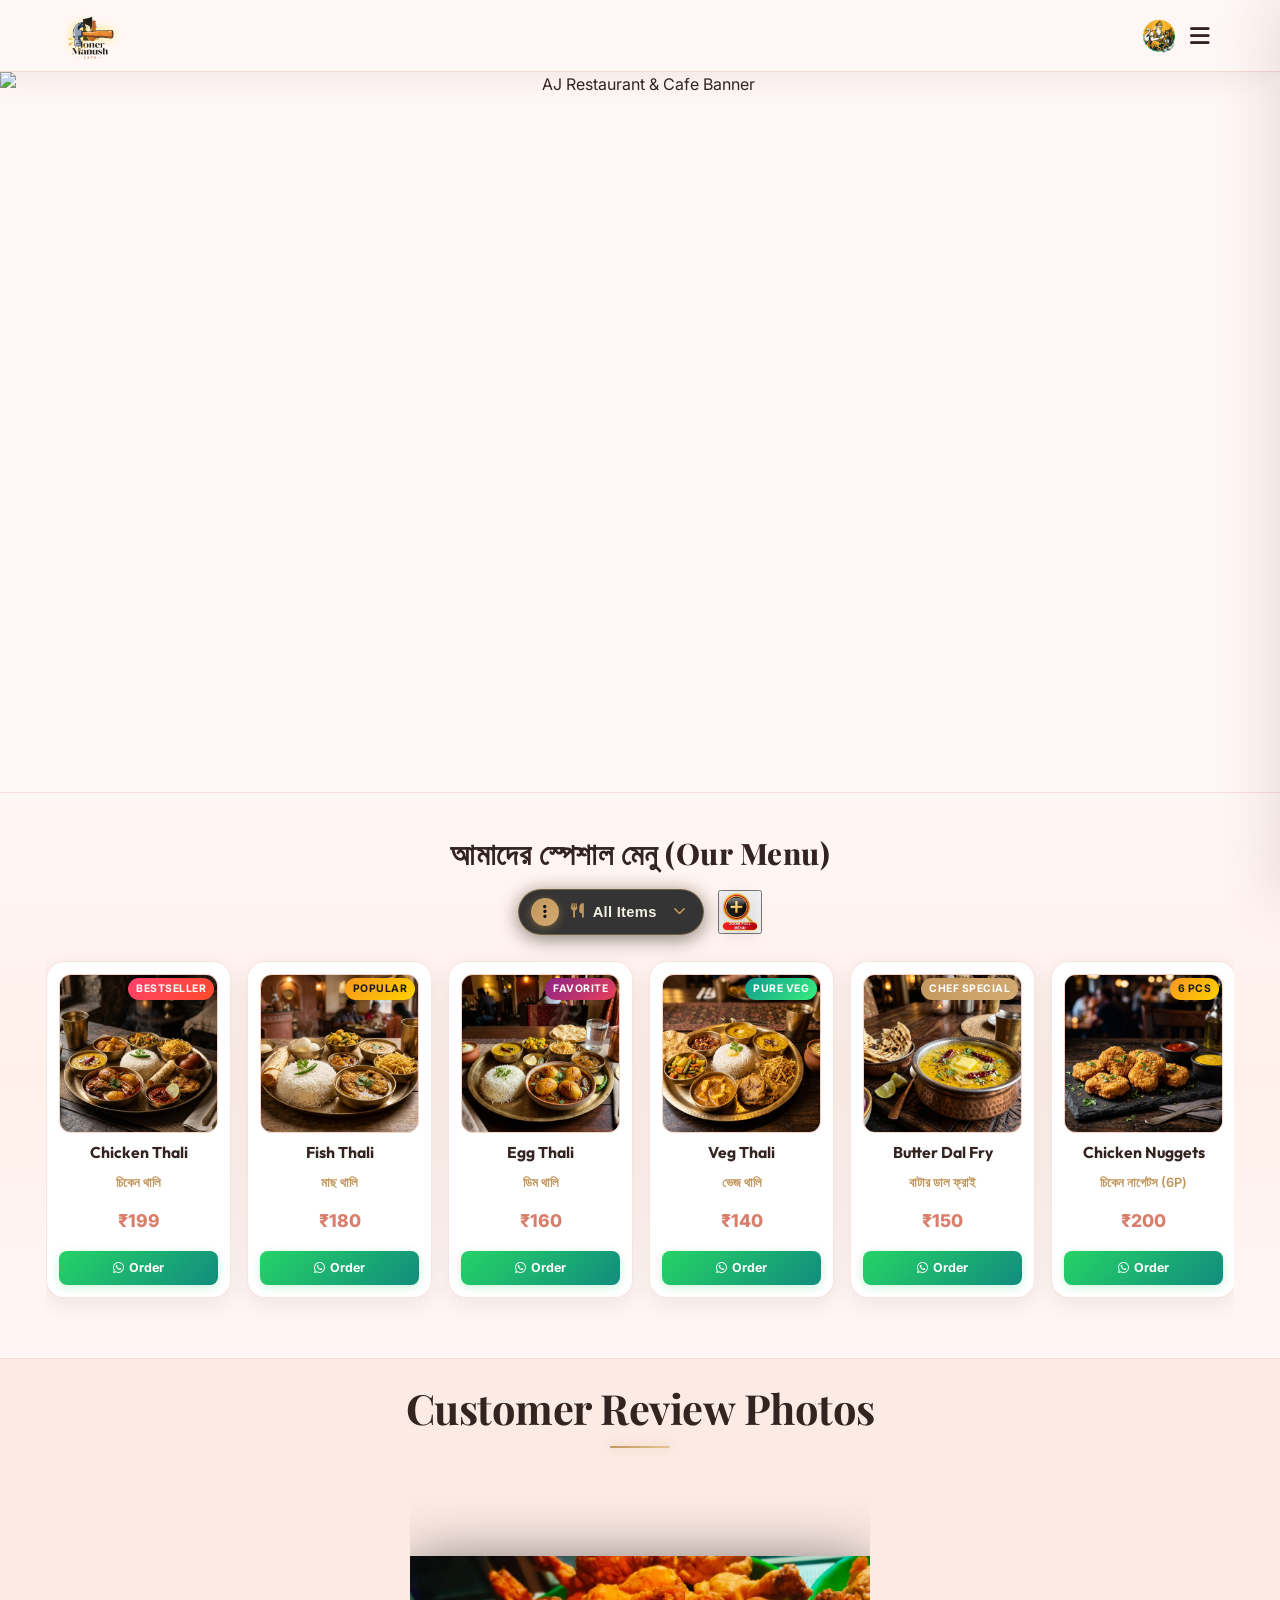
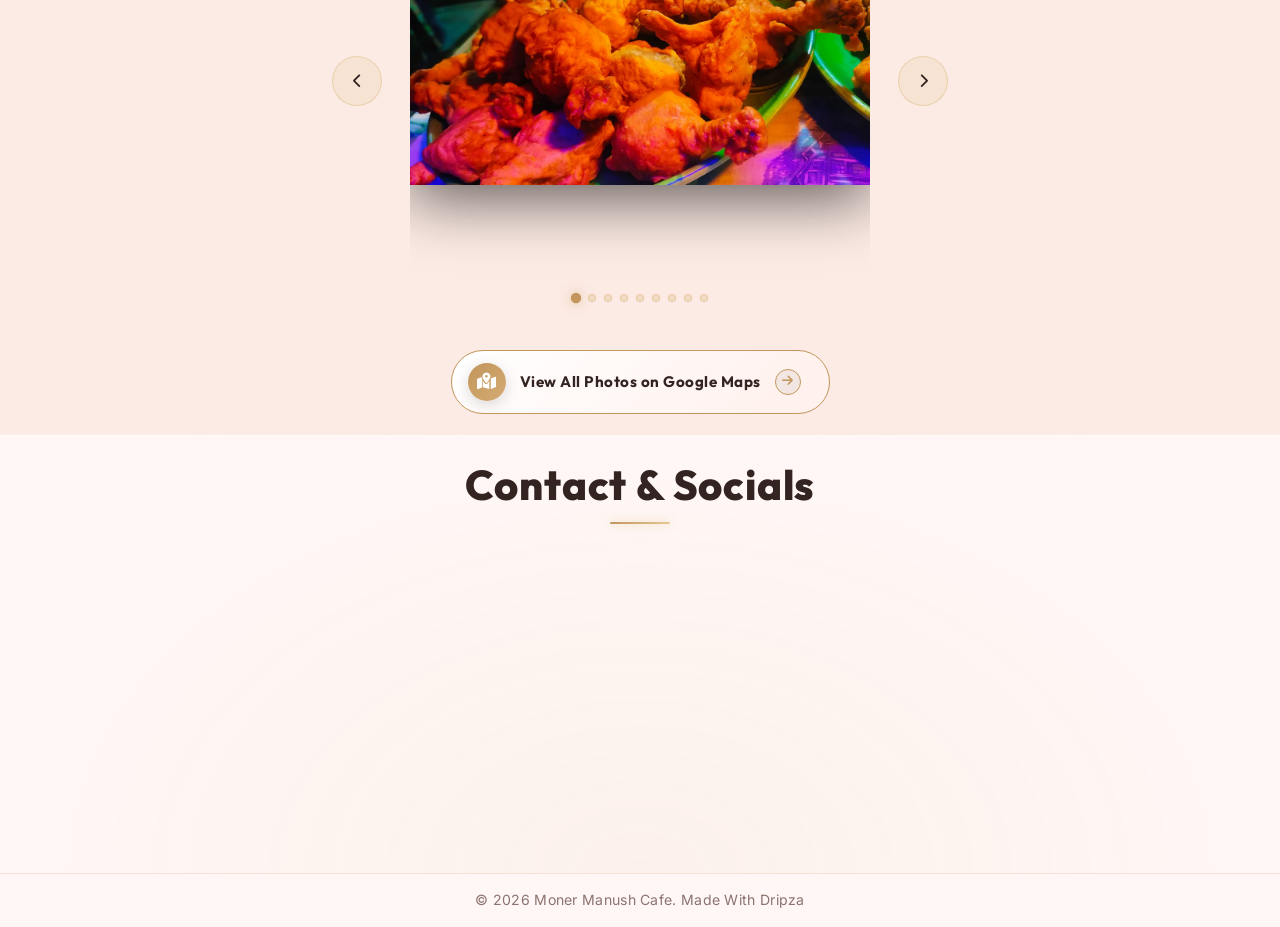
==== index.html @ eef33a15 "Update search input keypad dismiss on enter" ====
﻿<!DOCTYPE html>
<html lang="bn">
<head>
    <meta charset="UTF-8">
    <meta name="viewport" content="width=device-width, initial-scale=1.0">
    <meta name="description" content="Welcome to Moner Manush Cafe - Experience the finest coffee, tea, and culinary delights in Nabadwip, West Bengal. A premium modern dining experience.">
    <title>Moner Manush Cafe</title>
    <link rel="icon" type="image/webp" href="assets/moner_manush_cafe_logo.webp">
    <link href="https://fonts.googleapis.com/css2?family=Playfair+Display:wght@400;600;700;800&family=Outfit:wght@300;400;600;800&family=Inter:wght@300;400;500;600&display=swap" rel="stylesheet">
    <link rel="stylesheet" href="https://cdnjs.cloudflare.com/ajax/libs/font-awesome/6.4.0/css/all.min.css">
    <link rel="stylesheet" href="styles.css?v=1.3">
</head>
<body class="no-scroll">
    <!-- Preloader Screen -->
    <div id="preloader">
        <div class="preloader-content">
            <h1 class="preloader-title">Welcome to <br><span class="highlight">Moner Manush Cafe</span></h1>
            <div class="preloader-loader">
                <div class="loader-bar"></div>
            </div>
        </div>
    </div>
    <!-- Navbar -->
    <nav class="navbar">
        <div class="logo-container">
            <img src="assets/moner_manush_cafe_logo.webp" alt="Moner Manush Cafe Logo" class="logo-brand-img">
            <div class="logo-text-wrapper">
                <span class="animated-football-header" title="Ganesh Chaturthi Special">
                    <img src="assets/ganesh_run_icon.webp" alt="Ganesh Run Icon" style="object-fit: contain; filter: drop-shadow(0 0 5px rgba(255, 215, 0, 0.6));">
                </span>
                <span class="logo-text">Moner Manush Cafe</span>
            </div>
        </div>
        <span class="rath-yatra-header-text">শুভ বিশ্বকর্মা পূজা!</span>
        <ul class="nav-links">
            <li><a href="#home">Home</a></li>
            <li><a href="#menu">Menu</a></li>
            <li><a href="#reviews">Reviews</a></li>
            <li><a href="#contact">Contact</a></li>
        </ul>
        <div class="navbar-actions">
            <!-- Rakhi Purnima Button for Poster -->
            <button class="fifa-btn" id="open-promo-modal-direct-btn" title="Show Ganesh Chaturthi Special Poster">
                <div class="fifa-container">
                    <div class="fifa-magic-ring"></div>
                    <img src="assets/ganesh_icon.webp" alt="Ganesh Special" class="fifa-svg" style="object-fit: contain;">
                </div>
            </button>
            
            <div class="hamburger">
                <i class="fas fa-bars"></i>
            </div>
        </div>
    </nav>

    <!-- Hero Section -->
    <section id="home" class="hero">
        <div class="hero-bg banner-box">
            <img src="assets/aj_restaurant_banner_1.webp" alt="AJ Restaurant & Cafe Banner" class="active">
            <img src="assets/hero_banner_1.webp" alt="Moner Manush Cafe Banner 1">
            <img src="assets/hero_banner_2.webp" alt="Moner Manush Cafe Banner 2">
            <img src="assets/hero_banner_3.webp" alt="Moner Manush Cafe Banner 3">
            <div class="overlay"></div>
        </div>
        <!-- Click/Hover Zones for Banner Control -->
        <div class="hero-nav-zone left-zone" title="Previous Image"></div>
        <div class="hero-nav-zone right-zone" title="Next Image"></div>
    </section>

                <!-- Digital Restaurant Menu Section -->
    <section id="menu" class="main-menu-section">
        <div class="menu-header-wrapper">
            <div class="menu-eyebrow-container">
                <span class="menu-eyebrow">আমাদের স্পেশাল মেনু (Our Menu)</span>
            </div>
        </div>

        <!-- Menu Category Filter Tabs -->
                <!-- Menu Category Filter Dropdown (Three-Dot Filter Menu) -->
        <!-- Menu Filter and Zoom Controls Row -->
        <div class="menu-filter-controls-row">
            <div class="menu-filter-dropdown-wrapper" id="main-menu-filter-dropdown-wrapper">
            <button type="button" class="menu-filter-dots-btn" id="main-menu-filter-dots-btn" aria-expanded="false" aria-haspopup="true" title="Filter Menu">
                <span class="three-dots-icon-box">
                    <i class="fas fa-ellipsis-v"></i>
                </span>
                <span class="current-filter-label" id="main-current-filter-label">
                    <i class="fas fa-utensils"></i>
                    <span>All Items</span>
                </span>
                <i class="fas fa-chevron-down filter-dropdown-arrow"></i>
            </button>

            <!-- Dropdown List of Category Filter Options -->
            <div class="menu-filter-dropdown-menu" id="main-menu-filter-dropdown-menu">
                <div class="menu-filter-dropdown-header">
                    <span><i class="fas fa-filter"></i> Filter Category</span>
                </div>
                <div class="menu-filter-dropdown-list">
                    <button type="button" class="menu-tab-btn active" data-category="all">
                        <span class="tab-btn-content">
                            <i class="fas fa-utensils tab-icon"></i>
                            <span class="tab-title">All Items</span>
                        </span>
                        <i class="fas fa-check active-indicator-icon"></i>
                    </button>
                    <button type="button" class="menu-tab-btn" data-category="thali">
                        <span class="tab-btn-content">
                            <i class="fas fa-bowl-rice tab-icon"></i>
                            <span class="tab-title">Bengali Thali</span>
                        </span>
                        <i class="fas fa-check active-indicator-icon"></i>
                    </button>
                    <button type="button" class="menu-tab-btn" data-category="snacks">
                        <span class="tab-btn-content">
                            <i class="fas fa-burger tab-icon"></i>
                            <span class="tab-title">Breakfast & Snacks</span>
                        </span>
                        <i class="fas fa-check active-indicator-icon"></i>
                    </button>
                    <button type="button" class="menu-tab-btn" data-category="beverages">
                        <span class="tab-btn-content">
                            <i class="fas fa-mug-hot tab-icon"></i>
                            <span class="tab-title">Tea & Coffee</span>
                        </span>
                        <i class="fas fa-check active-indicator-icon"></i>
                    </button>
                    <button type="button" class="menu-tab-btn" data-category="extras">
                        <span class="tab-btn-content">
                            <i class="fas fa-plate-wheat tab-icon"></i>
                            <span class="tab-title">Sides & Extras</span>
                        </span>
                        <i class="fas fa-check active-indicator-icon"></i>
                    </button>
                </div>
            </div>
        </div>

            <!-- Zoom Full Menu Button on Right Side of Filter -->
            <button type="button" class="menu-zoom-img-btn" id="open-full-menu-modal-btn" title="Open Complete Menu Card (সম্পূর্ণ মেনু)">
                    <img src="assets/zoom_full_menu_icon.webp" alt="Zoom Full Menu" class="zoom-full-menu-img">
                </button>
        </div>
        

        <!-- Menu Cards Horizontal Side-Scroll Wrapper -->
        <div class="main-menu-scroll-wrapper">
            <div class="main-menu-scroll-track" id="main-restaurant-menu-scroll">
                
                <!-- 1. Chicken Thali -->
                <div class="food-menu-card" data-category="thali">
                    <div class="food-card-badge bestseller">Bestseller</div>
                    <div class="food-card-img-box">
                        <img src="assets/menu_chicken_thali.webp" alt="Chicken Thali" loading="lazy">
                    </div>
                    <div class="food-card-body">
                        <h3 class="food-title">Chicken Thali</h3>
                        <span class="bengali-title">চিকেন থালি</span>
                        <span class="food-price">₹199</span>
                        <a href="https://wa.me/919563828642?text=Hi%20Moner%20Manush%20Cafe,%20I%20want%20to%20order%20Chicken%20Thali%20(₹199)" target="_blank" class="food-order-btn">
                            <i class="fab fa-whatsapp"></i> Order
                        </a>
                    </div>
                </div>

                <!-- 2. Fish Thali -->
                <div class="food-menu-card" data-category="thali">
                    <div class="food-card-badge popular">Popular</div>
                    <div class="food-card-img-box">
                        <img src="assets/menu_fish_thali.webp" alt="Fish Thali" loading="lazy">
                    </div>
                    <div class="food-card-body">
                        <h3 class="food-title">Fish Thali</h3>
                        <span class="bengali-title">মাছ থালি</span>
                        <span class="food-price">₹180</span>
                        <a href="https://wa.me/919563828642?text=Hi%20Moner%20Manush%20Cafe,%20I%20want%20to%20order%20Fish%20Thali%20(₹180)" target="_blank" class="food-order-btn">
                            <i class="fab fa-whatsapp"></i> Order
                        </a>
                    </div>
                </div>

                <!-- 3. Egg Thali -->
                <div class="food-menu-card" data-category="thali">
                    <div class="food-card-badge special">Favorite</div>
                    <div class="food-card-img-box">
                        <img src="assets/menu_egg_thali.webp" alt="Egg Thali" loading="lazy">
                    </div>
                    <div class="food-card-body">
                        <h3 class="food-title">Egg Thali</h3>
                        <span class="bengali-title">ডিম থালি</span>
                        <span class="food-price">₹160</span>
                        <a href="https://wa.me/919563828642?text=Hi%20Moner%20Manush%20Cafe,%20I%20want%20to%20order%20Egg%20Thali%20(₹160)" target="_blank" class="food-order-btn">
                            <i class="fab fa-whatsapp"></i> Order
                        </a>
                    </div>
                </div>

                <!-- 4. Veg Thali -->
                <div class="food-menu-card" data-category="thali">
                    <div class="food-card-badge pure-veg">Pure Veg</div>
                    <div class="food-card-img-box">
                        <img src="assets/menu_veg_thali.webp" alt="Veg Thali" loading="lazy">
                    </div>
                    <div class="food-card-body">
                        <h3 class="food-title">Veg Thali</h3>
                        <span class="bengali-title">ভেজ থালি</span>
                        <span class="food-price">₹140</span>
                        <a href="https://wa.me/919563828642?text=Hi%20Moner%20Manush%20Cafe,%20I%20want%20to%20order%20Veg%20Thali%20(₹140)" target="_blank" class="food-order-btn">
                            <i class="fab fa-whatsapp"></i> Order
                        </a>
                    </div>
                </div>

                <!-- 5. Butter Dal Fry -->
                <div class="food-menu-card" data-category="extras">
                    <div class="food-card-badge chef">Chef Special</div>
                    <div class="food-card-img-box">
                        <img src="assets/menu_butter_dal_fry.webp" alt="Butter Dal Fry" loading="lazy">
                    </div>
                    <div class="food-card-body">
                        <h3 class="food-title">Butter Dal Fry</h3>
                        <span class="bengali-title">বাটার ডাল ফ্রাই</span>
                        <span class="food-price">₹150</span>
                        <a href="https://wa.me/919563828642?text=Hi%20Moner%20Manush%20Cafe,%20I%20want%20to%20order%20Butter%20Dal%20Fry%20(₹150)" target="_blank" class="food-order-btn">
                            <i class="fab fa-whatsapp"></i> Order
                        </a>
                    </div>
                </div>

                <!-- 6. Chicken Nuggets -->
                <div class="food-menu-card" data-category="snacks">
                    <div class="food-card-badge popular">6 Pcs</div>
                    <div class="food-card-img-box">
                        <img src="assets/menu_chicken_nuggets.webp" alt="Chicken Nuggets" loading="lazy">
                    </div>
                    <div class="food-card-body">
                        <h3 class="food-title">Chicken Nuggets</h3>
                        <span class="bengali-title">চিকেন নাগেটস (6P)</span>
                        <span class="food-price">₹200</span>
                        <a href="https://wa.me/919563828642?text=Hi%20Moner%20Manush%20Cafe,%20I%20want%20to%20order%20Chicken%20Nuggets%20(₹200)" target="_blank" class="food-order-btn">
                            <i class="fab fa-whatsapp"></i> Order
                        </a>
                    </div>
                </div>

                <!-- 7. Aloo Tikki -->
                <div class="food-menu-card" data-category="snacks">
                    <div class="food-card-badge pure-veg">Big Size</div>
                    <div class="food-card-img-box">
                        <img src="assets/menu_aloo_tikki.webp" alt="Aloo Tikki Big Size" loading="lazy">
                    </div>
                    <div class="food-card-body">
                        <h3 class="food-title">Aloo Tikki 6P</h3>
                        <span class="bengali-title">আলু টিক্কি (6P)</span>
                        <span class="food-price">₹180</span>
                        <a href="https://wa.me/919563828642?text=Hi%20Moner%20Manush%20Cafe,%20I%20want%20to%20order%20Aloo%20Tikki%20(₹180)" target="_blank" class="food-order-btn">
                            <i class="fab fa-whatsapp"></i> Order
                        </a>
                    </div>
                </div>

                <!-- 8. Egg Maggie -->
                <div class="food-menu-card" data-category="snacks">
                    <div class="food-card-badge popular">Hot</div>
                    <div class="food-card-img-box">
                        <img src="assets/menu_egg_maggie.webp" alt="Egg Maggie" loading="lazy">
                    </div>
                    <div class="food-card-body">
                        <h3 class="food-title">Egg Maggie</h3>
                        <span class="bengali-title">এগ ম্যাগি</span>
                        <span class="food-price">₹80</span>
                        <a href="https://wa.me/919563828642?text=Hi%20Moner%20Manush%20Cafe,%20I%20want%20to%20order%20Egg%20Maggie%20(₹80)" target="_blank" class="food-order-btn">
                            <i class="fab fa-whatsapp"></i> Order
                        </a>
                    </div>
                </div>

                <!-- 9. Veg Maggie -->
                <div class="food-menu-card" data-category="snacks">
                    <div class="food-card-badge pure-veg">Veg</div>
                    <div class="food-card-img-box">
                        <img src="assets/menu_egg_maggie.webp" alt="Veg Maggie" loading="lazy">
                    </div>
                    <div class="food-card-body">
                        <h3 class="food-title">Veg Maggie</h3>
                        <span class="bengali-title">ভেজ ম্যাগি</span>
                        <span class="food-price">₹60</span>
                        <a href="https://wa.me/919563828642?text=Hi%20Moner%20Manush%20Cafe,%20I%20want%20to%20order%20Veg%20Maggie%20(₹60)" target="_blank" class="food-order-btn">
                            <i class="fab fa-whatsapp"></i> Order
                        </a>
                    </div>
                </div>

                <!-- 10. Bread Omelette -->
                <div class="food-menu-card" data-category="snacks">
                    <div class="food-card-badge special">Breakfast</div>
                    <div class="food-card-img-box">
                        <img src="assets/menu6.webp" alt="Bread Omelette Jam Butter" loading="lazy">
                    </div>
                    <div class="food-card-body">
                        <h3 class="food-title">Bread Omelette</h3>
                        <span class="bengali-title">ব্রেড ওমলেট / জ্যাম</span>
                        <span class="food-price">₹60</span>
                        <a href="https://wa.me/919563828642?text=Hi%20Moner%20Manush%20Cafe,%20I%20want%20to%20order%20Bread%20Omelette%20(₹60)" target="_blank" class="food-order-btn">
                            <i class="fab fa-whatsapp"></i> Order
                        </a>
                    </div>
                </div>

                <!-- 11. Chai & Coffee -->
                <div class="food-menu-card" data-category="beverages">
                    <div class="food-card-badge special">Hot</div>
                    <div class="food-card-img-box">
                        <img src="assets/menu_tea_coffee.webp" alt="Coffee" loading="lazy">
                    </div>
                    <div class="food-card-body">
                        <h3 class="food-title">Milk / Black Coffee</h3>
                        <span class="bengali-title">কফি (Min 2 Cup)</span>
                        <span class="food-price">₹50</span>
                        <a href="https://wa.me/919563828642?text=Hi%20Moner%20Manush%20Cafe,%20I%20want%20to%20order%20Coffee" target="_blank" class="food-order-btn">
                            <i class="fab fa-whatsapp"></i> Order
                        </a>
                    </div>
                </div>

                <!-- 12. Milk / Black Tea -->
                <div class="food-menu-card" data-category="beverages">
                    <div class="food-card-badge bestseller">Chai</div>
                    <div class="food-card-img-box">
                        <img src="assets/menu_tea_coffee.webp" alt="Tea" loading="lazy">
                    </div>
                    <div class="food-card-body">
                        <h3 class="food-title">Black / Milk Tea</h3>
                        <span class="bengali-title">চা (Min 2 Cup)</span>
                        <span class="food-price">₹25</span>
                        <a href="https://wa.me/919563828642?text=Hi%20Moner%20Manush%20Cafe,%20I%20want%20to%20order%20Tea" target="_blank" class="food-order-btn">
                            <i class="fab fa-whatsapp"></i> Order
                        </a>
                    </div>
                </div>

                <!-- 13. Green Tea -->
                <div class="food-menu-card" data-category="beverages">
                    <div class="food-card-badge pure-veg">Healthy</div>
                    <div class="food-card-img-box">
                        <img src="assets/menu_tea_coffee.webp" alt="Green Tea" loading="lazy">
                    </div>
                    <div class="food-card-body">
                        <h3 class="food-title">Green Tea</h3>
                        <span class="bengali-title">গ্রিন টি (Min 2 Cup)</span>
                        <span class="food-price">₹40</span>
                        <a href="https://wa.me/919563828642?text=Hi%20Moner%20Manush%20Cafe,%20I%20want%20to%20order%20Green%20Tea" target="_blank" class="food-order-btn">
                            <i class="fab fa-whatsapp"></i> Order
                        </a>
                    </div>
                </div>

                <!-- 14. Extra Chicken 4P -->
                <div class="food-menu-card" data-category="extras">
                    <div class="food-card-badge popular">4 Pcs</div>
                    <div class="food-card-img-box">
                        <img src="assets/menu_chicken_thali.webp" alt="Extra Chicken" loading="lazy">
                    </div>
                    <div class="food-card-body">
                        <h3 class="food-title">Extra Chicken (4P)</h3>
                        <span class="bengali-title">চিকেন কারি (4P)</span>
                        <span class="food-price">₹180</span>
                        <a href="https://wa.me/919563828642?text=Hi%20Moner%20Manush%20Cafe,%20I%20want%20to%20order%20Extra%20Chicken%204P%20(₹180)" target="_blank" class="food-order-btn">
                            <i class="fab fa-whatsapp"></i> Order
                        </a>
                    </div>
                </div>

                <!-- 15. Extra Mutton 1P -->
                <div class="food-menu-card" data-category="extras">
                    <div class="food-card-badge special">Special</div>
                    <div class="food-card-img-box">
                        <img src="assets/menu3.webp" alt="Extra Mutton" loading="lazy">
                    </div>
                    <div class="food-card-body">
                        <h3 class="food-title">Extra Mutton (1P)</h3>
                        <span class="bengali-title">মটন (স্পেশাল অর্ডার)</span>
                        <span class="food-price">₹80</span>
                        <a href="https://wa.me/919563828642?text=Hi%20Moner%20Manush%20Cafe,%20I%20want%20to%20order%20Extra%20Mutton%20(₹80)" target="_blank" class="food-order-btn">
                            <i class="fab fa-whatsapp"></i> Order
                        </a>
                    </div>
                </div>

                <!-- 16. Extra Fish 1P -->
                <div class="food-menu-card" data-category="extras">
                    <div class="food-card-badge popular">1 Pc</div>
                    <div class="food-card-img-box">
                        <img src="assets/menu_fish_thali.webp" alt="Extra Fish" loading="lazy">
                    </div>
                    <div class="food-card-body">
                        <h3 class="food-title">Extra Fish (1P)</h3>
                        <span class="bengali-title">মাছ ১ পিস</span>
                        <span class="food-price">₹80</span>
                        <a href="https://wa.me/919563828642?text=Hi%20Moner%20Manush%20Cafe,%20I%20want%20to%20order%20Extra%20Fish%20(₹80)" target="_blank" class="food-order-btn">
                            <i class="fab fa-whatsapp"></i> Order
                        </a>
                    </div>
                </div>

                <!-- 17. Green Salad -->
                <div class="food-menu-card" data-category="extras">
                    <div class="food-card-badge pure-veg">Fresh</div>
                    <div class="food-card-img-box">
                        <img src="assets/menu_veg_thali.webp" alt="Green Salad" loading="lazy">
                    </div>
                    <div class="food-card-body">
                        <h3 class="food-title">Green Salad</h3>
                        <span class="bengali-title">গ্রিন স্যালাড</span>
                        <span class="food-price">₹100</span>
                        <a href="https://wa.me/919563828642?text=Hi%20Moner%20Manush%20Cafe,%20I%20want%20to%20order%20Green%20Salad%20(₹100)" target="_blank" class="food-order-btn">
                            <i class="fab fa-whatsapp"></i> Order
                        </a>
                    </div>
                </div>

                <!-- 18. Extra Egg (2P) -->
                <div class="food-menu-card" data-category="extras">
                    <div class="food-card-badge special">2 Pcs</div>
                    <div class="food-card-img-box">
                        <img src="assets/menu_egg_thali.webp" alt="Extra Egg 2P" loading="lazy">
                    </div>
                    <div class="food-card-body">
                        <h3 class="food-title">Extra Egg (2P)</h3>
                        <span class="bengali-title">ডিম (২ পিস)</span>
                        <span class="food-price">₹50</span>
                        <a href="https://wa.me/919563828642?text=Hi%20Moner%20Manush%20Cafe,%20I%20want%20to%20order%20Extra%20Egg%202P%20(₹50)" target="_blank" class="food-order-btn">
                            <i class="fab fa-whatsapp"></i> Order
                        </a>
                    </div>
                </div>

                <!-- 19. Extra Rice -->
                <div class="food-menu-card" data-category="extras">
                    <div class="food-card-badge popular">1 Plate</div>
                    <div class="food-card-img-box">
                        <img src="assets/menu_veg_thali.webp" alt="Extra Rice" loading="lazy">
                    </div>
                    <div class="food-card-body">
                        <h3 class="food-title">Extra Rice</h3>
                        <span class="bengali-title">এক্সট্রা ভাত</span>
                        <span class="food-price">₹50</span>
                        <a href="https://wa.me/919563828642?text=Hi%20Moner%20Manush%20Cafe,%20I%20want%20to%20order%20Extra%20Rice%20(₹50)" target="_blank" class="food-order-btn">
                            <i class="fab fa-whatsapp"></i> Order
                        </a>
                    </div>
                </div>

                <!-- 20. Extra Misti / Papad / Roti -->
                <div class="food-menu-card" data-category="extras">
                    <div class="food-card-badge pure-veg">Per Pc</div>
                    <div class="food-card-img-box">
                        <img src="assets/menu2.webp" alt="Extra Misti Papad Roti" loading="lazy">
                    </div>
                    <div class="food-card-body">
                        <h3 class="food-title">Extra Misti / Papad / Roti</h3>
                        <span class="bengali-title">মিষ্টি / পাঁপড় / রুটি</span>
                        <span class="food-price">₹10</span>
                        <a href="https://wa.me/919563828642?text=Hi%20Moner%20Manush%20Cafe,%20I%20want%20to%20order%20Extra%20Misti%20Papad%20Roti%20(₹10)" target="_blank" class="food-order-btn">
                            <i class="fab fa-whatsapp"></i> Order
                        </a>
                    </div>
                </div>

                <!-- 21. Extra Sabji / Dal / Vaji -->
                <div class="food-menu-card" data-category="extras">
                    <div class="food-card-badge pure-veg">Side Bowl</div>
                    <div class="food-card-img-box">
                        <img src="assets/menu_butter_dal_fry.webp" alt="Extra Sabji Dal Vaji" loading="lazy">
                    </div>
                    <div class="food-card-body">
                        <h3 class="food-title">Extra Sabji / Dal / Vaji</h3>
                        <span class="bengali-title">সবজি / ডাল / ভাজি</span>
                        <span class="food-price">₹30</span>
                        <a href="https://wa.me/919563828642?text=Hi%20Moner%20Manush%20Cafe,%20I%20want%20to%20order%20Extra%20Sabji%20Dal%20Vaji%20(₹30)" target="_blank" class="food-order-btn">
                            <i class="fab fa-whatsapp"></i> Order
                        </a>
                    </div>
                </div>

                <!-- 18. Water Bottle -->
                <div class="food-menu-card" data-category="beverages">
                    <div class="food-card-badge pure-veg">Mineral</div>
                    <div class="food-card-img-box">
                        <img src="assets/menu5.webp" alt="Water Bottle" loading="lazy">
                    </div>
                    <div class="food-card-body">
                        <h3 class="food-title">Water Bottle</h3>
                        <span class="bengali-title">জল 1L / 2L</span>
                        <span class="food-price">₹20 / ₹30</span>
                        <a href="https://wa.me/919563828642?text=Hi%20Moner%20Manush%20Cafe,%20I%20want%20to%20order%20Water%20Bottle" target="_blank" class="food-order-btn">
                            <i class="fab fa-whatsapp"></i> Order
                        </a>
                    </div>
                </div>

            </div>
        </div>
    </section>

    <!-- Reviews Section (Photo Gallery) -->
    <section id="reviews" class="reviews-section">
        <h2 class="section-title">Customer Review Photos</h2>
        <div class="reviews-slider-container">
            <div class="reviews-slider">
                <div class="review-slide active">
                    <img src="assets/review_1.webp" alt="Customer Review 1">
                </div>
                <div class="review-slide">
                    <img src="assets/review_2.webp" alt="Customer Review 2">
                </div>
                <div class="review-slide">
                    <img src="assets/review_3.webp" alt="Customer Review 3">
                </div>
                <div class="review-slide">
                    <img src="assets/review_4.webp" alt="Customer Review 4">
                </div>
                <div class="review-slide">
                    <img src="assets/review_5.webp" alt="Customer Review 5">
                </div>
                <div class="review-slide">
                    <img src="assets/review_6.webp" alt="Customer Review 6">
                </div>
                <div class="review-slide">
                    <img src="assets/review_7.webp" alt="Customer Review 7">
                </div>
                <div class="review-slide">
                    <img src="assets/review_8.webp" alt="Customer Review 8">
                </div>
                <div class="review-slide">
                    <img src="assets/review_9.webp" alt="Customer Review 9">
                </div>
            </div>
            
            <!-- Slider Controls -->
            <button class="slider-btn prev-btn"><i class="fas fa-chevron-left"></i></button>
            <button class="slider-btn next-btn"><i class="fas fa-chevron-right"></i></button>
            
            <!-- Slider Dots -->
            <div class="slider-dots">
                <span class="dot active" data-index="0"></span>
                <span class="dot" data-index="1"></span>
                <span class="dot" data-index="2"></span>
                <span class="dot" data-index="3"></span>
                <span class="dot" data-index="4"></span>
                <span class="dot" data-index="5"></span>
                <span class="dot" data-index="6"></span>
                <span class="dot" data-index="7"></span>
                <span class="dot" data-index="8"></span>
            </div>
        </div>
        <div style="text-align: center; margin-top: 3rem;">
            <div class="reviews-cta-wrapper">
            <a href="https://maps.app.goo.gl/cxUdFCR2FGhBmmmM7" target="_blank" class="modern-maps-btn" title="Open Google Maps Gallery">
                <span class="maps-icon-badge"><i class="fas fa-map-marked-alt"></i></span>
                <span class="maps-btn-text">View All Photos on Google Maps</span>
                <span class="maps-arrow-circle"><i class="fas fa-arrow-right"></i></span>
            </a>
        </div>
        </div>
    </section>

    <!-- Contact & Footer -->
    <section id="contact" class="contact-section">
        <h2 class="section-title">Contact & Socials</h2>
        <div class="contact-container glassmorphism">
            <div class="contact-info">
                <h2>Visit Us</h2>
                <div class="info-item">
                    <a href="https://maps.app.goo.gl/q6U4RbFniT6GKKFM7" target="_blank" style="color: inherit; text-decoration: none; display: flex; align-items: center; gap: 15px;">
                        <i class="fas fa-map-marker-alt"></i>
                        <p>Sn 2 Mathapur Road, Mathapur Road, Pratapnagar, Kapali para, Nabadwip, West Bengal 741302</p>
                    </a>
                </div>
                <div class="info-item">
                    <i class="fas fa-phone-alt"></i>
                    <p><a href="tel:+919563828642" style="color: inherit; text-decoration: none;">+91 9563828642</a></p>
                </div>
                <div class="info-item">
                    <i class="fas fa-envelope"></i>
                    <p><a href="mailto:hello@monermanushcafe.com" style="color: inherit; text-decoration: none;">hello@monermanushcafe.com</a></p>
                </div>
            </div>
            <div class="social-links">
                <h2>Follow Us</h2>
                <div class="social-icons">
                    <a href="#" class="social-icon"><i class="fab fa-instagram"></i></a>
                    <a href="#" class="social-icon"><i class="fab fa-facebook-f"></i></a>
                    <a href="#" class="social-icon"><i class="fab fa-youtube"></i></a>
                    <a href="https://wa.me/919563828642" target="_blank" class="social-icon"><i class="fab fa-whatsapp"></i></a>
                    <a href="https://maps.app.goo.gl/q6U4RbFniT6GKKFM7" target="_blank" class="social-icon"><i class="fas fa-map-marker-alt"></i></a>
                </div>
            </div>
        </div>
    </section>

    <footer>
        <p>&copy; 2026 Moner Manush Cafe. Made With Dripza</p>
    </footer>



    <!-- Full Menu Interactive Modal -->
    <div class="full-menu-modal" id="full-menu-modal" aria-hidden="true">
        <div class="full-menu-modal-overlay" id="full-menu-modal-overlay"></div>
        <div class="full-menu-modal-container">
            <!-- Modal Sticky Top Header Container (Header + Hero Title + Search + Category Tabs) -->
            <div class="full-menu-modal-top-section">
                <!-- Modal Header -->
                <div class="full-menu-modal-header">
                    <div class="full-menu-modal-header-left">
                        <button class="menu-modal-close-btn" id="close-full-menu-modal-btn" aria-label="Close Full Menu">
                            <i class="fas fa-arrow-left"></i> <span>Back</span>
                        </button>
                        <div class="full-menu-modal-title">
                            Moner Manush Cafe
                        </div>
                    </div>
                    <div class="full-menu-modal-header-right">
                        <a href="#modal-order-timings" class="menu-modal-timing-btn" id="modal-timing-btn" title="Order Timings">
                            <i class="fas fa-clock"></i> <span>Timings</span>
                        </a>
                        <a href="tel:919563828642" class="menu-modal-call-btn">
                            <i class="fas fa-phone-alt"></i> <span>919563828642</span>
                        </a>
                        <button class="menu-modal-close-icon-btn" id="close-full-menu-icon-btn" aria-label="Close">
                            <i class="fas fa-times"></i>
                        </button>
                    </div>
                </div>

                <!-- Modal Hero Header -->
                <div class="full-menu-hero">
                    <h1>Complete Menu Card <span class="bengali-heading">আমাদের সম্পূর্ণ ডিজিটাল মেনু</span></h1>
                </div>

                <!-- Search Bar & Category Filter Tabs -->
                <div class="menu-control-bar">
                    

                    <!-- Modal Category Filter Dropdown (Three-Dot Filter Menu) -->
                    <div class="menu-filter-dropdown-wrapper" id="modal-menu-filter-dropdown-wrapper">
            <button type="button" class="menu-filter-dots-btn" id="modal-menu-filter-dots-btn" aria-expanded="false" aria-haspopup="true" title="Filter Menu">
                <span class="three-dots-icon-box">
                    <i class="fas fa-ellipsis-v"></i>
                </span>
                <span class="current-filter-label" id="modal-current-filter-label">
                    <i class="fas fa-utensils"></i>
                    <span>All Items</span>
                </span>
                <i class="fas fa-chevron-down filter-dropdown-arrow"></i>
            </button>

            <!-- Dropdown List of Category Filter Options -->
            <div class="menu-filter-dropdown-menu" id="modal-menu-filter-dropdown-menu">
                <div class="menu-filter-dropdown-header">
                    <span><i class="fas fa-filter"></i> Filter Category</span>
                </div>
                <div class="menu-filter-dropdown-list">
                    <button type="button" class="menu-tab-btn active" data-category="all">
                        <span class="tab-btn-content">
                            <i class="fas fa-utensils tab-icon"></i>
                            <span class="tab-title">All Items</span>
                        </span>
                        <i class="fas fa-check active-indicator-icon"></i>
                    </button>
                    <button type="button" class="menu-tab-btn" data-category="thali">
                        <span class="tab-btn-content">
                            <i class="fas fa-bowl-rice tab-icon"></i>
                            <span class="tab-title">Bengali Thali</span>
                        </span>
                        <i class="fas fa-check active-indicator-icon"></i>
                    </button>
                    <button type="button" class="menu-tab-btn" data-category="snacks">
                        <span class="tab-btn-content">
                            <i class="fas fa-burger tab-icon"></i>
                            <span class="tab-title">Breakfast & Snacks</span>
                        </span>
                        <i class="fas fa-check active-indicator-icon"></i>
                    </button>
                    <button type="button" class="menu-tab-btn" data-category="beverages">
                        <span class="tab-btn-content">
                            <i class="fas fa-mug-hot tab-icon"></i>
                            <span class="tab-title">Tea & Coffee</span>
                        </span>
                        <i class="fas fa-check active-indicator-icon"></i>
                    </button>
                    <button type="button" class="menu-tab-btn" data-category="extras">
                        <span class="tab-btn-content">
                            <i class="fas fa-plate-wheat tab-icon"></i>
                            <span class="tab-title">Sides & Extras</span>
                        </span>
                        <i class="fas fa-check active-indicator-icon"></i>
                    </button>
                </div>
            </div>
                </div>

                    <div class="search-box-wrapper">
                        <i class="fas fa-search"></i>
                        <input type="text" id="modal-menu-search-input" placeholder="খাবারের নাম লিখে খুঁজুন (Search dishes...)" autocomplete="off" enterkeyhint="search">
                        <button type="button" id="modal-menu-search-clear" class="search-clear-btn" aria-label="Clear search" title="à¦®à§à¦›à§‡ à¦«à§‡à¦²à§à¦¨ (Clear)">
                            <i class="fas fa-times"></i>
                        </button>
                    </div>
            </div>
            </div>

            <div class="full-menu-modal-body">
                <!-- Complete Menu Card Grid -->
                <div class="compact-menu-grid-container">
                    <div class="compact-grid" id="modal-full-menu-grid">

                        <!-- 1. Chicken Thali -->
                        <div class="food-menu-card" data-category="thali" data-keywords="chicken thali murgi murgir mangsho rice dal sabji thali">
                            <div class="food-card-badge bestseller">Bestseller</div>
                            <div class="food-card-img-box">
                                <img src="assets/menu_chicken_thali.webp" alt="Chicken Thali" loading="lazy">
                            </div>
                            <div class="food-card-body">
                                <h3 class="food-title">Chicken Thali</h3>
                                <span class="bengali-title">চিকেন থালি</span>
                                <span class="food-price">₹199</span>
                                <a href="https://wa.me/919563828642?text=Hi%20Moner%20Manush%20Cafe,%20I%20want%20to%20order%20Chicken%20Thali%20(₹199)" target="_blank" class="food-order-btn">
                                    <i class="fab fa-whatsapp"></i> Order
                                </a>
                            </div>
                        </div>

                        <!-- 2. Fish Thali -->
                        <div class="food-menu-card" data-category="thali" data-keywords="fish thali macher thali mach jhol rui katla rice dal thali">
                            <div class="food-card-badge popular">Popular</div>
                            <div class="food-card-img-box">
                                <img src="assets/menu_fish_thali.webp" alt="Fish Thali" loading="lazy">
                            </div>
                            <div class="food-card-body">
                                <h3 class="food-title">Fish Thali</h3>
                                <span class="bengali-title">মাছ থালি</span>
                                <span class="food-price">₹180</span>
                                <a href="https://wa.me/919563828642?text=Hi%20Moner%20Manush%20Cafe,%20I%20want%20to%20order%20Fish%20Thali%20(₹180)" target="_blank" class="food-order-btn">
                                    <i class="fab fa-whatsapp"></i> Order
                                </a>
                            </div>
                        </div>

                        <!-- 3. Egg Thali -->
                        <div class="food-menu-card" data-category="thali" data-keywords="egg thali dimer thali dim kosha rice dal thali">
                            <div class="food-card-badge special">Favorite</div>
                            <div class="food-card-img-box">
                                <img src="assets/menu_egg_thali.webp" alt="Egg Thali" loading="lazy">
                            </div>
                            <div class="food-card-body">
                                <h3 class="food-title">Egg Thali</h3>
                                <span class="bengali-title">ডিম থালি</span>
                                <span class="food-price">₹160</span>
                                <a href="https://wa.me/919563828642?text=Hi%20Moner%20Manush%20Cafe,%20I%20want%20to%20order%20Egg%20Thali%20(₹160)" target="_blank" class="food-order-btn">
                                    <i class="fab fa-whatsapp"></i> Order
                                </a>
                            </div>
                        </div>

                        <!-- 4. Veg Thali -->
                        <div class="food-menu-card" data-category="thali" data-keywords="veg thali niramish thali paneer dal sabji rice mishti doi">
                            <div class="food-card-badge pure-veg">Pure Veg</div>
                            <div class="food-card-img-box">
                                <img src="assets/menu_veg_thali.webp" alt="Veg Thali" loading="lazy">
                            </div>
                            <div class="food-card-body">
                                <h3 class="food-title">Veg Thali</h3>
                                <span class="bengali-title">ভেজ থালি</span>
                                <span class="food-price">₹140</span>
                                <a href="https://wa.me/919563828642?text=Hi%20Moner%20Manush%20Cafe,%20I%20want%20to%20order%20Veg%20Thali%20(₹140)" target="_blank" class="food-order-btn">
                                    <i class="fab fa-whatsapp"></i> Order
                                </a>
                            </div>
                        </div>

                        <!-- 5. Butter Dal Fry -->
                        <div class="food-menu-card" data-category="extras" data-keywords="butter dal fry yellow dal tadka veg">
                            <div class="food-card-badge chef">Chef Special</div>
                            <div class="food-card-img-box">
                                <img src="assets/menu_butter_dal_fry.webp" alt="Butter Dal Fry" loading="lazy">
                            </div>
                            <div class="food-card-body">
                                <h3 class="food-title">Butter Dal Fry</h3>
                                <span class="bengali-title">বাটার ডাল ফ্রাই</span>
                                <span class="food-price">₹150</span>
                                <a href="https://wa.me/919563828642?text=Hi%20Moner%20Manush%20Cafe,%20I%20want%20to%20order%20Butter%20Dal%20Fry%20(₹150)" target="_blank" class="food-order-btn">
                                    <i class="fab fa-whatsapp"></i> Order
                                </a>
                            </div>
                        </div>

                        <!-- 6. Chicken Nuggets (6P) -->
                        <div class="food-menu-card" data-category="snacks" data-keywords="chicken nuggets 6p fried snacks non-veg">
                            <div class="food-card-badge popular">6 Pcs</div>
                            <div class="food-card-img-box">
                                <img src="assets/menu_chicken_nuggets.webp" alt="Chicken Nuggets" loading="lazy">
                            </div>
                            <div class="food-card-body">
                                <h3 class="food-title">Chicken Nuggets</h3>
                                <span class="bengali-title">চিকেন নাগেটস (6P)</span>
                                <span class="food-price">₹200</span>
                                <a href="https://wa.me/919563828642?text=Hi%20Moner%20Manush%20Cafe,%20I%20want%20to%20order%20Chicken%20Nuggets%20(₹200)" target="_blank" class="food-order-btn">
                                    <i class="fab fa-whatsapp"></i> Order
                                </a>
                            </div>
                        </div>

                        <!-- 7. Aloo Tikki Big Size (6P) -->
                        <div class="food-menu-card" data-category="snacks" data-keywords="aloo tikki potato cutlet snacks big size veg">
                            <div class="food-card-badge pure-veg">Big Size</div>
                            <div class="food-card-img-box">
                                <img src="assets/menu_aloo_tikki.webp" alt="Aloo Tikki Big Size" loading="lazy">
                            </div>
                            <div class="food-card-body">
                                <h3 class="food-title">Aloo Tikki 6P</h3>
                                <span class="bengali-title">আলু টিক্কি (6P)</span>
                                <span class="food-price">₹180</span>
                                <a href="https://wa.me/919563828642?text=Hi%20Moner%20Manush%20Cafe,%20I%20want%20to%20order%20Aloo%20Tikki%20(₹180)" target="_blank" class="food-order-btn">
                                    <i class="fab fa-whatsapp"></i> Order
                                </a>
                            </div>
                        </div>

                        <!-- 8. Egg Maggie -->
                        <div class="food-menu-card" data-category="snacks" data-keywords="egg maggie noodles masala snacks">
                            <div class="food-card-badge popular">Hot</div>
                            <div class="food-card-img-box">
                                <img src="assets/menu_egg_maggie.webp" alt="Egg Maggie" loading="lazy">
                            </div>
                            <div class="food-card-body">
                                <h3 class="food-title">Egg Maggie</h3>
                                <span class="bengali-title">এগ ম্যাগি</span>
                                <span class="food-price">₹80</span>
                                <a href="https://wa.me/919563828642?text=Hi%20Moner%20Manush%20Cafe,%20I%20want%20to%20order%20Egg%20Maggie%20(₹80)" target="_blank" class="food-order-btn">
                                    <i class="fab fa-whatsapp"></i> Order
                                </a>
                            </div>
                        </div>

                        <!-- 9. Veg Maggie -->
                        <div class="food-menu-card" data-category="snacks" data-keywords="veg maggie masala noodles snacks vegetarian">
                            <div class="food-card-badge pure-veg">Veg</div>
                            <div class="food-card-img-box">
                                <img src="assets/menu_egg_maggie.webp" alt="Veg Maggie" loading="lazy">
                            </div>
                            <div class="food-card-body">
                                <h3 class="food-title">Veg Maggie</h3>
                                <span class="bengali-title">ভেজ ম্যাগি</span>
                                <span class="food-price">₹60</span>
                                <a href="https://wa.me/919563828642?text=Hi%20Moner%20Manush%20Cafe,%20I%20want%20to%20order%20Veg%20Maggie%20(₹60)" target="_blank" class="food-order-btn">
                                    <i class="fab fa-whatsapp"></i> Order
                                </a>
                            </div>
                        </div>

                        <!-- 10. Bread Omelette / Jam / Butter -->
                        <div class="food-menu-card" data-category="snacks" data-keywords="bread omelette jam butter breakfast toast egg">
                            <div class="food-card-badge special">Breakfast</div>
                            <div class="food-card-img-box">
                                <img src="assets/menu6.webp" alt="Bread Omelette Jam Butter" loading="lazy">
                            </div>
                            <div class="food-card-body">
                                <h3 class="food-title">Bread Omelette</h3>
                                <span class="bengali-title">ব্রেড ওমলেট / জ্যাম</span>
                                <span class="food-price">₹60</span>
                                <a href="https://wa.me/919563828642?text=Hi%20Moner%20Manush%20Cafe,%20I%20want%20to%20order%20Bread%20Omelette%20(₹60)" target="_blank" class="food-order-btn">
                                    <i class="fab fa-whatsapp"></i> Order
                                </a>
                            </div>
                        </div>

                        <!-- 11. Milk / Black Coffee -->
                        <div class="food-menu-card" data-category="beverages" data-keywords="coffee milk coffee black coffee hot drink beverages espresso">
                            <div class="food-card-badge special">Hot</div>
                            <div class="food-card-img-box">
                                <img src="assets/menu_tea_coffee.webp" alt="Milk and Black Coffee" loading="lazy">
                            </div>
                            <div class="food-card-body">
                                <h3 class="food-title">Milk / Black Coffee</h3>
                                <span class="bengali-title">কফি (Min 2 Cup)</span>
                                <span class="food-price">₹50</span>
                                <a href="https://wa.me/919563828642?text=Hi%20Moner%20Manush%20Cafe,%20I%20want%20to%20order%20Coffee" target="_blank" class="food-order-btn">
                                    <i class="fab fa-whatsapp"></i> Order
                                </a>
                            </div>
                        </div>

                        <!-- 12. Black / Milk Tea -->
                        <div class="food-menu-card" data-category="beverages" data-keywords="tea chai milk tea black tea masala chai beverage">
                            <div class="food-card-badge bestseller">Chai</div>
                            <div class="food-card-img-box">
                                <img src="assets/menu_tea_coffee.webp" alt="Black and Milk Tea" loading="lazy">
                            </div>
                            <div class="food-card-body">
                                <h3 class="food-title">Black / Milk Tea</h3>
                                <span class="bengali-title">চা (Min 2 Cup)</span>
                                <span class="food-price">₹25</span>
                                <a href="https://wa.me/919563828642?text=Hi%20Moner%20Manush%20Cafe,%20I%20want%20to%20order%20Tea" target="_blank" class="food-order-btn">
                                    <i class="fab fa-whatsapp"></i> Order
                                </a>
                            </div>
                        </div>

                        <!-- 13. Green Tea -->
                        <div class="food-menu-card" data-category="beverages" data-keywords="green tea healthy detox hot beverage">
                            <div class="food-card-badge pure-veg">Healthy</div>
                            <div class="food-card-img-box">
                                <img src="assets/menu_tea_coffee.webp" alt="Green Tea" loading="lazy">
                            </div>
                            <div class="food-card-body">
                                <h3 class="food-title">Green Tea</h3>
                                <span class="bengali-title">গ্রিন টি (Min 2 Cup)</span>
                                <span class="food-price">₹40</span>
                                <a href="https://wa.me/919563828642?text=Hi%20Moner%20Manush%20Cafe,%20I%20want%20to%20order%20Green%20Tea" target="_blank" class="food-order-btn">
                                    <i class="fab fa-whatsapp"></i> Order
                                </a>
                            </div>
                        </div>

                        <!-- 14. Extra Chicken (4P) -->
                        <div class="food-menu-card" data-category="extras" data-keywords="extra chicken 4p murgir mangsho chicken curry side non-veg">
                            <div class="food-card-badge popular">4 Pcs</div>
                            <div class="food-card-img-box">
                                <img src="assets/menu_chicken_thali.webp" alt="Extra Chicken 4P" loading="lazy">
                            </div>
                            <div class="food-card-body">
                                <h3 class="food-title">Extra Chicken (4P)</h3>
                                <span class="bengali-title">চিকেন কারি (4P)</span>
                                <span class="food-price">₹180</span>
                                <a href="https://wa.me/919563828642?text=Hi%20Moner%20Manush%20Cafe,%20I%20want%20to%20order%20Extra%20Chicken%204P%20(₹180)" target="_blank" class="food-order-btn">
                                    <i class="fab fa-whatsapp"></i> Order
                                </a>
                            </div>
                        </div>

                        <!-- 15. Extra Mutton (1P - Special Order) -->
                        <div class="food-menu-card" data-category="extras" data-keywords="extra mutton 1p khasi mangsho mutton kosha special non-veg">
                            <div class="food-card-badge special">Special</div>
                            <div class="food-card-img-box">
                                <img src="assets/menu3.webp" alt="Extra Mutton 1P" loading="lazy">
                            </div>
                            <div class="food-card-body">
                                <h3 class="food-title">Extra Mutton (1P)</h3>
                                <span class="bengali-title">মটন (স্পেশাল অর্ডার)</span>
                                <span class="food-price">₹80</span>
                                <a href="https://wa.me/919563828642?text=Hi%20Moner%20Manush%20Cafe,%20I%20want%20to%20order%20Extra%20Mutton%20(₹80)" target="_blank" class="food-order-btn">
                                    <i class="fab fa-whatsapp"></i> Order
                                </a>
                            </div>
                        </div>

                        <!-- 16. Extra Fish (1P) -->
                        <div class="food-menu-card" data-category="extras" data-keywords="extra fish 1p macher jhol rui katla side non-veg">
                            <div class="food-card-badge popular">1 Pc</div>
                            <div class="food-card-img-box">
                                <img src="assets/menu_fish_thali.webp" alt="Extra Fish 1P" loading="lazy">
                            </div>
                            <div class="food-card-body">
                                <h3 class="food-title">Extra Fish (1P)</h3>
                                <span class="bengali-title">মাছ ১ পিস</span>
                                <span class="food-price">₹80</span>
                                <a href="https://wa.me/919563828642?text=Hi%20Moner%20Manush%20Cafe,%20I%20want%20to%20order%20Extra%20Fish%20(₹80)" target="_blank" class="food-order-btn">
                                    <i class="fab fa-whatsapp"></i> Order
                                </a>
                            </div>
                        </div>

                        <!-- 17. Green Salad -->
                        <div class="food-menu-card" data-category="extras" data-keywords="green salad cucumber tomato onion lemon salad veg">
                            <div class="food-card-badge pure-veg">Fresh</div>
                            <div class="food-card-img-box">
                                <img src="assets/menu_veg_thali.webp" alt="Green Salad" loading="lazy">
                            </div>
                            <div class="food-card-body">
                                <h3 class="food-title">Green Salad</h3>
                                <span class="bengali-title">গ্রিন স্যালাড</span>
                                <span class="food-price">₹100</span>
                                <a href="https://wa.me/919563828642?text=Hi%20Moner%20Manush%20Cafe,%20I%20want%20to%20order%20Green%20Salad%20(₹100)" target="_blank" class="food-order-btn">
                                    <i class="fab fa-whatsapp"></i> Order
                                </a>
                            </div>
                        </div>

                        <!-- 18. Extra Egg (2P) -->
                        <div class="food-menu-card" data-category="extras" data-keywords="extra egg 2p dim egg curry side non-veg">
                            <div class="food-card-badge special">2 Pcs</div>
                            <div class="food-card-img-box">
                                <img src="assets/menu_egg_thali.webp" alt="Extra Egg 2P" loading="lazy">
                            </div>
                            <div class="food-card-body">
                                <h3 class="food-title">Extra Egg (2P)</h3>
                                <span class="bengali-title">ডিম (২ পিস)</span>
                                <span class="food-price">₹50</span>
                                <a href="https://wa.me/919563828642?text=Hi%20Moner%20Manush%20Cafe,%20I%20want%20to%20order%20Extra%20Egg%202P%20(₹50)" target="_blank" class="food-order-btn">
                                    <i class="fab fa-whatsapp"></i> Order
                                </a>
                            </div>
                        </div>

                        <!-- 19. Extra Rice -->
                        <div class="food-menu-card" data-category="extras" data-keywords="extra rice bhat rice portion veg side">
                            <div class="food-card-badge popular">1 Plate</div>
                            <div class="food-card-img-box">
                                <img src="assets/menu_veg_thali.webp" alt="Extra Rice" loading="lazy">
                            </div>
                            <div class="food-card-body">
                                <h3 class="food-title">Extra Rice</h3>
                                <span class="bengali-title">এক্সট্রা ভাত</span>
                                <span class="food-price">₹50</span>
                                <a href="https://wa.me/919563828642?text=Hi%20Moner%20Manush%20Cafe,%20I%20want%20to%20order%20Extra%20Rice%20(₹50)" target="_blank" class="food-order-btn">
                                    <i class="fab fa-whatsapp"></i> Order
                                </a>
                            </div>
                        </div>

                        <!-- 20. Extra Misti / Papad / Roti -->
                        <div class="food-menu-card" data-category="extras" data-keywords="extra misti papad roti sweet flatbread side">
                            <div class="food-card-badge pure-veg">Per Pc</div>
                            <div class="food-card-img-box">
                                <img src="assets/menu2.webp" alt="Extra Misti Papad Roti" loading="lazy">
                            </div>
                            <div class="food-card-body">
                                <h3 class="food-title">Extra Misti / Papad / Roti</h3>
                                <span class="bengali-title">মিষ্টি / পাঁপড় / রুটি</span>
                                <span class="food-price">₹10</span>
                                <a href="https://wa.me/919563828642?text=Hi%20Moner%20Manush%20Cafe,%20I%20want%20to%20order%20Extra%20Misti%20Papad%20Roti%20(₹10)" target="_blank" class="food-order-btn">
                                    <i class="fab fa-whatsapp"></i> Order
                                </a>
                            </div>
                        </div>

                        <!-- 21. Extra Sabji / Dal / Vaji -->
                        <div class="food-menu-card" data-category="extras" data-keywords="extra sabji dal vaji butter dal fry veg side">
                            <div class="food-card-badge pure-veg">Side Bowl</div>
                            <div class="food-card-img-box">
                                <img src="assets/menu_butter_dal_fry.webp" alt="Extra Sabji Dal Vaji" loading="lazy">
                            </div>
                            <div class="food-card-body">
                                <h3 class="food-title">Extra Sabji / Dal / Vaji</h3>
                                <span class="bengali-title">সবজি / ডাল / ভাজি</span>
                                <span class="food-price">₹30</span>
                                <a href="https://wa.me/919563828642?text=Hi%20Moner%20Manush%20Cafe,%20I%20want%20to%20order%20Extra%20Sabji%20Dal%20Vaji%20(₹30)" target="_blank" class="food-order-btn">
                                    <i class="fab fa-whatsapp"></i> Order
                                </a>
                            </div>
                        </div>

                        <!-- 22. Packaged Water Bottle (1L / 2L) -->
                        <div class="food-menu-card" data-category="beverages" data-keywords="water bottle 1l 2l mineral water drink">
                            <div class="food-card-badge pure-veg">Mineral</div>
                            <div class="food-card-img-box">
                                <img src="assets/menu5.webp" alt="Packaged Water Bottle" loading="lazy">
                            </div>
                            <div class="food-card-body">
                                <h3 class="food-title">Water Bottle</h3>
                                <span class="bengali-title">জল 1L / 2L</span>
                                <span class="food-price">₹20 / ₹30</span>
                                <a href="https://wa.me/919563828642?text=Hi%20Moner%20Manush%20Cafe,%20I%20want%20to%20order%20Water%20Bottle" target="_blank" class="food-order-btn">
                                    <i class="fab fa-whatsapp"></i> Order
                                </a>
                            </div>
                        </div>

                    </div>

                    <!-- No Results Fallback -->
                    <div id="modal-no-results-msg" style="display: none; text-align: center; padding: 40px 20px; color: #aaa;">
                        <i class="fas fa-search" style="font-size: 2.5rem; margin-bottom: 12px; display: block; color: var(--accent-gold);"></i>
                        <p>আপনার খোঁজা অনুযায়ী কোনো খাবার পাওয়া যায়নি। অন্য কিছু লিখে খুঁজুন।</p>
                    </div>
                </div>

                <!-- Order Timings Banner -->
                <div id="modal-order-timings" style="max-width: 1200px; margin: 35px auto 40px; padding: 0 15px;">
                    <div class="order-info-banner glassmorphism">
                        <div class="order-timing-card">
                            <div class="timing-icon"><i class="fas fa-clock"></i></div>
                            <div class="timing-details">
                                <h4>⏰ Order Timings (অর্ডার সময়সূচী)</h4>
                                <ul>
                                    <li><strong>☀️ Lunch:</strong> Any Time You're Hungry!</li>
                                    <li><strong>🌙 Dinner:</strong> Order 05:00 PM – 06:30 PM <span class="serve-time">(Serve: 9:30 PM – 10:00 PM)</span></li>
                                    <li><strong>🌅 Breakfast:</strong> Pre-order 09:00 PM – 10:00 PM <span class="serve-time">(Serve Next Morning: 8:30 AM)</span></li>
                                </ul>
                            </div>
                        </div>
                        
                        <div class="order-call-box">
                            <div class="call-badge">Direct Hotline</div>
                            <h3>Call or WhatsApp to Place Order</h3>
                            <a href="tel:919563828642" class="order-phone-link">
                                <i class="fas fa-phone-volume"></i> 919563828642
                            </a>
                            <div class="quick-action-btns">
                                <a href="tel:919563828642" class="direct-call-btn">
                                    <i class="fas fa-phone"></i> Call Now
                                </a>
                                <a href="https://wa.me/919563828642?text=Hello%20Moner%20Manush%20Cafe,%20I%20want%20to%20place%20an%20order!" target="_blank" class="direct-wp-btn">
                                    <i class="fab fa-whatsapp"></i> WhatsApp Order
                                </a>
                            </div>
                        </div>
                    </div>
                </div>
            </div>
        </div>
    </div>

    

    <!-- Message Panel Overlay -->
    <div class="msg-panel-overlay" id="msg-panel-overlay"></div>

    <!-- Slide-out Message Panel -->
    <div class="msg-panel" id="msg-panel">
        <button class="close-msg-panel-btn" id="close-msg-panel-btn">&times;</button>
        <div class="msg-panel-header">
            <h2>Send a Message</h2>
            <p>We'd love to hear from you! Write to us and we'll save it to our sheet.</p>
        </div>
        <form id="msg-panel-form">
            <div class="form-group">
                <label for="msg-name">Your Name</label>
                <input type="text" id="msg-name" required placeholder="Enter your full name">
            </div>
            <div class="form-group">
                <label for="msg-email">Email or Phone</label>
                <input type="text" id="msg-email" required placeholder="Enter email or phone number">
            </div>
            <div class="form-group">
                <label for="msg-content">Message</label>
                <textarea id="msg-content" rows="5" required placeholder="Type your message here..."></textarea>
            </div>
            <button type="submit" class="submit-msg-btn" id="submit-msg-btn">
                <span>Send Message</span> <i class="fas fa-paper-plane"></i>
            </button>
        </form>
        <div class="msg-status-container" id="msg-status-container"></div>
    </div>



    <!-- Promo Poster Modal -->
    <div class="promo-modal" id="promo-modal">
        <div class="promo-modal-overlay"></div>
        <div class="promo-modal-content">
            <button class="promo-modal-close" id="close-promo-modal-btn" aria-label="Close Promo Modal"><i class="fas fa-times"></i></button>
            <img src="assets/promo_poster.webp" alt="Rakhi Purnima Celebration" class="promo-poster-img">
        </div>
    </div>

    <script src="script.js"></script>
</body>
</html>
---- styles.css ----
﻿/* ============================================================
   Moner Manush Cafe — Premium Modern Theme
   ============================================================ */

@import url('https://fonts.googleapis.com/css2?family=Playfair+Display:wght@400;600;700;800&family=Outfit:wght@300;400;600;800&family=Inter:wght@300;400;500;600&display=swap');

/* ---- CSS Variables ---- */
:root {
    --bg-deep:              #FFF7F5; /* Rich Black (main bg) */
    --bg-dark:              #FCEAE4; /* Charcoal (section bg alt) */
    --bg-card:              #FFFFFF; /* Dark charcoal for cards */
    --bg-card2:             #FFF0EB; /* Lighter charcoal for hover cards */
    --bg-cream:             #FFE8E2; /* Warm Off-White/Cream */
    --accent-gold:          #C2965C; /* Antique Gold (headings, headings, buttons, borders) */
    --accent-amber:         #D4AB73; /* Medium Gold */
    --accent-light:         #E7C693; /* Light Gold (hover states) */
    --accent-red:           #D97E6A; /* Deep Maroon/Wine (highlights) */
    --accent-warm:          #C46450; /* Warm Wine/Maroon */
    --text-primary:         #332421; /* Primary text */
    --text-secondary:       #6B524E; /* Secondary text/muted */
    --text-muted:           #8C7370; /* Muted text */
    --text-light-section:   #FFFFFF; /* Text on light sections */
    --glass-bg:             rgba(217, 126, 106, 0.05); /* Antique Gold based glass */
    --glass-border:         rgba(217, 126, 106, 0.2);
    --glass-shadow:         0 8px 40px rgba(112, 89, 85, 0.12);
    --glow-gold:            0 0 25px rgba(217, 126, 106, 0.2);
    --radius-sm:            8px;
    --radius-md:            16px;
    --radius-lg:            24px;
    --transition:           all 0.4s cubic-bezier(0.4, 0, 0.2, 1);
}

/* ---- Reset ---- */
*, *::before, *::after {
    margin: 0;
    padding: 0;
    box-sizing: border-box;
}

html {
    scroll-behavior: smooth;
}

body {
    font-family: 'Inter', sans-serif;
    background-color: var(--bg-deep);
    color: var(--text-primary);
    overflow-x: hidden;
    line-height: 1.6;
}

body.no-scroll {
    overflow-y: hidden !important;
}

h1, h2, h3, h4 {
    font-family: 'Playfair Display', 'Tiro Bangla', serif;
    line-height: 1.2;
}

/* ---- Custom Scrollbar ---- */
::-webkit-scrollbar          { width: 6px; }
::-webkit-scrollbar-track    { background: var(--bg-deep); }
::-webkit-scrollbar-thumb    { background: var(--accent-gold); border-radius: 3px; }
::-webkit-scrollbar-thumb:hover { background: var(--accent-amber); }

/* ============================================================
   NAVBAR
   ============================================================ */
.navbar {
    position: sticky;
    top: 0;
    margin: 0;
    width: 100%;
    padding: 0 5%;
    height: 72px;
    border-radius: 0;
    display: flex;
    justify-content: space-between;
    align-items: center;
    background: rgba(255, 247, 245, 0.92);
    backdrop-filter: blur(20px);
    -webkit-backdrop-filter: blur(20px);
    z-index: 1000;
    border-bottom: 1px solid rgba(217, 126, 106, 0.25);
    box-shadow: 0 4px 30px rgba(112, 89, 85, 0.1);
    transition: var(--transition);
}

.navbar-scrolled {
    height: 62px;
    background: rgba(255, 247, 245, 0.97);
    border-bottom-color: rgba(217, 126, 106, 0.35);
    box-shadow: 0 8px 40px rgba(112, 89, 85, 0.15), var(--glow-gold);
}

.logo-container {
    display: flex;
    align-items: center;
    gap: 2px; /* Set gap to almost zero to align right next to logo image */
}

.logo-brand-img {
    height: 52px;
    width: auto;
    object-fit: contain;
    transition: var(--transition);
}

.logo-brand-img:hover {
    transform: scale(1.04);
}

.logo-text-wrapper {
    display: flex;
    align-items: center;
    position: relative;
    padding-left: 0px; /* Removed padding entirely to start text immediately */
    /* no overflow: hidden so football can roll across the whole screen */
}

.animated-football-header {
    position: absolute;
    left: -52px;
    width: 48px;
    height: 48px;
    top: 50%;
    margin-top: -24px;
    display: inline-block;
    z-index: 10;
    animation: footballRollAcross 14s linear infinite;
    will-change: left, transform, opacity;
    pointer-events: none;
}

.animated-football-header svg,
.animated-football-header img {
    width: 100%;
    height: 100%;
}

.logo-text {
    font-size: 1.5rem;
    font-weight: 800;
    letter-spacing: 1px;
    background: linear-gradient(90deg, #A85A48, #4E1F16);
    -webkit-background-clip: text;
    -webkit-text-fill-color: transparent;
    font-family: 'Outfit', sans-serif;
    display: inline-block;
    white-space: nowrap;
    overflow: hidden;
    clip-path: inset(0 100% 0 0);
    opacity: 0;
    animation: revealTextWipe 14s linear infinite;
    will-change: clip-path, opacity;
}

.nav-links {
    display: flex;
    flex-direction: column;
    position: absolute;
    top: 100%;
    right: 5%; /* Align with padding of navbar actions */
    width: 210px;
    height: auto;
    background: rgba(255, 247, 245, 0.97);
    backdrop-filter: blur(20px);
    -webkit-backdrop-filter: blur(20px);
    border: 1px solid rgba(217, 126, 106, 0.2);
    border-radius: 0 0 var(--radius-md) var(--radius-md);
    padding: 1.5rem 0;
    gap: 0.25rem;
    box-shadow: 0 15px 40px rgba(112, 89, 85, 0.15);
    opacity: 0;
    transform: translateY(-8px);
    pointer-events: none;
    transition: all 0.3s cubic-bezier(0.165, 0.84, 0.44, 1);
    align-items: center;
    list-style: none;
    z-index: 1000;
}

.nav-links.nav-active {
    opacity: 1;
    transform: translateY(0);
    pointer-events: auto;
}

.nav-links a {
    text-decoration: none;
    color: var(--text-secondary);
    font-weight: 500;
    font-size: 0.95rem;
    letter-spacing: 0.5px;
    text-transform: uppercase;
    padding: 0.65rem 1.4rem;
    border-radius: var(--radius-sm);
    transition: var(--transition);
    position: relative;
    display: block;
    width: 100%;
    text-align: center;
}

.nav-links a::after {
    content: '';
    position: absolute;
    bottom: 2px;
    left: 50%;
    transform: translateX(-50%);
    width: 0;
    height: 1.5px;
    background: var(--accent-gold);
    border-radius: 2px;
    transition: width 0.3s ease;
}

.nav-links a:hover {
    color: var(--accent-light);
}

.nav-links a:hover::after {
    width: 60%;
}

.navbar-actions {
    display: flex;
    align-items: center;
    gap: 0.35rem;
}
.dripza-btn-nav {
    background: transparent !important;
    border: none !important;
    width: 38px;
    height: 38px;
    cursor: pointer;
    display: flex;
    align-items: center;
    justify-content: center;
    padding: 0;
    overflow: visible;
    position: relative;
    box-shadow: none !important;
    transition: transform 0.3s ease;
}

.dripza-btn-nav:hover {
    background: transparent !important;
    box-shadow: none !important;
    transform: translateY(-2px);
}

.dripza-nav-icon {
    width: 100%;
    height: 100%;
    object-fit: contain;
    animation: dripzaBreathing 3.5s infinite ease-in-out;
    transition: filter 0.4s ease, transform 0.8s cubic-bezier(0.34, 1.56, 0.64, 1);
}

.dripza-btn-nav:hover .dripza-nav-icon {
    transform: scale(1.15) rotate(360deg);
    filter: drop-shadow(0 0 10px rgba(201, 162, 75, 0.9));
}

@keyframes dripzaBreathing {
    0%, 100% {
        transform: scale(1);
        filter: drop-shadow(0 0 2px rgba(201, 162, 75, 0.25));
    }
    50% {
        transform: scale(1.06);
        filter: drop-shadow(0 0 7px rgba(201, 162, 75, 0.65));
    }
}

.hamburger {
    display: block; /* Show hamburger globally on PC and Mobile */
    cursor: pointer;
    font-size: 1.4rem;
    color: var(--text-primary);
    padding: 0.4rem;
    border-radius: var(--radius-sm);
    transition: var(--transition);
}

.hamburger:hover {
    color: var(--accent-gold);
    background: rgba(201, 162, 75, 0.08);
}

/* ============================================================
   HERO / BANNER SECTION
   ============================================================ */
.hero {
    position: relative;
    width: 100%;
    aspect-ratio: 16 / 9;
    height: 56.25vw; /* Explicit 16:9 height to prevent collapse */
    min-height: 400px; /* Safe minimum height for PC banner */
    display: flex;
    align-items: center;
    justify-content: center;
    text-align: center;
    overflow: hidden;
    margin-top: 0;
}

.hero-bg {
    position: absolute;
    inset: 0;
    z-index: 0;
    overflow: hidden;
    background: var(--bg-deep);
}

.hero-bg::before {
    content: '';
    position: absolute;
    top: -30px;
    left: -30px;
    right: -30px;
    bottom: -30px;
    background-image: var(--bg-image);
    background-size: cover;
    background-position: center;
    filter: blur(28px) brightness(0.85) saturate(1.2);
    transition: background-image 1.2s ease-in-out;
    z-index: 0;
}

.hero-bg img {
    position: absolute;
    inset: 0;
    width: 100%;
    height: 100%;
    object-fit: cover;
    display: block;
    opacity: 0;
    transition: opacity 1.5s ease-in-out;
    z-index: 1;
}

.hero-video {
    position: absolute;
    inset: 0;
    width: 100%;
    height: 100%;
    object-fit: cover;
    z-index: 1;
}

.hero-bg img.active {
    opacity: 1;
    z-index: 2;
}

.hero-bg img.prev {
    opacity: 0;
    z-index: 1;
}

.hero-nav-zone {
    position: absolute;
    top: 0;
    bottom: 0;
    width: 15%;
    z-index: 5;
    cursor: pointer;
    background: transparent;
    transition: background 0.3s ease;
}

.hero-nav-zone.left-zone {
    left: 0;
}

.hero-nav-zone.right-zone {
    right: 0;
}

/* Subtle feedback on hover (no arrow icons) */
.hero-nav-zone:hover {
    background: rgba(255, 255, 255, 0.03);
}

.overlay {
    position: absolute;
    inset: 0;
    background: transparent;
    z-index: 3;
    pointer-events: none;
}

.hero-content {
    max-width: 800px;
    padding: 0 24px;
    z-index: 4;
    transform: translateY(30px);
    opacity: 0;
    animation: fadeUp 1.2s cubic-bezier(0.165, 0.84, 0.44, 1) forwards 0.4s;
}

.hero-content h1 {
    font-size: 3.6rem;
    font-weight: 800;
    margin-bottom: 1.2rem;
    color: var(--text-primary);
    text-shadow: 0 4px 15px rgba(112, 89, 85, 0.15);
    letter-spacing: -1px;
}

.hero-content p {
    font-size: 1.15rem;
    color: var(--text-secondary);
    margin-bottom: 2.8rem;
    line-height: 1.7;
    text-shadow: 0 2px 8px rgba(112, 89, 85, 0.15);
}

/* ============================================================
   SECTION SHARED
   ============================================================ */
section {
    padding: 15px 6%;
}

.section-title {
    font-family: 'Playfair Display', 'Tiro Bangla', serif;
    font-size: 2.6rem;
    font-weight: 700;
    text-align: center;
    margin-bottom: 1.2rem;
    color: var(--text-primary);
    position: relative;
    display: inline-block;
    width: 100%;
    letter-spacing: -0.5px;
}

.section-title::after {
    content: '';
    display: block;
    width: 60px;
    height: 2px;
    background: linear-gradient(90deg, var(--accent-gold), var(--accent-light));
    margin: 0.8rem auto 0;
    border-radius: 2px;
    box-shadow: 0 0 10px rgba(201, 162, 75, 0.5);
}

/* ============================================================
   VIBE SECTION
   ============================================================ */
.vibe-section {
    background: radial-gradient(ellipse at center top, rgba(201, 162, 75,0.05) 0%, transparent 65%);
    border-top: 1px solid rgba(201, 162, 75, 0.08);
    border-bottom: 1px solid rgba(201, 162, 75, 0.08);
    padding-top: 15px;
    padding-bottom: 15px;
}

.vibe-container {
    display: flex;
    align-items: center;
    justify-content: center;
    flex-wrap: wrap;
    gap: 1.2rem;
    padding: 0;
    max-width: 1100px;
    margin: 0 auto;
}

.vibe-text {
    max-width: 520px;
}

.vibe-text h3 {
    font-family: 'Playfair Display', 'Tiro Bangla', serif;
    font-size: 2rem;
    margin-bottom: 1.2rem;
    font-weight: 700;
    color: var(--text-primary);
    position: relative;
    padding-left: 1.2rem;
}

.vibe-text h3::before {
    content: '';
    position: absolute;
    left: 0;
    top: 10%;
    height: 80%;
    width: 3px;
    background: linear-gradient(to bottom, var(--accent-gold), var(--accent-amber));
    border-radius: 3px;
}

.vibe-text p {
    color: var(--text-secondary);
    line-height: 1.9;
    font-size: 1.05rem;
    font-weight: 400;
}

/* ============================================================
   INTERACTIVE RAKHI PURNIMA SPECIAL ALTAR
   ============================================================ */
.rath-feast-container {
    position: relative;
    width: 190px;
    height: 190px;
    background: radial-gradient(circle at center, #260A13 0%, #120408 100%);
    border-radius: var(--radius-md);
    border: 2px solid rgba(255, 193, 7, 0.55);
    box-shadow: 0 8px 24px rgba(0, 0, 0, 0.85), 
                inset 0 0 25px rgba(233, 30, 99, 0.25),
                0 0 14px rgba(255, 193, 7, 0.35);
    overflow: hidden;
    cursor: pointer;
    perspective: 500px;
    flex-shrink: 0;
    margin: 20px;
    transition: border-color 0.4s ease, box-shadow 0.4s ease;
}

.rath-feast-container:hover {
    border-color: #FFD54F;
    box-shadow: 0 8px 24px rgba(0, 0, 0, 0.95), 
                inset 0 0 25px rgba(255, 215, 0, 0.3),
                0 0 22px rgba(233, 30, 99, 0.5);
}

.temple-arch {
    position: absolute;
    top: 5px;
    left: 5px;
    right: 5px;
    bottom: 5px;
    border: 1px dashed rgba(255, 215, 0, 0.4);
    border-radius: var(--radius-md);
    pointer-events: none;
    z-index: 1;
}

.rath-altar-chariot {
    position: absolute;
    top: 15px;
    left: 50%;
    transform: translateX(-50%);
    width: 72px;
    height: 72px;
    z-index: 3;
    filter: drop-shadow(0 2px 6px rgba(0,0,0,0.7));
    transition: transform 0.4s cubic-bezier(0.175, 0.885, 0.32, 1.275), filter 0.4s ease;
    animation: trophyFloat 3.5s infinite ease-in-out;
}

.rath-altar-chariot svg {
    width: 100%;
    height: 100%;
}

.rath-feast-container.activated .rath-altar-chariot {
    filter: drop-shadow(0 0 10px #FFD700) drop-shadow(0 0 18px #E91E63);
    animation: trophyVibrate 0.12s infinite linear;
}

@keyframes trophyFloat {
    0%, 100% { transform: translateX(-50%) translateY(0); }
    50% { transform: translateX(-50%) translateY(-3px); }
}

@keyframes trophyVibrate {
    0%, 100% { transform: translateX(-50%) translate(0, 0) scale(1.04); }
    25% { transform: translateX(-50%) translate(-0.6px, 0.6px) scale(1.04); }
    50% { transform: translateX(-50%) translate(0.6px, -0.6px) scale(1.04); }
    75% { transform: translateX(-50%) translate(-0.6px, -0.6px) scale(1.04); }
}

.temple-bell {
    position: absolute;
    bottom: 12px;
    left: 50%;
    width: 58px;
    height: 58px;
    transform: translateX(-50%);
    z-index: 5;
    cursor: pointer;
    filter: drop-shadow(0 3px 6px rgba(0,0,0,0.7));
    transition: transform 0.6s cubic-bezier(0.19, 1, 0.22, 1), opacity 0.5s ease;
}

.temple-bell:hover {
    transform: translateX(-50%) scale(1.1);
}

.temple-bell svg {
    width: 100%;
    height: 100%;
}

.rath-feast-container.activated .temple-bell {
    transform: translateX(-50%) translateY(-55px) rotate(-22deg) scale(0.9);
    opacity: 0;
    pointer-events: none;
}

.rath-fusion-burger {
    position: absolute;
    bottom: 10px;
    left: 50%;
    width: 68px;
    height: 68px;
    transform: translate(-50%, 15px) scale(0.6);
    opacity: 0;
    z-index: 2;
    pointer-events: none;
    transition: all 0.6s cubic-bezier(0.175, 0.885, 0.32, 1.275);
    filter: drop-shadow(0 0 4px rgba(0, 0, 0, 0.4));
}

.rath-fusion-burger svg {
    width: 100%;
    height: 100%;
}

.rath-feast-container.activated .rath-fusion-burger {
    opacity: 1;
    transform: translate(-50%, 0) scale(1.2);
    filter: drop-shadow(0 0 10px #FFD700) drop-shadow(0 0 18px #E91E63);
}

.rath-celebration {
    position: absolute;
    top: 36%;
    left: 50%;
    transform: translate(-50%, -50%) scale(0.7);
    font-family: 'Outfit', sans-serif;
    font-size: 0.82rem;
    font-weight: 900;
    color: #ffffff;
    letter-spacing: 1px;
    text-shadow: 0 0 10px #FFD700, 
                 0 0 18px #E91E63, 
                 0 0 26px #880E4F;
    opacity: 0;
    pointer-events: none;
    z-index: 6;
    transition: all 0.4s cubic-bezier(0.175, 0.885, 0.32, 1.275);
    white-space: nowrap;
}

.rath-feast-container.activated .rath-celebration {
    opacity: 1;
    transform: translate(-50%, -50%) scale(1);
    animation: pulseGoal 0.4s ease-in-out infinite alternate;
}

.feast-item {
    position: absolute;
    font-size: 11px;
    opacity: 0;
    z-index: 4;
    pointer-events: none;
}

.feast-item.p1 { left: 45%; top: 35px; }
.feast-item.p2 { left: 35%; top: 40px; }
.feast-item.p3 { left: 55%; top: 40px; }
.feast-item.p4 { left: 40%; top: 30px; }
.feast-item.p5 { left: 50%; top: 30px; }
.feast-item.p6 { left: 48%; top: 25px; }

.rath-feast-container.activated .feast-item {
    animation: rainConfetti 1.5s cubic-bezier(0.1, 0.8, 0.3, 1) forwards;
}

@keyframes rainConfetti {
    0% {
        transform: translate(0, 0) rotate(0deg) scale(0.5);
        opacity: 1;
    }
    100% {
        opacity: 0;
    }
}

.rath-feast-container.activated .feast-item.p1 { transform: translate(-50px, 85px) rotate(360deg) scale(1.3); }
.rath-feast-container.activated .feast-item.p2 { transform: translate(-70px, 65px) rotate(180deg) scale(1.1); }
.rath-feast-container.activated .feast-item.p3 { transform: translate(60px, 80px) rotate(-360deg) scale(1.4); }
.rath-feast-container.activated .feast-item.p4 { transform: translate(-30px, 95px) rotate(-180deg) scale(1.2); }
.rath-feast-container.activated .feast-item.p5 { transform: translate(40px, 90px) rotate(540deg) scale(1.5); }
.rath-feast-container.activated .feast-item.p6 { transform: translate(5px, 100px) rotate(-540deg) scale(1.3); }

/* ============================================================
   REVIEWS GALLERY SLIDER
   ============================================================ */
.reviews-section {
    background: var(--bg-dark);
}

.reviews-slider-container {
    position: relative;
    max-width: 500px;
    margin: 0 auto;
    padding: 0 10px;
}

.reviews-slider {
    position: relative;
    height: 500px;
    width: 100%;
    border-radius: var(--radius-md);
    overflow: hidden;
}

.gallery-item {
    transition: transform 0.3s ease;
    padding: 15px;
    border-radius: var(--radius-md);
}

.reviews-slider .review-slide {
    position: absolute;
    inset: 0;
    width: 100%;
    height: 100%;
    opacity: 0;
    z-index: 1;
    transition: opacity 1s ease-in-out;
    pointer-events: none;
    padding: 0;
}

.reviews-slider .review-slide.active {
    opacity: 1;
    z-index: 2;
    pointer-events: auto;
}

.reviews-slider .review-slide img {
    width: 100%;
    height: 100%;
    object-fit: contain;
    border: none;
    background: none;
    filter: drop-shadow(0 12px 32px rgba(0, 0, 0, 0.65));
}

/* ---- Slider Buttons ---- */
.slider-btn {
    position: absolute;
    top: 50%;
    transform: translateY(-50%);
    background: rgba(201, 162, 75, 0.1);
    border: 1px solid rgba(201, 162, 75, 0.3);
    color: var(--text-primary);
    width: 50px;
    height: 50px;
    border-radius: 50%;
    display: flex;
    align-items: center;
    justify-content: center;
    cursor: pointer;
    z-index: 10;
    backdrop-filter: blur(10px);
    -webkit-backdrop-filter: blur(10px);
    transition: var(--transition);
    font-size: 0.9rem;
}

.slider-btn:hover {
    background: var(--accent-gold);
    border-color: var(--accent-gold);
    color: #fff;
    box-shadow: 0 0 20px rgba(201, 162, 75, 0.55);
    transform: translateY(-50%) scale(1.12);
}

.prev-btn { left:  -68px; }
.next-btn { right: -68px; }

/* ---- Slider Dots ---- */
.slider-dots {
    display: flex;
    justify-content: center;
    gap: 8px;
    margin-top: 2rem;
}

.dot {
    width: 8px;
    height: 8px;
    border-radius: 50%;
    background: rgba(201, 162, 75, 0.2);
    border: 1px solid rgba(201, 162, 75, 0.3);
    cursor: pointer;
    transition: var(--transition);
}

.dot.active,
.dot:hover {
    background: var(--accent-gold);
    border-color: var(--accent-gold);
    box-shadow: 0 0 8px rgba(201, 162, 75, 0.5);
    transform: scale(1.3);
}

/* ---- CTA Button ---- */
.cta-button {
    display: inline-flex;
    align-items: center;
    gap: 0.7rem;
    padding: 14px 34px;
    background: transparent;
    color: var(--accent-light);
    border: 1.5px solid var(--accent-gold);
    border-radius: 4px;
    font-weight: 500;
    font-size: 0.95rem;
    letter-spacing: 0.8px;
    text-transform: uppercase;
    text-decoration: none;
    transition: var(--transition);
    box-shadow: 0 0 0 rgba(201, 162, 75, 0);
    position: relative;
    overflow: hidden;
}

.cta-button::before {
    content: '';
    position: absolute;
    inset: 0;
    background: linear-gradient(135deg, var(--accent-gold), var(--accent-amber));
    opacity: 0;
    transition: opacity 0.35s ease;
    z-index: -1;
}

.cta-button:hover {
    color: #fff;
    border-color: var(--accent-amber);
    box-shadow: 0 4px 25px rgba(201, 162, 75, 0.45);
    transform: translateY(-2px);
}

.cta-button:hover::before {
    opacity: 1;
}

/* ============================================================
   GLASSMORPHISM CARD
   ============================================================ */
.glassmorphism {
    background: rgba(255, 247, 245, 0.65);
    backdrop-filter: blur(16px);
    -webkit-backdrop-filter: blur(16px);
    border: 1px solid rgba(217, 126, 106, 0.15);
    border-radius: var(--radius-lg);
    padding: 24px 32px;
    box-shadow: 0 8px 48px rgba(112, 89, 85, 0.15), inset 0 1px 0 rgba(217, 126, 106, 0.08);
}

#contact {
    background: radial-gradient(ellipse at bottom, rgba(201, 162, 75,0.06) 0%, transparent 65%);
    border-top: 1px solid rgba(201, 162, 75, 0.08);
    padding-top: 25px;
    padding-bottom: 25px;
}
#contact .section-title,
.contact-section .section-title {
    font-family: 'Outfit', sans-serif;
    font-weight: 800;
    letter-spacing: 0.8px;
}


.contact-container {
    display: flex;
    justify-content: space-around;
    flex-wrap: wrap;
    gap: 1.5rem;
    max-width: 800px;
    margin: 0 auto;
}

.contact-info, .social-links {
    flex: 1;
    min-width: 270px;
}

.contact-info h2, .social-links h2 {
    font-family: 'Playfair Display', 'Tiro Bangla', serif;
    font-size: 1.6rem;
    margin-bottom: 1.1rem;
    font-weight: 700;
    color: var(--text-primary);
    letter-spacing: -0.3px;
    padding-bottom: 0.4rem;
    border-bottom: 1px solid rgba(217, 126, 106, 0.25);
}

.info-item {
    display: flex;
    align-items: flex-start;
    gap: 14px;
    margin-bottom: 0.6rem;
    color: var(--text-secondary);
    font-size: 1rem;
    transition: var(--transition);
    padding: 6px 10px;
    border-radius: var(--radius-sm);
    border: 1px solid transparent;
}

.info-item:hover {
    transform: translateX(4px);
    color: var(--text-primary);
    background: rgba(201, 162, 75, 0.05);
    border-color: rgba(201, 162, 75, 0.12);
}

.info-item i {
    color: var(--accent-gold);
    font-size: 1.15rem;
    width: 22px;
    margin-top: 3px;
    flex-shrink: 0;
    transition: transform 0.3s ease;
}

.info-item:hover i {
    transform: scale(1.2);
    color: var(--accent-amber);
}

/* ---- Social Icons ---- */
.social-icons {
    display: flex;
    gap: 12px;
    flex-wrap: wrap;
    margin-top: 0.5rem;
}

.social-icon {
    display: flex;
    align-items: center;
    justify-content: center;
    width: 50px;
    height: 50px;
    border-radius: 12px;
    background: rgba(201, 162, 75, 0.05);
    color: var(--text-secondary);
    font-size: 1.3rem;
    text-decoration: none;
    transition: var(--transition);
    border: 1px solid rgba(217, 126, 106, 0.15);
}

.social-icon:hover {
    background: var(--accent-gold);
    border-color: var(--accent-gold);
    color: var(--bg-deep);
    transform: translateY(-5px) scale(1.06);
    box-shadow: 0 8px 24px rgba(201, 162, 75, 0.45);
}

/* ============================================================
   FOOTER
   ============================================================ */
footer {
    text-align: center;
    padding: 15px 5%;
    background: var(--bg-deep);
    color: var(--text-muted);
    border-top: 1px solid var(--glass-border);
    font-size: 0.88rem;
    letter-spacing: 0.3px;
}

footer p {
    margin: 0;
}

/* ============================================================
   ANIMATIONS
   ============================================================ */
@keyframes footballRollAcross {
    0% {
        left: -52px;
        transform: scaleX(1);
        opacity: 0;
    }
    1.5% {
        opacity: 1;
    }
    14.3% {
        left: calc(100% - 52px);
        transform: scaleX(1);
        opacity: 1;
    }
    21.4% {
        left: calc(100vw - 10% - 220px);
        transform: scaleX(1);
        opacity: 0;
    }
    50% {
        left: calc(100vw - 10% - 220px);
        transform: scaleX(1);
        opacity: 0;
    }
    51.5% {
        left: calc(100vw - 10% - 220px);
        transform: scaleX(-1);
        opacity: 1;
    }
    57.1% {
        left: calc(100% - 52px);
        transform: scaleX(-1);
        opacity: 1;
    }
    71.4% {
        left: -52px;
        transform: scaleX(-1);
        opacity: 1;
    }
    78.6% {
        left: -140px;
        transform: scaleX(-1);
        opacity: 0;
    }
    100% {
        left: -52px;
        transform: scaleX(1);
        opacity: 0;
    }
}

@keyframes footballRollAcrossMobile {
    0% {
        left: -38px;
        transform: scaleX(1);
        opacity: 0;
    }
    1.5% {
        opacity: 1;
    }
    14.3% {
        left: calc(100% - 38px);
        transform: scaleX(1);
        opacity: 1;
    }
    21.4% {
        left: calc(100vw - 10% - 160px);
        transform: scaleX(1);
        opacity: 0;
    }
    50% {
        left: calc(100vw - 10% - 160px);
        transform: scaleX(1);
        opacity: 0;
    }
    51.5% {
        left: calc(100vw - 10% - 160px);
        transform: scaleX(-1);
        opacity: 1;
    }
    57.1% {
        left: calc(100% - 38px);
        transform: scaleX(-1);
        opacity: 1;
    }
    71.4% {
        left: -38px;
        transform: scaleX(-1);
        opacity: 1;
    }
    78.6% {
        left: -100px;
        transform: scaleX(-1);
        opacity: 0;
    }
    100% {
        left: -38px;
        transform: scaleX(1);
        opacity: 0;
    }
}

@keyframes revealTextWipe {
    0%, 3.3% {
        clip-path: inset(0 100% 0 0);
        opacity: 0;
    }
    3.4% {
        opacity: 1;
    }
    18%, 55% {
        clip-path: inset(0 0% 0 0);
        opacity: 1;
    }
    57.1% {
        clip-path: inset(0 22% 0 0);
        opacity: 1;
    }
    64.3%, 100% {
        clip-path: inset(0 100% 0 0);
        opacity: 0;
    }
}

.rath-yatra-header-text {
    position: absolute;
    left: 50%;
    top: 50%;
    transform: translate(-50%, -50%);
    font-family: 'Playfair Display', 'Tiro Bangla', serif;
    font-size: 1.35rem;
    font-weight: 800;
    letter-spacing: 0.5px;
    color: #8B1A1A;
    white-space: nowrap;
    opacity: 0;
    pointer-events: none;
    animation: revealRathText 14s linear infinite;
    z-index: 5;
}

@keyframes revealRathText {
    0%, 3.3% {
        opacity: 1;
        transform: translate(-50%, -50%) translateY(0);
    }
    18% {
        opacity: 0;
        transform: translate(-50%, -50%) translateY(-10px);
    }
    55% {
        opacity: 0;
        transform: translate(-50%, -50%) translateY(10px);
    }
    64.3%, 100% {
        opacity: 1;
        transform: translate(-50%, -50%) translateY(0);
    }
}

@keyframes fadeUp {
    from { opacity: 0; transform: translateY(30px); }
    to   { opacity: 1; transform: translateY(0); }
}

@keyframes steamUp {
    0%   { transform: translateY(0) scaleX(1); opacity: 0; }
    40%  { opacity: 0.85; }
    100% { transform: translateY(-55px) scaleX(2.5); opacity: 0; }
}

@keyframes shimmer {
    0%   { background-position: -200% 0; }
    100% { background-position: 200% 0; }
}

/* ============================================================
   RESPONSIVE — MOBILE
   ============================================================ */
@media (max-width: 768px) {
    .hero {
        aspect-ratio: 16 / 9;
        height: auto;
        min-height: auto;
        max-height: none;
        margin-top: 0;
    }

    .navbar {
        top: 0;
        margin: 0;
        width: 100%;
        padding: 0 5%;
        height: 60px;
        border-radius: 0;
    }

    .navbar-scrolled {
        top: 0;
        height: 54px;
    }

        /* Nav links and hamburger are inherited from global desktop view styles */

    .logo-brand-img { height: 44px; width: auto; }
    .logo-text-wrapper { padding-left: 0px; }
    .logo-text { font-size: 0.95rem; }
    .animated-football-header {
        width: 35px;
        height: 35px;
        top: 50%;
        margin-top: -17.5px;
        left: -38px;
        animation-name: footballRollAcrossMobile;
    }
        .rath-yatra-header-text {
        font-size: 0.95rem;
    }


    section { padding: 22px 5%; }

    .section-title {
        font-size: 1.55rem;
        margin-bottom: 0.8rem;
    }
    .cta-button {
        padding: 10px 22px;
        font-size: 0.82rem;
        letter-spacing: 0.5px;
    }

    .vibe-container {
        flex-direction: row;
        align-items: center;
        text-align: left;
        gap: 1rem;
        flex-wrap: nowrap;
    }

    .hot-bowl-container {
        transform: scale(0.65);
        transform-origin: bottom center;
        margin: 0;
        flex-shrink: 0;
    }

    .vibe-text {
        flex: 1;
        min-width: 0;
    }

    .vibe-text h3::before { display: none; }
    .vibe-text h3 {
        padding-left: 0;
        font-size: 1.25rem;
        margin-bottom: 0.5rem;
    }

    .vibe-text p {
        font-size: 0.85rem;
        line-height: 1.5;
    }

    .contact-container { flex-direction: column; gap: 1.5rem; }

    .glassmorphism { padding: 20px 16px; }

    /* Mobile review slider */
    .reviews-slider-container { max-width: 95%; }
    .reviews-slider { height: 380px; }

    .prev-btn {
        left: -6px;
        background: rgba(34, 29, 21, 0.85);
        border-color: rgba(201, 162, 75, 0.5);
        width: 40px;
        height: 40px;
    }
    .next-btn {
        right: -6px;
        background: rgba(34, 29, 21, 0.85);
        border-color: rgba(201, 162, 75, 0.5);
        width: 40px;
        height: 40px;
    }
}

/* ============================================================
   PRELOADER
   ============================================================ */
#preloader {
    position: fixed;
    inset: 0;
    width: 100vw;
    height: 100vh;
    background: var(--bg-deep);
    display: flex;
    justify-content: center;
    align-items: center;
    z-index: 9999;
    transition: opacity 0.9s cubic-bezier(0.77, 0, 0.175, 1), visibility 0.9s;
}

#preloader::before,
#preloader::after {
    content: '';
    position: absolute;
    left: 50%;
    transform: translateX(-50%);
    width: 1px;
    height: 80px;
    background: linear-gradient(to bottom, transparent, var(--accent-gold), transparent);
    opacity: 0.4;
}

#preloader::before { top: 0; }
#preloader::after  { bottom: 0; }

.preloader-content {
    text-align: center;
    display: flex;
    flex-direction: column;
    align-items: center;
    gap: 2.2rem;
    padding: 20px;
}

.preloader-title {
    font-family: 'Playfair Display', 'Tiro Bangla', serif;
    font-size: 2.8rem;
    font-weight: 700;
    color: var(--text-primary);
    opacity: 0;
    transform: translateY(25px);
    animation: preloaderTextReveal 1.2s cubic-bezier(0.165, 0.84, 0.44, 1) forwards 0.3s;
    line-height: 1.25;
    letter-spacing: -0.5px;
}

.preloader-title .highlight {
    color: var(--accent-gold);
    display: inline-block;
    background: linear-gradient(135deg, #C46450 0%, #8C392B 60%, #4E1F16 100%);
    -webkit-background-clip: text;
    -webkit-text-fill-color: transparent;
    filter: drop-shadow(0 0 12px rgba(217, 126, 106, 0.3));
}

.preloader-loader {
    width: 180px;
    height: 2px;
    background: rgba(201, 162, 75, 0.08);
    border-radius: 2px;
    overflow: hidden;
    opacity: 0;
    animation: fadeIn 0.8s ease forwards 0.8s;
    position: relative;
}

.loader-bar {
    width: 0;
    height: 100%;
    background: linear-gradient(90deg, transparent, var(--accent-gold), var(--accent-light), var(--accent-gold), transparent);
    background-size: 200% 100%;
    box-shadow: 0 0 12px var(--accent-gold);
    animation: fillProgress 1.1s cubic-bezier(0.1, 0.85, 0.25, 1) forwards,
               shimmer 1.5s linear infinite 0.5s;
}

/* ---- Preloader Animations ---- */
@keyframes preloaderTextReveal {
    to { opacity: 1; transform: translateY(0); }
}

@keyframes fillProgress {
    to { width: 100%; }
}

@keyframes fadeIn {
    to { opacity: 1; }
}

.preloader-fade-out {
    opacity: 0;
    visibility: hidden;
}

/* ============================================================
   SLIDE-OUT MESSAGE PANEL
   ============================================================ */
.msg-panel-overlay, .quick-panel-overlay {
    position: fixed;
    inset: 0;
    background: rgba(112, 89, 85, 0.4);
    backdrop-filter: blur(8px);
    -webkit-backdrop-filter: blur(8px);
    z-index: 9990;
    opacity: 0;
    visibility: hidden;
    transition: opacity 0.5s ease, visibility 0.5s ease;
}

.msg-panel-overlay.active, .quick-panel-overlay.active {
    opacity: 1;
    visibility: visible;
}

.msg-panel, .quick-panel {
    position: fixed;
    top: 0;
    right: -450px; /* Hide off-screen by default */
    width: 100%;
    max-width: 450px;
    height: 100%;
    background: rgba(255, 247, 245, 0.85);
    backdrop-filter: blur(30px);
    -webkit-backdrop-filter: blur(30px);
    border-left: 1px solid rgba(217, 126, 106, 0.15);
    box-shadow: -10px 0 50px rgba(112, 89, 85, 0.15);
    z-index: 9995;
    display: flex;
    flex-direction: column;
    transition: right 0.5s cubic-bezier(0.165, 0.84, 0.44, 1);
    overflow-y: auto;
}

.msg-panel {
    padding: 3rem 2.2rem;
    gap: 2rem;
}

.quick-panel {
    padding: 0;
    gap: 0;
}

.msg-panel.active, .quick-panel.active {
    right: 0;
}

.close-msg-panel-btn, .close-quick-panel-btn {
    position: absolute;
    top: 1.5rem;
    right: 1.5rem;
    background: transparent;
    border: none;
    color: var(--text-secondary);
    font-size: 2.2rem;
    line-height: 1;
    cursor: pointer;
    z-index: 10;
    transition: var(--transition);
}

.close-msg-panel-btn:hover, .close-quick-panel-btn:hover {
    color: var(--accent-gold);
    transform: rotate(90deg);
}

/* Quick Panel Banner Styles */
.quick-panel-banner {
    position: relative;
    width: 100%;
    height: 200px;
    overflow: hidden;
    display: flex;
    align-items: center;
    justify-content: center;
    border-bottom: 1px solid rgba(201, 162, 75, 0.15);
}

.quick-panel-banner-img {
    width: 100%;
    height: 100%;
    object-fit: cover;
    position: absolute;
    inset: 0;
    z-index: 0;
    opacity: 0.35;
}

.quick-panel-banner-overlay {
    position: absolute;
    inset: 0;
    background: linear-gradient(to bottom, rgba(255, 247, 245, 0.5) 0%, rgba(252, 234, 228, 0.98) 100%);
    z-index: 1;
}

.quick-panel-banner-content {
    position: relative;
    z-index: 2;
    text-align: center;
    margin-top: 1.5rem;
}

.quick-panel-banner-logo {
    height: 52px;
    width: auto;
    object-fit: contain;
    margin-bottom: 0.4rem;
    filter: drop-shadow(0 0 10px rgba(201, 162, 75, 0.4));
}

.quick-panel-banner-content h3 {
    font-family: 'Playfair Display', 'Tiro Bangla', serif;
    font-size: 1.5rem;
    font-weight: 700;
    color: var(--text-primary);
    margin-bottom: 0.1rem;
    letter-spacing: -0.5px;
}

.quick-panel-banner-content p {
    font-size: 0.75rem;
    color: var(--accent-light);
    text-transform: uppercase;
    letter-spacing: 1.5px;
    font-weight: 600;
}

/* Quick Panel Content & Button Styles */
.quick-panel-content {
    padding: 2.2rem 2.2rem;
    display: flex;
    flex-direction: column;
    gap: 1.2rem;
}

.quick-panel-btn {
    background: rgba(255, 247, 245, 0.6);
    border: 1px solid rgba(217, 126, 106, 0.15);
    color: var(--text-primary);
    padding: 1.2rem;
    border-radius: var(--radius-md);
    font-family: 'Outfit', sans-serif;
    font-size: 1.1rem;
    font-weight: 600;
    cursor: pointer;
    display: flex;
    align-items: center;
    gap: 1rem;
    transition: var(--transition);
    text-align: left;
    width: 100%;
}

.quick-panel-btn i {
    color: var(--accent-gold);
    font-size: 1.3rem;
    transition: var(--transition);
}

.quick-panel-btn:hover {
    border-color: var(--accent-gold);
    background: rgba(201, 162, 75, 0.05);
    box-shadow: 0 0 15px rgba(201, 162, 75, 0.15);
    transform: translateY(-2px);
}

.quick-panel-btn:hover i {
    transform: scale(1.15);
}

.msg-panel-header h2 {
    font-size: 2.2rem;
    font-weight: 800;
    margin-bottom: 0.5rem;
    background: linear-gradient(90deg, var(--accent-gold), var(--accent-light));
    -webkit-background-clip: text;
    -webkit-text-fill-color: transparent;
    font-family: 'Outfit', sans-serif;
}

.msg-panel-header p {
    color: var(--text-secondary);
    font-size: 0.95rem;
    line-height: 1.5;
}

#msg-panel-form {
    display: flex;
    flex-direction: column;
    gap: 1.5rem;
}

.form-group {
    display: flex;
    flex-direction: column;
    gap: 0.5rem;
}

.form-group label {
    font-family: 'Outfit', sans-serif;
    font-size: 0.85rem;
    text-transform: uppercase;
    letter-spacing: 1px;
    color: var(--text-secondary);
    font-weight: 600;
}

.form-group input,
.form-group textarea {
    background: rgba(255, 247, 245, 0.6);
    border: 1px solid rgba(217, 126, 106, 0.15);
    border-radius: var(--radius-sm);
    color: var(--text-primary);
    padding: 0.8rem 1rem;
    font-family: 'Inter', sans-serif;
    font-size: 0.95rem;
    transition: var(--transition);
}

.form-group input:focus,
.form-group textarea:focus {
    outline: none;
    border-color: var(--accent-gold);
    box-shadow: 0 0 10px rgba(201, 162, 75, 0.2);
    background: rgba(255, 247, 245, 0.9);
}

.submit-msg-btn {
    background: transparent;
    border: 1.5px solid var(--accent-gold);
    color: var(--accent-light);
    padding: 1rem;
    border-radius: var(--radius-sm);
    font-family: 'Outfit', sans-serif;
    font-size: 1rem;
    font-weight: 700;
    text-transform: uppercase;
    letter-spacing: 1px;
    cursor: pointer;
    display: flex;
    align-items: center;
    justify-content: center;
    gap: 0.75rem;
    transition: var(--transition);
    position: relative;
    overflow: hidden;
    z-index: 1;
}

.submit-msg-btn:hover {
    color: var(--bg-deep);
    border-color: var(--accent-amber);
    box-shadow: 0 0 20px rgba(201, 162, 75, 0.4);
    transform: translateY(-1px);
}

.submit-msg-btn::before {
    content: '';
    position: absolute;
    inset: 0;
    background: linear-gradient(135deg, var(--accent-gold), var(--accent-amber));
    opacity: 0;
    transition: opacity 0.35s ease;
    z-index: -1;
}

.submit-msg-btn:hover::before {
    opacity: 1;
}

.submit-msg-btn:disabled {
    border-color: var(--text-muted);
    color: var(--text-muted);
    cursor: not-allowed;
    box-shadow: none;
    transform: none;
}

.submit-msg-btn:disabled::before {
    display: none;
}

.msg-status-container {
    font-size: 0.95rem;
    text-align: center;
    padding: 0.8rem;
    border-radius: var(--radius-sm);
    display: none;
    animation: fadeIn 0.4s ease forwards;
}

.msg-status-container.success {
    display: block;
    background: rgba(201, 162, 75, 0.08);
    border: 1px solid rgba(201, 162, 75, 0.3);
    color: var(--accent-light);
}

.msg-status-container.error {
    display: block;
    background: rgba(255, 107, 107, 0.08);
    border: 1px solid rgba(255, 107, 107, 0.3);
    color: var(--accent-red);
}

.submit-msg-btn .btn-loader {
    width: 20px;
    height: 20px;
    border: 2.5px solid rgba(201, 162, 75, 0.2);
    border-top-color: var(--accent-gold);
    border-radius: 50%;
    animation: spin 0.8s linear infinite;
}

@keyframes spin {
    to { transform: rotate(360deg); }
}

/* ============================================================
   SLIDE-OUT REDEEM PANEL (Two-Column Layout)
   ============================================================ */
.redeem-panel-overlay {
    position: fixed;
    inset: 0;
    background: rgba(112, 89, 85, 0.4);
    backdrop-filter: blur(8px);
    -webkit-backdrop-filter: blur(8px);
    z-index: 9990;
    opacity: 0;
    visibility: hidden;
    transition: opacity 0.5s ease, visibility 0.5s ease;
}

.redeem-panel-overlay.active {
    opacity: 1;
    visibility: visible;
}

.redeem-panel {
    position: fixed;
    top: 0;
    right: -750px; /* Hide off-screen by default (desktop size) */
    width: 100%;
    max-width: 750px;
    height: 100%;
    background: rgba(43, 37, 27, 0.95);
    backdrop-filter: blur(30px);
    -webkit-backdrop-filter: blur(30px);
    border-left: 1px solid rgba(217, 126, 106, 0.15);
    box-shadow: -10px 0 50px rgba(112, 89, 85, 0.15);
    z-index: 9995;
    display: flex;
    flex-direction: column;
    transition: right 0.5s cubic-bezier(0.165, 0.84, 0.44, 1);
    overflow: hidden;
}

.redeem-panel.active {
    right: 0;
}

.close-redeem-panel-btn {
    position: absolute;
    top: 1.5rem;
    right: 1.5rem;
    background: transparent;
    border: none;
    color: var(--text-secondary);
    font-size: 2.2rem;
    line-height: 1;
    cursor: pointer;
    z-index: 10000;
    transition: var(--transition);
}

.close-redeem-panel-btn:hover {
    color: var(--accent-gold);
    transform: rotate(90deg);
}

.redeem-panel-wrapper {
    display: flex;
    width: 100%;
    height: 100%;
}

/* Left Column: Coral Red Sidebar */
.redeem-left-col {
    flex: 1;
    background: linear-gradient(135deg, #ff3333 0%, #ff6b6b 100%);
    padding: 3rem 2.2rem;
    color: #ffffff;
    display: flex;
    flex-direction: column;
    justify-content: space-between;
    position: relative;
    overflow: hidden;
    border-right: 1px solid rgba(255, 255, 255, 0.1);
}

.redeem-left-col::before {
    content: '';
    position: absolute;
    width: 200px;
    height: 200px;
    background: radial-gradient(circle, rgba(255,255,255,0.15) 0%, transparent 70%);
    top: -50px;
    left: -50px;
    border-radius: 50%;
}

.redeem-brand-header {
    position: relative;
    z-index: 2;
}

.redeem-brand-header h2 {
    font-family: 'Outfit', sans-serif;
    font-size: 2rem;
    font-weight: 800;
    line-height: 1.2;
    text-shadow: 0 2px 10px rgba(0, 0, 0, 0.15);
    letter-spacing: -0.5px;
}

.redeem-features {
    display: flex;
    flex-direction: column;
    gap: 2rem;
    margin: auto 0;
    position: relative;
    z-index: 2;
}

.redeem-feature-item {
    display: flex;
    align-items: flex-start;
    gap: 1.1rem;
}

.redeem-feature-item i {
    font-size: 1.6rem;
    color: #ffffff;
    background: rgba(255, 255, 255, 0.15);
    width: 44px;
    height: 44px;
    border-radius: 12px;
    display: flex;
    align-items: center;
    justify-content: center;
    flex-shrink: 0;
    box-shadow: 0 4px 15px rgba(0,0,0,0.1);
}

.redeem-feature-item h4 {
    font-family: 'Outfit', sans-serif;
    font-size: 1.1rem;
    font-weight: 700;
    margin-bottom: 0.2rem;
    color: #ffffff;
}

.redeem-feature-item p {
    font-size: 0.85rem;
    color: rgba(255, 255, 255, 0.85);
    line-height: 1.4;
}

.redeem-left-
        param($match)
        $m = $match.Value
        return $m
    

/* Right Column: Form, Inputs & States */
.redeem-right-col {
    flex: 1.25;
    padding: 4.5rem 2.5rem 3rem 2.5rem;
    display: flex;
    flex-direction: column;
    justify-content: flex-start;
    overflow-y: auto;
    background: rgba(34, 29, 21, 0.4);
}

#redeem-panel-form {
    display: flex;
    flex-direction: column;
    gap: 1.6rem;
    width: 100%;
}

.icon-input-group label {
    font-family: 'Outfit', sans-serif;
    font-size: 0.8rem;
    text-transform: uppercase;
    letter-spacing: 1.5px;
    color: var(--text-secondary);
    font-weight: 700;
    margin-bottom: 0.5rem;
    display: block;
}

.input-with-icon {
    position: relative;
    display: flex;
    align-items: center;
}

.input-with-icon i {
    position: absolute;
    left: 1.1rem;
    color: var(--text-muted);
    font-size: 1.1rem;
    pointer-events: none;
    transition: var(--transition);
}

.input-with-icon input {
    width: 100%;
    background: rgba(112, 89, 85, 0.4);
    border: 1px solid rgba(217, 126, 106, 0.15);
    border-radius: var(--radius-md);
    color: var(--text-primary);
    padding: 1.1rem 1.1rem 1.1rem 2.8rem;
    font-family: 'Inter', sans-serif;
    font-size: 1rem;
    transition: var(--transition);
}

.input-with-icon input:focus {
    outline: none;
    border-color: var(--accent-gold);
    box-shadow: 0 0 15px rgba(201, 162, 75, 0.25);
    background: rgba(26, 22, 16, 0.9);
}

.input-with-icon input:focus + i {
    color: var(--accent-gold);
}

.submit-redeem-btn {
    background: #13151b;
    border: 1.5px solid rgba(255, 255, 255, 0.1);
    color: var(--text-primary);
    padding: 1.2rem;
    border-radius: var(--radius-md);
    font-family: 'Outfit', sans-serif;
    font-size: 1.1rem;
    font-weight: 700;
    text-transform: uppercase;
    letter-spacing: 1.5px;
    cursor: pointer;
    transition: var(--transition);
    box-shadow: 0 8px 24px rgba(0, 0, 0, 0.3);
    margin-top: 0.8rem;
}

.submit-redeem-btn:hover:not(:disabled) {
    background: #ff4d4d;
    border-color: #ff4d4d;
    box-shadow: 0 8px 30px rgba(255, 77, 77, 0.4);
    transform: translateY(-2px);
}

.submit-redeem-btn:disabled {
    opacity: 0.5;
    cursor: not-allowed;
}

.redeem-subtext-link {
    text-align: center;
    font-size: 0.9rem;
    color: var(--text-secondary);
    margin-top: 0.5rem;
}

.redeem-subtext-link a {
    color: #ff6b6b;
    text-decoration: none;
    font-weight: 600;
    transition: var(--transition);
}

.redeem-subtext-link a:hover {
    color: #ff4d4d;
    text-decoration: underline;
}

/* Status Notifications */
.redeem-status-container {
    margin-top: 1.5rem;
    font-size: 0.95rem;
    text-align: center;
    padding: 1rem;
    border-radius: var(--radius-md);
    display: none;
    animation: fadeIn 0.4s ease forwards;
}

.redeem-status-container.success {
    display: block;
    background: rgba(201, 162, 75, 0.08);
    border: 1px solid rgba(201, 162, 75, 0.3);
    color: var(--accent-light);
}

.redeem-status-container.error {
    display: block;
    background: rgba(255, 107, 107, 0.08);
    border: 1px solid rgba(255, 107, 107, 0.3);
    color: var(--accent-red);
}

/* Digital Ticket styling */
.ticket-container {
    display: flex;
    flex-direction: column;
    align-items: center;
    gap: 1.5rem;
    animation: fadeIn 0.5s ease-out forwards;
    width: 100%;
}

.ticket {
    background: rgba(43, 37, 27, 0.9);
    border: 1px solid rgba(217, 126, 106, 0.2);
    border-radius: var(--radius-md);
    width: 100%;
    box-shadow: 0 15px 35px rgba(0, 0, 0, 0.5);
    overflow: hidden;
    position: relative;
}

.ticket-header {
    background: linear-gradient(90deg, rgba(201, 162, 75, 0.1), transparent);
    padding: 1.5rem;
    text-align: center;
}

.ticket-header h3 {
    font-family: 'Playfair Display', 'Tiro Bangla', serif;
    font-size: 1.4rem;
    color: var(--text-primary);
    margin-bottom: 0.2rem;
}

.ticket-header p {
    font-size: 0.75rem;
    color: var(--accent-gold);
    letter-spacing: 2px;
    font-weight: 700;
}

.ticket-divider {
    position: relative;
    height: 1px;
    border-top: 1.5px dashed rgba(201, 162, 75, 0.25);
    margin: 0 1rem;
}

.left-notch, .right-notch {
    position: absolute;
    width: 20px;
    height: 20px;
    background: rgba(34, 29, 21, 0.98); /* Match panel background to cut out */
    border-radius: 50%;
    top: -10px;
    z-index: 10;
}

.left-notch {
    left: -22px;
    border-right: 1px solid rgba(201, 162, 75, 0.2);
}

.right-notch {
    right: -22px;
    border-left: 1px solid rgba(201, 162, 75, 0.2);
}

.ticket-body {
    padding: 2rem 1.5rem;
    text-align: center;
    display: flex;
    flex-direction: column;
    align-items: center;
    gap: 1rem;
}

.ticket-label {
    font-size: 0.8rem;
    text-transform: uppercase;
    color: var(--text-secondary);
    letter-spacing: 1px;
}

.ticket-token {
    font-family: 'Outfit', sans-serif;
    font-size: 2.2rem;
    color: var(--accent-gold);
    background: rgba(201, 162, 75, 0.05);
    padding: 0.6rem 2rem;
    border-radius: var(--radius-sm);
    border: 1px dashed var(--accent-gold);
    letter-spacing: 1px;
    box-shadow: 0 0 15px rgba(201, 162, 75, 0.1);
    font-weight: 800;
}

.ticket-subtext {
    font-size: 0.85rem;
    color: var(--text-secondary);
    line-height: 1.5;
    max-width: 280px;
}

.copy-token-btn {
    background: transparent;
    border: 1.5px solid var(--accent-gold);
    color: var(--accent-light);
    padding: 0.75rem 1.8rem;
    border-radius: var(--radius-sm);
    font-family: 'Outfit', sans-serif;
    font-weight: 600;
    cursor: pointer;
    display: flex;
    align-items: center;
    gap: 0.5rem;
    transition: var(--transition);
}

.copy-token-btn:hover {
    background: var(--accent-gold);
    color: var(--bg-deep);
    box-shadow: 0 0 15px rgba(201, 162, 75, 0.4);
}

.redeem-again-btn, .back-to-form-btn {
    background: transparent;
    border: 1.5px solid rgba(255, 255, 255, 0.15);
    color: var(--text-secondary);
    padding: 0.9rem;
    border-radius: var(--radius-md);
    width: 100%;
    cursor: pointer;
    font-family: 'Outfit', sans-serif;
    font-weight: 600;
    transition: var(--transition);
    text-transform: uppercase;
    font-size: 0.9rem;
    letter-spacing: 1px;
}

.redeem-again-btn:hover, .back-to-form-btn:hover {
    border-color: var(--text-primary);
    color: var(--text-primary);
    background: rgba(255, 255, 255, 0.05);
}

/* History container styling */
.redeem-history-container {
    width: 100%;
    display: flex;
    flex-direction: column;
    gap: 1.5rem;
    animation: fadeIn 0.4s ease forwards;
}

.redeem-history-container h3 {
    font-family: 'Outfit', sans-serif;
    font-size: 1.4rem;
    color: var(--text-primary);
    display: flex;
    align-items: center;
    gap: 0.75rem;
}

.history-badge {
    background: #ff4d4d;
    color: white;
    font-size: 0.8rem;
    padding: 2px 8px;
    border-radius: 10px;
    font-family: 'Inter', sans-serif;
}

.history-list {
    display: flex;
    flex-direction: column;
    gap: 1rem;
    max-height: 380px;
    overflow-y: auto;
    padding-right: 0.5rem;
}

.history-list::-webkit-scrollbar {
    width: 4px;
}

.history-card {
    background: rgba(43, 37, 27, 0.6);
    border: 1px solid rgba(255, 255, 255, 0.08);
    border-radius: var(--radius-md);
    padding: 1.2rem;
    display: flex;
    justify-content: space-between;
    align-items: center;
    transition: var(--transition);
}

.history-card:hover {
    border-color: var(--accent-gold);
    background: rgba(43, 37, 27, 0.9);
}

.history-details {
    display: flex;
    flex-direction: column;
    gap: 0.3rem;
}

.history-code-tag {
    font-size: 0.75rem;
    color: #ff6b6b;
    text-transform: uppercase;
    font-weight: 700;
    letter-spacing: 0.5px;
}

.history-token {
    font-family: 'Outfit', sans-serif;
    font-size: 1.25rem;
    color: var(--text-primary);
    font-weight: 700;
}

.history-date {
    font-size: 0.7rem;
    color: var(--text-muted);
}

.history-copy-btn {
    background: transparent;
    border: 1px solid rgba(201, 162, 75, 0.3);
    color: var(--accent-light);
    width: 38px;
    height: 38px;
    border-radius: 50%;
    display: flex;
    align-items: center;
    justify-content: center;
    cursor: pointer;
    transition: var(--transition);
}

.history-copy-btn:hover {
    background: var(--accent-gold);
    color: var(--bg-deep);
    border-color: var(--accent-gold);
    box-shadow: 0 0 10px rgba(201, 162, 75, 0.3);
}

/* ============================================================
   RESPONSIVE REDEEM PANEL
   ============================================================ */
@media (max-width: 768px) {
    .redeem-panel {
        max-width: 100%;
        right: -100%;
    }
    
    .redeem-panel-wrapper {
        flex-direction: column;
        overflow-y: auto;
    }
    
    .redeem-left-col {
        padding: 2.2rem 1.8rem 1.8rem 1.8rem;
        flex: none;
        min-height: auto;
        border-right: none;
        border-bottom: 1px solid rgba(255, 255, 255, 0.1);
    }
    
    .redeem-features {
        margin-top: 1.5rem;
        gap: 1.2rem;
    }
    
    .redeem-left-col::before {
        display: none;
    }
    
    .redeem-brand-header h2 {
        font-size: 1.6rem;
    }
    
    .redeem-right-col {
        flex: none;
        padding: 2.2rem 1.8rem 3rem 1.8rem;
        background: transparent;
        overflow-y: visible;
    }
    
    .left-notch {
        left: -12px;
    }
    
    .right-notch {
        right: -12px;
    }
}

/* ============================================================
   ANIME FIFA WORLD CUP 2026 BUTTON STYLES
   ============================================================ */
.fifa-btn {
    background: transparent !important;
    border: none !important;
    cursor: pointer;
    padding: 0;
    margin: 0;
    display: flex;
    align-items: center;
    justify-content: center;
    overflow: visible;
    width: 38px;
    height: 38px;
    position: relative;
    transition: transform 0.3s cubic-bezier(0.34, 1.56, 0.64, 1);
}

.fifa-container {
    width: 34px;
    height: 34px;
    position: relative;
    display: flex;
    align-items: center;
    justify-content: center;
}

/* Magic Ring: Anime Spell Circle behind Trophy (Stadium Green) */
.fifa-magic-ring {
    position: absolute;
    width: 32px;
    height: 32px;
    border-radius: 50%;
    border: 1.5px dashed #00ff66;
    animation: spinRing 6s linear infinite;
    opacity: 0.85;
}

.fifa-btn:hover .fifa-magic-ring {
    border-color: #ffe066;
    border-style: dotted;
    animation-duration: 1.2s; /* spins super fast on hover like power charging! */
}

/* FIFA Trophy SVG styling */
.fifa-svg {
    width: 100%;
    height: 100%;
    z-index: 2;
    animation: fifaFloat 3s infinite ease-in-out;
}

.fifa-btn:hover .fifa-svg {
    animation: fifaVibrate 0.12s infinite linear; /* vibrates like charging raw energy! */
}

.fifa-btn:hover {
    transform: scale(1.18);
}

/* Animations */
@keyframes spinRing {
    from { transform: rotate(0deg); }
    to { transform: rotate(360deg); }
}

@keyframes fifaFloat {
    0%, 100% {
        transform: translateY(0) scale(1);
    }
    50% {
        transform: translateY(-2px) scale(1.04);
    }
}

@keyframes fifaVibrate {
    0%, 100% { transform: translate(0, 0) scale(1.08); }
    25% { transform: translate(-0.8px, 0.8px) scale(1.08); }
    50% { transform: translate(0.8px, -0.8px) scale(1.08); }
    75% { transform: translate(-0.8px, -0.8px) scale(1.08); }
}

/* ============================================================
   PROMOTIONAL POSTER MODAL
   ============================================================ */
.promo-modal {
    position: fixed;
    inset: 0;
    z-index: 10000; /* Above header, quick panel, etc. */
    display: flex;
    align-items: center;
    justify-content: center;
    opacity: 0;
    pointer-events: none;
}

.promo-modal.active {
    opacity: 1;
    pointer-events: auto;
    transition: opacity 0.5s cubic-bezier(0.4, 0, 0.2, 1);
}

.promo-modal-overlay {
    position: absolute;
    inset: 0;
    background: rgba(26, 22, 16, 0.85);
    transition: opacity 0.5s ease;
}

.promo-modal-content {
    position: relative;
    max-width: 480px;
    width: 88%;
    z-index: 10001;
    transform: scale(0.9);
    transition: transform 0.5s cubic-bezier(0.34, 1.56, 0.64, 1), opacity 0.5s ease;
    display: flex;
    align-items: center;
    justify-content: center;
    border-radius: var(--radius-md);
    overflow: visible;
    box-shadow: 0 25px 60px rgba(0, 0, 0, 0.85), 0 0 40px rgba(201, 162, 75, 0.2);
    border: 1.5px solid rgba(201, 162, 75, 0.2);
}

.promo-modal.active .promo-modal-content {
    transform: scale(1);
}

.promo-modal.closing {
    pointer-events: none;
}

.promo-modal.closing .promo-modal-overlay {
    opacity: 0;
}

.promo-modal.closing .promo-modal-content {
    animation: flyToButton 0.65s cubic-bezier(0.55, 0.055, 0.675, 0.19) forwards;
}

@keyframes flyToButton {
    0% {
        transform: translate(0, 0) scale(1);
        opacity: 1;
    }
    100% {
        transform: translate(var(--fly-x, 0), var(--fly-y, 0)) scale(0.02);
        opacity: 0;
    }
}

.promo-poster-img {
    width: 100%;
    height: auto;
    max-height: 80vh;
    object-fit: contain;
    border-radius: var(--radius-md);
    display: block;
}

.promo-modal-close {
    position: absolute;
    top: -16px;
    right: -16px;
    width: 36px;
    height: 36px;
    border-radius: 50%;
    background: #1A1610;
    border: 2px solid var(--accent-gold);
    color: #fff;
    font-size: 1.1rem; /* font size scaled for icon size */
    font-weight: 600;
    line-height: 1;
    display: flex;
    align-items: center;
    justify-content: center;
    cursor: pointer;
    z-index: 10002;
    box-shadow: 0 4px 15px rgba(201, 162, 75, 0.4);
    transition: all 0.3s ease;
}

.promo-modal-close:hover {
    transform: scale(1.15) rotate(90deg);
    background: var(--accent-gold);
    color: #1A1610;
    box-shadow: 0 4px 22px rgba(201, 162, 75, 0.85);
}

@media (max-width: 480px) {
    .promo-modal-content {
        width: 90%;
        max-width: 350px;
    }
    .promo-modal-close {
        top: 8px;
        right: 8px;
        width: 32px;
        height: 32px;
        font-size: 0.95rem;
        background: rgba(26, 22, 16, 0.85);
        border-color: #fff;
        box-shadow: 0 2px 10px rgba(0,0,0,0.5);
    }
    .promo-modal-close:hover {
        transform: scale(1.1) rotate(90deg);
        background: #fff;
        color: #1A1610;
        box-shadow: 0 4px 15px rgba(255,255,255,0.8);
    }
}

/* ============================================================
   ANIME DURGA PUJA TRISHUL BUTTON STYLES
   ============================================================ */
.puja-btn {
    background: transparent !important;
    border: none !important;
    cursor: pointer;
    padding: 0;
    margin: 0;
    display: flex;
    align-items: center;
    justify-content: center;
    overflow: visible;
    width: 38px;
    height: 38px;
    position: relative;
    transition: transform 0.3s cubic-bezier(0.34, 1.56, 0.64, 1);
}

.puja-container {
    width: 34px;
    height: 34px;
    position: relative;
    display: flex;
    align-items: center;
    justify-content: center;
}

/* Magic Ring: Anime Spell Circle behind Trishul */
.puja-magic-ring {
    position: absolute;
    width: 32px;
    height: 32px;
    border-radius: 50%;
    border: 1.5px dashed #ff2200;
    box-shadow: 0 0 8px rgba(255, 34, 0, 0.45), inset 0 0 8px rgba(255, 34, 0, 0.45);
    animation: spinRing 6s linear infinite;
    opacity: 0.85;
}

.puja-btn:hover .puja-magic-ring {
    border-color: var(--accent-gold);
    border-style: dotted;
    box-shadow: 0 0 12px rgba(201, 162, 75, 0.85), inset 0 0 12px rgba(201, 162, 75, 0.85);
    animation-duration: 1.2s; /* spins super fast on hover like power charging! */
}

/* Durga Face SVG styling */
.puja-svg {
    width: 100%;
    height: 100%;
    z-index: 2;
    filter: drop-shadow(0 0 2px rgba(255, 224, 102, 0.6));
    animation: durgaFloat 3s infinite ease-in-out;
}

.puja-btn:hover .puja-svg {
    filter: drop-shadow(0 0 6px #ff2200) drop-shadow(0 0 10px #ffe066);
    animation: durgaVibrate 0.12s infinite linear; /* vibrates like charging raw energy! */
}

.puja-btn:hover {
    transform: scale(1.18);
}

@keyframes durgaFloat {
    0%, 100% {
        transform: translateY(0) scale(1);
    }
    50% {
        transform: translateY(-2px) scale(1.04);
    }
}

@keyframes durgaVibrate {
    0%, 100% { transform: translate(0, 0) scale(1.08); }
    25% { transform: translate(-0.8px, 0.8px) scale(1.08); }
    50% { transform: translate(0.8px, -0.8px) scale(1.08); }
    75% { transform: translate(-0.8px, -0.8px) scale(1.08); }
}

/* ============================================================
   MAIN DIGITAL RESTAURANT MENU SECTION (PERFECT LIGHT THEME)
   ============================================================ */
.main-menu-section {
    padding: 42px 20px 30px;
    background: linear-gradient(180deg, var(--bg-deep) 0%, var(--bg-card2, var(--bg-dark)) 50%, var(--bg-deep) 100%) !important;
    position: relative;
    border-top: 1px solid var(--glass-border);
    border-bottom: 1px solid var(--glass-border);
}

.menu-header-wrapper {
    text-align: center;
    max-width: 750px;
    margin: 0 auto 16px;
}

.menu-eyebrow-container {
    display: inline-flex;
    align-items: center;
    justify-content: center;
    gap: 14px;
    margin-bottom: 0;
    flex-wrap: wrap;
}

.menu-eyebrow {
    display: inline-block;
    font-size: 1.85rem;
    font-weight: 800;
    letter-spacing: 0.5px;
    color: var(--text-primary) !important;
    background: none;
    padding: 0;
    border: none;
    font-family: 'Playfair Display', 'Tiro Bangla', serif;
    line-height: 1.2;
    text-shadow: none !important;
}

.menu-zoom-img-btn {
    display: inline-flex;
    align-items: center;
    justify-content: center;
    text-decoration: none;
    transition: transform 0.3s ease;
    vertical-align: middle;
}

.zoom-full-menu-img {
    height: 40px;
    width: auto;
    object-fit: contain;
    filter: drop-shadow(0 3px 8px rgba(0, 0, 0, 0.12));
    transition: transform 0.3s ease, filter 0.3s ease;
    cursor: pointer;
}

.menu-zoom-img-btn:hover .zoom-full-menu-img {
    transform: scale(1.08) translateY(-2px);
    filter: drop-shadow(0 6px 16px rgba(0, 0, 0, 0.2));
}

.menu-subtitle {
    display: none;
}

/* ============================================================
   MAIN PAGE THREE-DOT CATEGORY FILTER DROPDOWN
   ============================================================ */
/* ============================================================
   MAIN PAGE THREE-DOT CATEGORY FILTER & ZOOM CONTROLS ROW
   ============================================================ */
.menu-filter-controls-row {
    display: flex;
    align-items: center;
    justify-content: center;
    gap: 14px;
    margin: 6px auto 18px auto;
    width: fit-content;
    max-width: 100%;
    z-index: 60;
    position: relative;
}

.menu-filter-controls-row .menu-filter-dropdown-wrapper {
    margin: 0;
}

.menu-filter-controls-row .menu-zoom-img-btn {
    flex-shrink: 0;
}

.menu-filter-dropdown-wrapper {
    position: relative;
    display: flex;
    justify-content: center;
    margin: 6px auto 18px auto;
    width: fit-content;
    max-width: 100%;
    z-index: 60;
}

.menu-filter-dots-btn {
    display: inline-flex;
    align-items: center;
    justify-content: center;
    gap: 12px;
    background: rgba(26, 26, 26, 0.88);
    border: 1.5px solid rgba(201, 162, 75, 0.4);
    color: #ffffff;
    padding: 8px 18px 8px 12px;
    border-radius: 30px;
    font-size: 0.92rem;
    font-weight: 600;
    cursor: pointer;
    backdrop-filter: blur(12px);
    -webkit-backdrop-filter: blur(12px);
    box-shadow: 0 4px 20px rgba(0, 0, 0, 0.45), 0 0 15px rgba(201, 162, 75, 0.15);
    transition: all 0.3s cubic-bezier(0.25, 0.8, 0.25, 1);
    user-select: none;
}

.menu-filter-dots-btn:hover {
    border-color: var(--accent-gold, #c9a24b);
    background: rgba(35, 35, 35, 0.95);
    transform: translateY(-2px);
    box-shadow: 0 6px 25px rgba(0, 0, 0, 0.55), 0 0 20px rgba(201, 162, 75, 0.3);
}

.menu-filter-dots-btn .three-dots-icon-box {
    display: inline-flex;
    align-items: center;
    justify-content: center;
    width: 28px;
    height: 28px;
    background: linear-gradient(135deg, var(--accent-gold, #c9a24b), var(--accent-amber, #dab65e));
    color: #121212;
    border-radius: 50%;
    font-size: 0.95rem;
    box-shadow: 0 2px 8px rgba(201, 162, 75, 0.4);
    transition: transform 0.35s cubic-bezier(0.34, 1.56, 0.64, 1);
}

.menu-filter-dots-btn:hover .three-dots-icon-box {
    transform: rotate(90deg) scale(1.08);
}

.menu-filter-dots-btn .current-filter-label {
    display: inline-flex;
    align-items: center;
    gap: 8px;
    color: #f5f1e8;
    font-size: 0.92rem;
    font-weight: 600;
    letter-spacing: 0.3px;
}

.menu-filter-dots-btn .current-filter-label i {
    color: var(--accent-gold, #c9a24b);
}

.menu-filter-dots-btn .filter-dropdown-arrow {
    font-size: 0.78rem;
    color: var(--accent-gold, #c9a24b);
    margin-left: 4px;
    transition: transform 0.3s cubic-bezier(0.34, 1.56, 0.64, 1);
}

.menu-filter-dropdown-wrapper.open .menu-filter-dots-btn .filter-dropdown-arrow {
    transform: rotate(180deg);
}

.menu-filter-dropdown-wrapper.open .menu-filter-dots-btn {
    border-color: #ffd700;
    box-shadow: 0 0 25px rgba(201, 162, 75, 0.4);
    background: rgba(30, 30, 30, 0.98);
}

.menu-filter-dropdown-wrapper.open .menu-filter-dots-btn .three-dots-icon-box {
    transform: rotate(90deg);
}

/* Dropdown Menu Popup List */
.menu-filter-dropdown-menu {
    position: absolute;
    top: calc(100% + 10px);
    left: 50%;
    transform: translateX(-50%) translateY(-10px) scale(0.96);
    min-width: 250px;
    max-width: 320px;
    width: max-content;
    background: rgba(18, 18, 18, 0.97);
    border: 1.5px solid rgba(201, 162, 75, 0.45);
    border-radius: 18px;
    padding: 10px;
    box-shadow: 0 16px 45px rgba(0, 0, 0, 0.85), 0 0 25px rgba(201, 162, 75, 0.2);
    backdrop-filter: blur(20px);
    -webkit-backdrop-filter: blur(20px);
    opacity: 0;
    visibility: hidden;
    pointer-events: none;
    transition: opacity 0.25s cubic-bezier(0.25, 0.8, 0.25, 1),
                transform 0.25s cubic-bezier(0.34, 1.56, 0.64, 1),
                visibility 0.25s;
    z-index: 100;
}

.menu-filter-dropdown-wrapper.open .menu-filter-dropdown-menu {
    opacity: 1;
    visibility: visible;
    pointer-events: auto;
    transform: translateX(-50%) translateY(0) scale(1);
}

.menu-filter-dropdown-header {
    display: flex;
    align-items: center;
    justify-content: space-between;
    padding: 6px 12px 10px 12px;
    margin-bottom: 6px;
    border-bottom: 1px solid rgba(201, 162, 75, 0.2);
    color: var(--accent-gold, #c9a24b);
    font-size: 0.78rem;
    font-weight: 700;
    text-transform: uppercase;
    letter-spacing: 0.8px;
}

.menu-filter-dropdown-list {
    display: flex;
    flex-direction: column;
    gap: 6px;
    max-height: 140px;
    overflow-y: auto;
    overflow-x: hidden;
    padding-right: 4px;
    scrollbar-width: thin;
    scrollbar-color: rgba(201, 162, 75, 0.6) rgba(255, 255, 255, 0.05);
}

.menu-filter-dropdown-list::-webkit-scrollbar {
    width: 5px;
}

.menu-filter-dropdown-list::-webkit-scrollbar-track {
    background: rgba(255, 255, 255, 0.05);
    border-radius: 4px;
}

.menu-filter-dropdown-list::-webkit-scrollbar-thumb {
    background: rgba(201, 162, 75, 0.6);
    border-radius: 4px;
}

.menu-filter-dropdown-list::-webkit-scrollbar-thumb:hover {
    background: var(--accent-gold, #c9a24b);
}

/* Individual Category Item in Dropdown List */
.menu-filter-dropdown-list .menu-tab-btn {
    display: flex;
    align-items: center;
    justify-content: space-between;
    width: 100%;
    padding: 9px 14px;
    border-radius: 12px;
    background: rgba(30, 30, 30, 0.65);
    border: 1px solid rgba(201, 162, 75, 0.15);
    color: #e8e8e8;
    font-size: 0.9rem;
    font-weight: 500;
    text-align: left;
    cursor: pointer;
    transition: all 0.22s cubic-bezier(0.25, 0.8, 0.25, 1);
}

.menu-filter-dropdown-list .menu-tab-btn .tab-btn-content {
    display: inline-flex;
    align-items: center;
    gap: 10px;
}

.menu-filter-dropdown-list .menu-tab-btn i.tab-icon {
    font-size: 0.95rem;
    color: var(--accent-gold, #c9a24b);
    width: 20px;
    text-align: center;
    transition: transform 0.25s ease;
}

.menu-filter-dropdown-list .menu-tab-btn .active-indicator-icon {
    font-size: 0.85rem;
    color: #121212;
    opacity: 0;
    transform: scale(0.5);
    transition: all 0.22s cubic-bezier(0.34, 1.56, 0.64, 1);
}

.menu-filter-dropdown-list .menu-tab-btn:hover {
    background: rgba(201, 162, 75, 0.2);
    border-color: rgba(201, 162, 75, 0.5);
    color: #ffffff;
    transform: translateX(4px);
    box-shadow: 0 4px 15px rgba(0, 0, 0, 0.3);
}

.menu-filter-dropdown-list .menu-tab-btn:hover i.tab-icon {
    transform: scale(1.15);
}

.menu-filter-dropdown-list .menu-tab-btn.active {
    background: linear-gradient(135deg, var(--accent-gold, #c9a24b), var(--accent-amber, #dab65e));
    border-color: #ffd700;
    color: #121212;
    font-weight: 700;
    box-shadow: 0 4px 16px rgba(201, 162, 75, 0.4);
    transform: none;
}

.menu-filter-dropdown-list .menu-tab-btn.active i.tab-icon {
    color: #121212;
}

.menu-filter-dropdown-list .menu-tab-btn.active .active-indicator-icon {
    opacity: 1;
    transform: scale(1);
}

/* Category Filter Tabs */
.menu-category-tabs {
    display: flex;
    justify-content: center;
    flex-wrap: wrap;
    gap: 10px;
    margin-bottom: 22px;
    max-width: 900px;
    margin-left: auto;
    margin-right: auto;
}

.menu-tab-btn {
    background: var(--bg-card) !important;
    border: 1.5px solid var(--glass-border) !important;
    color: var(--text-primary) !important;
    padding: 8px 18px;
    border-radius: 30px;
    font-size: 0.9rem;
    font-weight: 600;
    cursor: pointer;
    backdrop-filter: blur(8px);
    transition: all 0.3s cubic-bezier(0.25, 0.8, 0.25, 1);
    display: inline-flex;
    align-items: center;
    gap: 8px;
    box-shadow: 0 2px 10px rgba(0, 0, 0, 0.05);
}

.menu-tab-btn i {
    color: var(--accent-gold) !important;
    transition: transform 0.3s ease;
}

.menu-tab-btn:hover {
    border-color: var(--accent-gold) !important;
    color: var(--accent-gold) !important;
    background: var(--bg-card) !important;
    transform: translateY(-2px);
    box-shadow: 0 4px 16px rgba(0, 0, 0, 0.1);
}

.menu-tab-btn.active {
    background: linear-gradient(135deg, var(--accent-gold), var(--accent-amber)) !important;
    border-color: var(--accent-gold) !important;
    color: #ffffff !important;
    box-shadow: 0 4px 16px rgba(0, 0, 0, 0.18);
    transform: translateY(-2px);
}

.menu-tab-btn.active i {
    color: #ffffff !important;
}

/* Menu Cards Horizontal Side-Scroll Wrapper */
.main-menu-scroll-wrapper {
    position: relative;
    width: 100%;
    max-width: 1200px;
    margin: 0 auto 12px;
    padding: 0 6px;
}

.main-menu-scroll-track {
    display: flex;
    gap: 16px;
    overflow-x: auto;
    overflow-y: hidden;
    scroll-behavior: smooth;
    scroll-snap-type: x mandatory;
    -webkit-overflow-scrolling: touch;
    padding: 8px 6px 18px;
    width: 100%;
    cursor: grab;
    scrollbar-width: thin;
    scrollbar-color: var(--accent-gold) var(--bg-dark);
}

.main-menu-scroll-track:active {
    cursor: grabbing;
}

/* Custom WebKit Scrollbar */
.main-menu-scroll-track::-webkit-scrollbar {
    height: 7px;
}

.main-menu-scroll-track::-webkit-scrollbar-track {
    background: var(--bg-dark);
    border-radius: 6px;
}

.main-menu-scroll-track::-webkit-scrollbar-thumb {
    background: linear-gradient(90deg, var(--accent-gold), var(--accent-amber));
    border-radius: 6px;
}

/* Compact Floating Food Menu Card (Pure Light Theme) */
.food-menu-card {
    flex: 0 0 185px;
    scroll-snap-align: start;
    background: var(--bg-card) !important;
    border: 1.5px solid var(--glass-border) !important;
    border-radius: 18px;
    overflow: hidden;
    display: flex;
    flex-direction: column;
    padding: 12px;
    text-align: center;
    box-shadow: 0 6px 22px rgba(0, 0, 0, 0.07) !important;
    backdrop-filter: blur(12px);
    -webkit-backdrop-filter: blur(12px);
    transition: transform 0.35s cubic-bezier(0.2, 0.8, 0.2, 1), border-color 0.35s ease, box-shadow 0.35s ease;
    animation: floatMenuItem 4.5s ease-in-out infinite alternate;
    user-select: none;
    position: relative;
}

.food-menu-card:nth-child(even) { animation-delay: 0.8s; }
.food-menu-card:nth-child(3n) { animation-delay: 1.6s; }
.food-menu-card:nth-child(4n) { animation-delay: 2.4s; }

.food-menu-card.hidden {
    display: none !important;
}

.food-menu-card:hover {
    animation-play-state: paused;
    transform: translateY(-8px) scale(1.03);
    border-color: var(--accent-gold) !important;
    box-shadow: 0 14px 32px rgba(0, 0, 0, 0.12), var(--glow-gold) !important;
}

.food-card-badge {
    position: absolute;
    top: 16px;
    right: 16px;
    z-index: 5;
    font-size: 0.65rem;
    font-weight: 700;
    text-transform: uppercase;
    letter-spacing: 0.5px;
    padding: 3px 8px;
    border-radius: 12px;
    box-shadow: 0 2px 8px rgba(0, 0, 0, 0.15);
}

.food-card-badge.bestseller {
    background: linear-gradient(135deg, #ff416c, #ff4b2b);
    color: #fff;
}

.food-card-badge.popular {
    background: linear-gradient(135deg, #f7971e, #ffd200);
    color: #1a1a1a;
}

.food-card-badge.pure-veg {
    background: linear-gradient(135deg, #11998e, #38ef7d);
    color: #fff;
}

.food-card-badge.special {
    background: linear-gradient(135deg, #8a2387, #e94057);
    color: #fff;
}

.food-card-badge.chef {
    background: linear-gradient(135deg, var(--accent-gold), var(--accent-amber));
    color: #ffffff;
}

.food-card-img-box {
    width: 100%;
    aspect-ratio: 1 / 1;
    border-radius: 12px;
    overflow: hidden;
    margin-bottom: 10px;
    border: 1px solid var(--glass-border) !important;
    background: var(--bg-dark) !important;
    position: relative;
}

.food-card-img-box img {
    width: 100%;
    height: 100%;
    object-fit: cover;
    display: block;
    transition: transform 0.5s ease;
    pointer-events: none;
}

.food-menu-card:hover .food-card-img-box img {
    transform: scale(1.08);
}

.food-card-body {
    display: flex;
    flex-direction: column;
    align-items: center;
    justify-content: space-between;
    flex: 1;
    gap: 4px;
}

.food-title {
    font-size: 0.98rem;
    font-weight: 700;
    color: var(--text-primary) !important;
    line-height: 1.25;
    font-family: 'Outfit', 'Inter', sans-serif;
}

.bengali-title {
    font-size: 0.8rem;
    color: var(--accent-gold) !important;
    font-weight: 600;
    margin-bottom: 3px;
    display: block;
}

.food-price {
    font-size: 1.1rem;
    font-weight: 800;
    color: var(--accent-red, #c0392b) !important;
    margin-bottom: 6px;
}

.food-order-btn {
    display: inline-flex;
    align-items: center;
    justify-content: center;
    gap: 5px;
    background: linear-gradient(135deg, #25D366, #128C7E) !important;
    color: #ffffff !important;
    text-decoration: none;
    font-size: 0.78rem;
    font-weight: 700;
    padding: 7px 12px;
    border-radius: 8px;
    width: 100%;
    transition: all 0.3s ease;
    box-shadow: 0 2px 8px rgba(37, 211, 102, 0.25);
}

.food-order-btn:hover {
    background: linear-gradient(135deg, #2bf075, #15a897) !important;
    color: #ffffff !important;
    transform: translateY(-1px);
    box-shadow: 0 4px 14px rgba(37, 211, 102, 0.4);
}

@keyframes floatMenuItem {
    0% { transform: translateY(0px); }
    100% { transform: translateY(-4px); }
}

@media (max-width: 600px) {
    .menu-filter-controls-row {
        gap: 10px;
        margin: 4px auto 14px auto;
    }
    .main-menu-section {
        padding: 28px 10px 18px;
    }
    .menu-eyebrow {
        font-size: 1.35rem;
    }
    .zoom-full-menu-img {
        height: 34px;
    }
    .menu-category-tabs {
        gap: 6px;
        margin-bottom: 14px;
    }
    .menu-tab-btn {
        padding: 6px 13px;
        font-size: 0.8rem;
    }
    .food-menu-card {
        flex: 0 0 148px;
        padding: 9px;
        border-radius: 14px;
    }
    .food-title {
        font-size: 0.88rem;
    }
    .bengali-title {
        font-size: 0.74rem;
    }
    .food-price {
        font-size: 0.98rem;
    }
    .food-order-btn {
        padding: 6px 8px;
        font-size: 0.74rem;
    }
}

/* Shimmer ray sweep across button */
}

@media (max-width: 600px) {
    }

/* ---- Optimized Compact Gap for Customer Reviews Photo Gallery ---- */
.reviews-section {
    padding: 24px 5% 20px !important;
}

.reviews-section .section-title {
    margin-bottom: 0.8rem !important;
}

.reviews-slider-container {
    max-width: 480px !important;
    margin: 0 auto !important;
    padding: 0 10px !important;
}

.reviews-slider {
    height: 420px !important;
}

.slider-dots {
    margin-top: 0.8rem !important;
    gap: 8px !important;
}

/* Shimmer ray sweep across button */
}

@media (max-width: 600px) {
    }

/* ============================================================
   IN-PAGE FULL MENU POPUP MODAL STYLES (Adaptive Theme)
   ============================================================ */
.full-menu-modal {
    position: fixed;
    inset: 0;
    z-index: 10000;
    display: flex;
    align-items: center;
    justify-content: center;
    visibility: hidden;
    opacity: 0;
    transition: visibility 0.35s ease, opacity 0.35s ease;
}

.full-menu-modal.active {
    visibility: visible;
    opacity: 1;
}

.full-menu-modal-overlay {
    position: absolute;
    inset: 0;
    background: rgba(0, 0, 0, 0.72);
    backdrop-filter: blur(12px);
    -webkit-backdrop-filter: blur(12px);
}

.full-menu-modal-container {
    position: relative;
    z-index: 2;
    width: 100%;
    height: 100%;
    height: 100dvh;
    max-width: 100vw;
    max-height: 100dvh;
    background: var(--bg-deep, #0d0d0d);
    color: var(--text-primary, #ffffff);
    display: flex;
    flex-direction: column;
    overflow: hidden;
    transform: scale(0.96) translateY(20px);
    transition: transform 0.35s cubic-bezier(0.16, 1, 0.3, 1);
}

.full-menu-modal.active .full-menu-modal-container {
    transform: scale(1) translateY(0);
}

.full-menu-modal-top-section {
    position: sticky;
    top: 0;
    z-index: 100;
    background: var(--bg-dark, var(--bg-deep, #0f0f0f));
    backdrop-filter: blur(20px);
    -webkit-backdrop-filter: blur(20px);
    border-bottom: 1.5px solid var(--glass-border, rgba(201, 162, 75, 0.3));
    box-shadow: 0 8px 25px rgba(0, 0, 0, 0.35);
    flex-shrink: 0;
}

.full-menu-modal-header {
    padding: 9px 20px;
    display: flex;
    align-items: center;
    justify-content: space-between;
    border-bottom: 1px solid rgba(255, 255, 255, 0.08);
}

.full-menu-modal-header-left {
    display: flex;
    align-items: center;
    gap: 12px;
}

.menu-modal-close-btn {
    display: inline-flex;
    align-items: center;
    gap: 6px;
    background: rgba(201, 162, 75, 0.15);
    border: 1px solid var(--accent-gold);
    color: var(--accent-gold);
    padding: 6px 14px;
    border-radius: 20px;
    font-weight: 700;
    font-size: 0.86rem;
    cursor: pointer;
    transition: all 0.3s ease;
}

.menu-modal-close-btn:hover {
    background: var(--accent-gold);
    color: #ffffff;
    transform: translateX(-3px);
    box-shadow: 0 0 15px rgba(201, 162, 75, 0.4);
}

.full-menu-modal-title {
    font-family: 'Playfair Display', 'Tiro Bangla', serif;
    font-size: 1.22rem;
    font-weight: 700;
    color: var(--text-primary, #ffffff);
}

.full-menu-modal-title span {
    color: var(--accent-gold);
}

.full-menu-modal-header-right {
    display: flex;
    align-items: center;
    gap: 10px;
}

.menu-modal-timing-btn {
    display: inline-flex;
    align-items: center;
    gap: 6px;
    background: rgba(201, 162, 75, 0.15);
    border: 1px solid var(--accent-gold);
    color: var(--accent-gold);
    padding: 6px 13px;
    border-radius: 20px;
    text-decoration: none;
    font-weight: 700;
    font-size: 0.84rem;
    transition: all 0.3s ease;
}

.menu-modal-timing-btn:hover {
    background: var(--accent-gold);
    color: #ffffff;
}

.menu-modal-call-btn {
    display: inline-flex;
    align-items: center;
    gap: 6px;
    background: linear-gradient(135deg, var(--accent-gold), var(--accent-amber));
    color: #ffffff !important;
    padding: 6px 15px;
    border-radius: 20px;
    text-decoration: none;
    font-weight: 700;
    font-size: 0.85rem;
    transition: all 0.3s ease;
}

.menu-modal-call-btn:hover {
    transform: translateY(-2px);
    box-shadow: 0 4px 15px rgba(201, 162, 75, 0.5);
}

.menu-modal-close-icon-btn {
    display: inline-flex;
    align-items: center;
    justify-content: center;
    width: 34px;
    height: 34px;
    border-radius: 50%;
    background: var(--bg-card, rgba(255, 255, 255, 0.1));
    border: 1px solid var(--glass-border, rgba(255, 255, 255, 0.2));
    color: var(--text-primary, #ffffff);
    font-size: 0.95rem;
    cursor: pointer;
    transition: all 0.3s ease;
}

.menu-modal-close-icon-btn:hover {
    background: #ff4757;
    border-color: #ff4757;
    color: #ffffff;
    transform: rotate(90deg);
}

.full-menu-modal-body {
    flex: 1;
    min-height: 0;
    overscroll-behavior: contain;
    overflow-y: auto;
    -webkit-overflow-scrolling: touch;
    padding: 4px 0 50px;
    background: var(--bg-deep, #0d0d0d);
}

/* Modal Hero */
.full-menu-modal-top-section .full-menu-hero {
    text-align: center;
    padding: 12px 18px 6px;
}

.full-menu-modal-top-section .full-menu-hero h1 {
    font-family: 'Playfair Display', 'Tiro Bangla', serif;
    font-size: 1.45rem;
    font-weight: 700;
    color: var(--text-primary, #ffffff);
    margin-bottom: 0;
    line-height: 1.25;
}

.full-menu-modal-top-section .full-menu-hero h1 .bengali-heading {
    color: var(--accent-gold);
    display: inline-block;
    font-size: 1.2rem;
    margin-left: 10px;
    font-family: 'Tiro Bangla', serif;
    font-weight: 600;
}

/* Modal Controls inside Top Section */
.full-menu-modal-top-section .menu-control-bar {
    max-width: 950px;
    margin: 0 auto;
    padding: 8px 20px 10px;
    display: flex;
    align-items: center;
    justify-content: space-between;
    gap: 12px;
}

.full-menu-modal-top-section .menu-filter-dropdown-wrapper {
    margin: 0 !important;
    flex-shrink: 0;
}

.full-menu-modal-top-section .menu-filter-dropdown-menu {
    left: 0;
    transform: translateX(0) translateY(-10px) scale(0.96);
}

.full-menu-modal-top-section .menu-filter-dropdown-wrapper.open .menu-filter-dropdown-menu {
    transform: translateX(0) translateY(0) scale(1);
}

.full-menu-modal-top-section .search-box-wrapper {
    position: relative;
    margin-bottom: 0 !important;
    flex: 1;
    min-width: 0;
}
.full-menu-modal-top-section .search-box-wrapper input {
    width: 100%;
    background: var(--bg-card, rgba(24, 24, 24, 0.96));
    border: 1.5px solid var(--glass-border, rgba(201, 162, 75, 0.35));
    padding: 12px 42px 12px 48px;
    border-radius: 30px;
    color: var(--text-primary, #ffffff);
    font-size: 0.98rem;
    outline: none;
    transition: all 0.3s ease;
    box-shadow: 0 4px 18px rgba(0, 0, 0, 0.06);
}

.full-menu-modal-top-section .search-box-wrapper input::placeholder {
    color: var(--text-secondary, var(--text-muted, #888888));
    opacity: 0.8;
}

.full-menu-modal-top-section .search-box-wrapper input:focus {
    border-color: var(--accent-gold);
    box-shadow: 0 0 20px rgba(201, 162, 75, 0.35);
    background: var(--bg-card);
}

.full-menu-modal-top-section .search-box-wrapper > i.fa-search,
.full-menu-modal-top-section .search-box-wrapper > i.search-icon {
    position: absolute;
    left: 18px;
    top: 50%;
    transform: translateY(-50%);
    color: var(--accent-gold);
    font-size: 1.1rem;
    pointer-events: none;
}

.full-menu-modal-top-section .search-box-wrapper .search-clear-btn {
    position: absolute;
    right: 12px;
    top: 50%;
    transform: translateY(-50%);
    width: 26px;
    height: 26px;
    border-radius: 50%;
    background: rgba(255, 255, 255, 0.12);
    border: 1px solid rgba(201, 162, 75, 0.3);
    color: var(--accent-gold, #c9a24b);
    cursor: pointer;
    display: none;
    align-items: center;
    justify-content: center;
    padding: 0;
    transition: all 0.25s ease;
    z-index: 3;
}

.full-menu-modal-top-section .search-box-wrapper .search-clear-btn.visible {
    display: flex;
}

.full-menu-modal-top-section .search-box-wrapper .search-clear-btn:hover {
    background: var(--accent-gold, #c9a24b);
    color: #000000;
    border-color: var(--accent-gold, #c9a24b);
    transform: translateY(-50%) scale(1.1);
    box-shadow: 0 0 10px rgba(201, 162, 75, 0.4);
}

.full-menu-modal-top-section .search-box-wrapper .search-clear-btn i {
    position: static;
    transform: none;
    font-size: 0.78rem;
    color: inherit;
    pointer-events: none;
    line-height: 1;
}

/* Compact Grid inside Modal */
.compact-menu-grid-container {
    max-width: 1280px;
    margin: 0 auto;
    padding: 0 18px;
}

.compact-grid {
    display: grid;
    grid-template-columns: repeat(auto-fill, minmax(210px, 1fr));
    gap: 18px;
}

.compact-grid .food-menu-card {
    background: var(--bg-card, rgba(22, 22, 22, 0.85)) !important;
    border: 1.5px solid var(--glass-border, rgba(201, 162, 75, 0.22)) !important;
    border-radius: 18px;
    padding: 12px;
    display: flex;
    flex-direction: column;
    position: relative;
    transition: transform 0.3s ease, border-color 0.3s ease, box-shadow 0.3s ease;
    box-shadow: 0 4px 15px rgba(0, 0, 0, 0.06) !important;
}

.compact-grid .food-menu-card:hover {
    transform: translateY(-5px);
    border-color: var(--accent-gold) !important;
    box-shadow: 0 8px 25px rgba(201, 162, 75, 0.25) !important;
}

.compact-grid .food-menu-card.hidden {
    display: none !important;
}

.compact-grid .food-title {
    color: var(--text-primary) !important;
}

.compact-grid .bengali-title {
    color: var(--accent-gold) !important;
}

.compact-grid .food-price {
    color: var(--accent-red, #c0392b) !important;
}

/* Modal Responsive */
@media (max-width: 768px) {
    .full-menu-modal-header {
        padding: 7px 12px;
    }
    .menu-modal-close-btn span {
        display: none;
    }
    .full-menu-modal-title {
        font-size: 1.08rem;
    }
    .menu-modal-timing-btn span {
        display: none;
    }
    .menu-modal-call-btn span {
        display: none;
    }
    .full-menu-modal-top-section .full-menu-hero {
        padding: 6px 10px 4px;
    }
    .full-menu-modal-top-section .menu-control-bar {
        padding: 6px 12px 8px;
        gap: 8px;
    }
    .full-menu-modal-top-section .menu-filter-dots-btn {
        padding: 6px 11px 6px 8px;
        font-size: 0.8rem;
        gap: 6px;
    }
    .full-menu-modal-top-section .menu-filter-dots-btn .three-dots-icon-box {
        width: 22px;
        height: 22px;
        font-size: 0.75rem;
    }
    .full-menu-modal-top-section .search-box-wrapper {
        margin-bottom: 0 !important;
    }
    .full-menu-modal-top-section .search-box-wrapper input {
        padding: 8px 32px 8px 34px;
        font-size: 0.84rem;
    }
    .full-menu-modal-top-section .search-box-wrapper > i.fa-search,
    .full-menu-modal-top-section .search-box-wrapper > i.search-icon {
        left: 11px;
        font-size: 0.85rem;
    }
    .full-menu-modal-top-section .search-box-wrapper .search-clear-btn {
        right: 8px;
        width: 22px;
        height: 22px;
    }
    .full-menu-modal-top-section .search-box-wrapper .search-clear-btn i {
        font-size: 0.68rem;
    }
    .full-menu-modal-top-section .menu-category-tabs {
        margin-bottom: 0 !important;
        padding-bottom: 2px !important;
    }
    .full-menu-modal-body {
        padding: 2px 0 60px;
    }
    .compact-grid {
        grid-template-columns: repeat(2, 1fr);
        gap: 10px;
    }
    .compact-grid .food-menu-card {
        padding: 8px;
        border-radius: 14px;
    }
}


/* ============================================================
   ORDER TIMINGS SECTION (Adaptive Light & Dark Theme)
   ============================================================ */
.order-info-banner {
    display: flex;
    align-items: stretch;
    justify-content: space-between;
    gap: 25px;
    padding: 28px 36px;
    border-radius: 20px;
    background: var(--bg-card, #ffffff) !important;
    border: 1.5px solid var(--glass-border, rgba(201, 162, 75, 0.22)) !important;
    box-shadow: 0 10px 30px rgba(0, 0, 0, 0.08) !important;
}

.order-timing-card {
    display: flex;
    gap: 20px;
    flex: 1.3;
}

.timing-icon {
    width: 52px;
    height: 52px;
    border-radius: 14px;
    background: var(--bg-dark, var(--bg-deep, #f0f0f0)) !important;
    border: 1px solid var(--glass-border, rgba(201, 162, 75, 0.2)) !important;
    display: flex;
    align-items: center;
    justify-content: center;
    color: var(--accent-gold, #c9a24b) !important;
    font-size: 1.5rem;
    flex-shrink: 0;
}

.timing-details h4 {
    color: var(--text-primary, #111111) !important;
    font-size: 1.15rem;
    margin-bottom: 10px;
    font-weight: 700;
}

.timing-details ul {
    list-style: none;
    padding: 0;
    margin: 0;
    display: flex;
    flex-direction: column;
    gap: 7px;
}

.timing-details li {
    font-size: 0.92rem;
    color: var(--text-secondary, #555555) !important;
}

.timing-details li strong {
    color: var(--text-primary, #111111) !important;
}

.timing-details .serve-time {
    color: var(--text-muted, #777777) !important;
    font-size: 0.85rem;
}

.order-call-box {
    flex: 1;
    display: flex;
    flex-direction: column;
    align-items: center;
    justify-content: center;
    text-align: center;
    background: var(--bg-dark, var(--bg-deep, #f7f7f7)) !important;
    padding: 20px 24px;
    border-radius: 14px;
    border: 1px dashed var(--glass-border, rgba(201, 162, 75, 0.3)) !important;
}

.call-badge {
    background: var(--bg-card, #ffffff) !important;
    color: var(--accent-gold, #c9a24b) !important;
    font-size: 0.75rem;
    font-weight: 700;
    text-transform: uppercase;
    letter-spacing: 1px;
    padding: 3px 10px;
    border-radius: 12px;
    margin-bottom: 6px;
    border: 1px solid var(--glass-border, rgba(201, 162, 75, 0.2)) !important;
}

.order-call-box h3 {
    font-size: 1.05rem;
    color: var(--text-primary, #111111) !important;
    margin-bottom: 8px;
    font-weight: 600;
}

.order-phone-link {
    font-size: 1.45rem;
    font-weight: 800;
    color: var(--accent-gold, #c9a24b) !important;
    text-decoration: none;
    letter-spacing: 1px;
    display: inline-flex;
    align-items: center;
    gap: 8px;
    margin-bottom: 14px;
    transition: transform 0.3s ease;
}

.order-phone-link:hover {
    transform: scale(1.05);
}

.quick-action-btns {
    display: flex;
    gap: 10px;
    width: 100%;
}

.direct-call-btn, .direct-wp-btn {
    flex: 1;
    padding: 9px 12px;
    border-radius: 8px;
    font-size: 0.85rem;
    font-weight: 700;
    text-decoration: none;
    display: inline-flex;
    align-items: center;
    justify-content: center;
    gap: 6px;
    transition: all 0.3s ease;
}

.direct-call-btn {
    background: linear-gradient(135deg, var(--accent-gold), var(--accent-amber)) !important;
    color: #ffffff !important;
}

.direct-call-btn:hover {
    transform: translateY(-2px);
    box-shadow: 0 4px 15px rgba(0, 0, 0, 0.2);
}

.direct-wp-btn {
    background: #25D366 !important;
    color: #ffffff !important;
}

.direct-wp-btn:hover {
    background: #1ebc59 !important;
    transform: translateY(-2px);
    box-shadow: 0 4px 15px rgba(37, 211, 102, 0.4);
}

@media (max-width: 900px) {
    .order-info-banner {
        flex-direction: column;
        padding: 20px;
    }
    .order-timing-card {
        flex-direction: column;
        gap: 12px;
    }
}


/* Preloader Safety Override */
#preloader.preloader-fade-out {
    opacity: 0 !important;
    visibility: hidden !important;
    pointer-events: none !important;
}

/* ============================================================
   SINGLE LINE MENU CATEGORY FILTER TABS
   ============================================================ */
.menu-category-tabs {
    display: flex !important;
    justify-content: flex-start !important;
    flex-wrap: nowrap !important;
    overflow-x: auto !important;
    overflow-y: hidden !important;
    -webkit-overflow-scrolling: touch !important;
    touch-action: pan-x pan-y !important;
    overscroll-behavior-x: contain !important;
    gap: 8px !important;
    margin-bottom: 20px !important;
    max-width: 900px !important;
    margin-left: auto !important;
    margin-right: auto !important;
    padding: 6px 12px 10px !important;
    scrollbar-width: none !important;
    -ms-overflow-style: none !important;
}

@media (min-width: 768px) {
    .menu-category-tabs {
        justify-content: center !important;
    }
}

.menu-category-tabs::-webkit-scrollbar {
    display: none !important;
}

.menu-tab-btn {
    flex-shrink: 0 !important;
    white-space: nowrap !important;
}

/* ============================================================
   SINGLE LINE MENU CATEGORY FILTER TABS (MATCHING POPUP MODAL)
   ============================================================ */
.menu-category-tabs {
    display: flex !important;
    justify-content: flex-start !important;
    flex-wrap: nowrap !important;
    overflow-x: auto !important;
    overflow-y: hidden !important;
    -webkit-overflow-scrolling: touch !important;
    touch-action: pan-x pan-y !important;
    overscroll-behavior-x: contain !important;
    gap: 8px !important;
    margin-bottom: 20px !important;
    max-width: 900px !important;
    margin-left: auto !important;
    margin-right: auto !important;
    padding: 6px 12px 10px !important;
    scrollbar-width: none !important;
    -ms-overflow-style: none !important;
}

@media (min-width: 768px) {
    .menu-category-tabs {
        justify-content: center !important;
    }
}

.menu-category-tabs::-webkit-scrollbar {
    display: none !important;
}

.menu-tab-btn {
    flex-shrink: 0 !important;
    white-space: nowrap !important;
}

/* ---- Modern Maps CTA Button & Wrapper (Light Theme) ---- */
.reviews-cta-wrapper {
    text-align: center;
    margin-top: 1.6rem;
    position: relative;
    z-index: 5;
}

.modern-maps-btn {
    display: inline-flex;
    align-items: center;
    gap: 14px;
    padding: 12px 28px 12px 16px;
    background: linear-gradient(135deg, #ffffff 0%, var(--bg-card2, #f4f0e6) 100%);
    color: var(--text-primary, #1c1917);
    border: 1.5px solid var(--accent-gold, #c5a02b);
    border-radius: 50px;
    font-family: 'Outfit', sans-serif;
    font-weight: 600;
    font-size: 0.96rem;
    letter-spacing: 0.5px;
    text-decoration: none;
    transition: all 0.4s cubic-bezier(0.175, 0.885, 0.32, 1.275);
    box-shadow: 0 8px 25px rgba(0, 0, 0, 0.08), 0 0 15px var(--glow-gold, rgba(201, 162, 75, 0.15)), inset 0 1px 0 #ffffff;
    position: relative;
    overflow: hidden;
    backdrop-filter: blur(16px);
    -webkit-backdrop-filter: blur(16px);
    cursor: pointer;
}

.modern-maps-btn::after {
    content: '';
    position: absolute;
    top: -50%;
    left: -60%;
    width: 40%;
    height: 200%;
    background: linear-gradient(
        60deg,
        rgba(255, 255, 255, 0) 0%,
        rgba(255, 255, 255, 0.4) 30%,
        var(--accent-light, rgba(255, 215, 0, 0.6)) 50%,
        rgba(255, 255, 255, 0.4) 70%,
        rgba(255, 255, 255, 0) 100%
    );
    transform: rotate(25deg);
    animation: mapsBtnShimmer 4.5s infinite ease-in-out;
    pointer-events: none;
}

@keyframes mapsBtnShimmer {
    0%, 20% {
        left: -60%;
    }
    60%, 100% {
        left: 140%;
    }
}

.modern-maps-btn:hover {
    transform: translateY(-3px) scale(1.03);
    border-color: var(--accent-gold, #c5a02b);
    background: linear-gradient(135deg, var(--bg-card, #ffffff), var(--accent-light, #fff8e7));
    box-shadow: 0 12px 30px rgba(0, 0, 0, 0.12), 0 0 25px var(--glow-gold, rgba(201, 162, 75, 0.25));
    color: var(--text-primary, #1c1917);
}

.modern-maps-btn .maps-icon-badge {
    display: inline-flex;
    align-items: center;
    justify-content: center;
    width: 38px;
    height: 38px;
    background: linear-gradient(135deg, var(--accent-gold, #c5a02b), var(--accent-amber, #d9961b));
    border-radius: 50%;
    color: #ffffff;
    font-size: 1.05rem;
    box-shadow: 0 4px 15px rgba(0, 0, 0, 0.15);
    transition: all 0.35s ease;
    flex-shrink: 0;
    position: relative;
    z-index: 2;
}

.modern-maps-btn:hover .maps-icon-badge {
    transform: rotate(-10deg) scale(1.1);
    box-shadow: 0 6px 20px rgba(0, 0, 0, 0.22);
}

.modern-maps-btn .maps-btn-text {
    font-size: 0.95rem;
    font-weight: 700;
    color: var(--text-primary, #1c1917);
    transition: color 0.3s ease;
    position: relative;
    z-index: 2;
}

.modern-maps-btn:hover .maps-btn-text {
    color: var(--accent-gold, #c5a02b);
}

.modern-maps-btn .maps-arrow-circle {
    display: inline-flex;
    align-items: center;
    justify-content: center;
    width: 26px;
    height: 26px;
    background: rgba(0, 0, 0, 0.05);
    border: 1.5px solid var(--accent-gold, #c5a02b);
    border-radius: 50%;
    color: var(--accent-gold, #c5a02b);
    font-size: 0.78rem;
    transition: all 0.35s ease;
    flex-shrink: 0;
    position: relative;
    z-index: 2;
}

.modern-maps-btn:hover .maps-arrow-circle {
    background: var(--accent-gold, #c5a02b);
    color: #ffffff;
    border-color: var(--accent-gold, #c5a02b);
    transform: translateX(4px);
    box-shadow: 0 0 12px rgba(0, 0, 0, 0.15);
}

@media (max-width: 600px) {
    .modern-maps-btn {
        padding: 10px 20px 10px 14px;
        font-size: 0.85rem;
        gap: 10px;
    }
    .modern-maps-btn .maps-icon-badge {
        width: 32px;
        height: 32px;
        font-size: 0.9rem;
    }
    .modern-maps-btn .maps-btn-text {
        font-size: 0.85rem;
    }
    .modern-maps-btn .maps-arrow-circle {
        width: 22px;
        height: 22px;
        font-size: 0.7rem;
    }
}
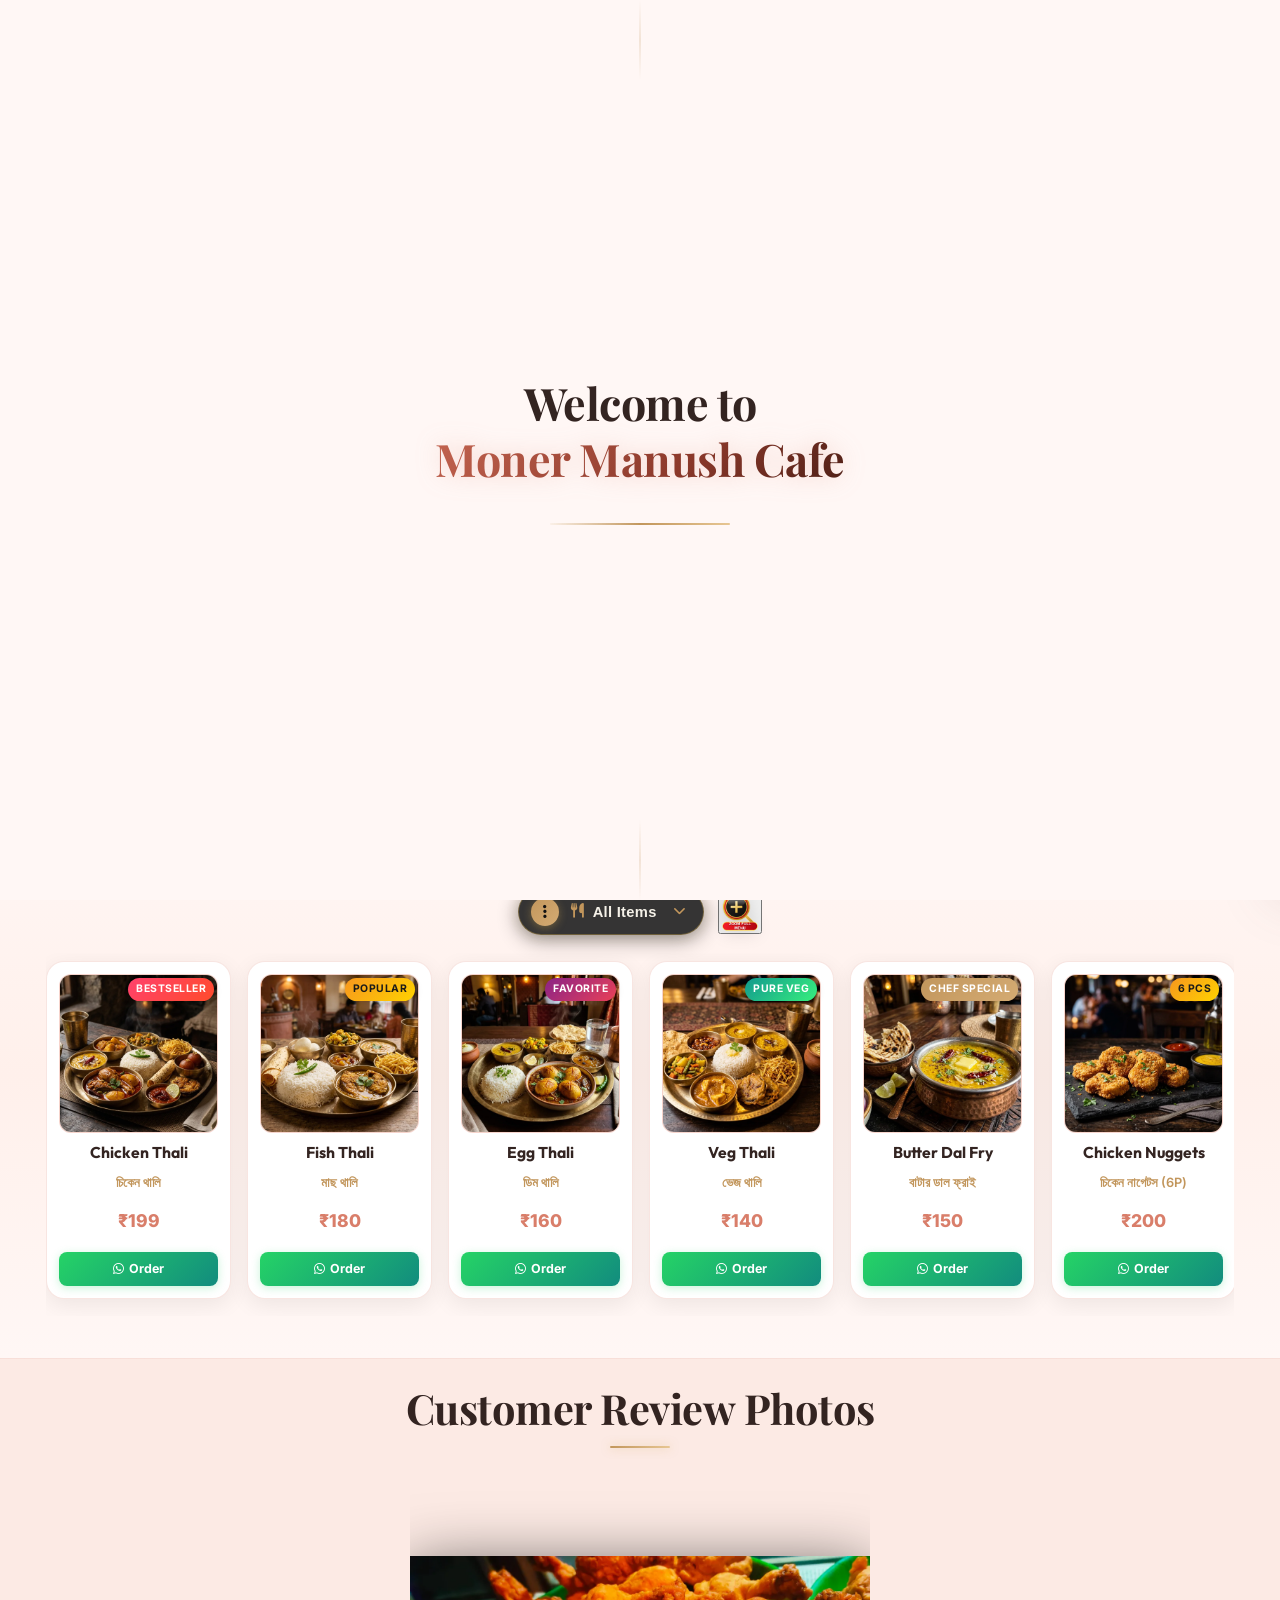
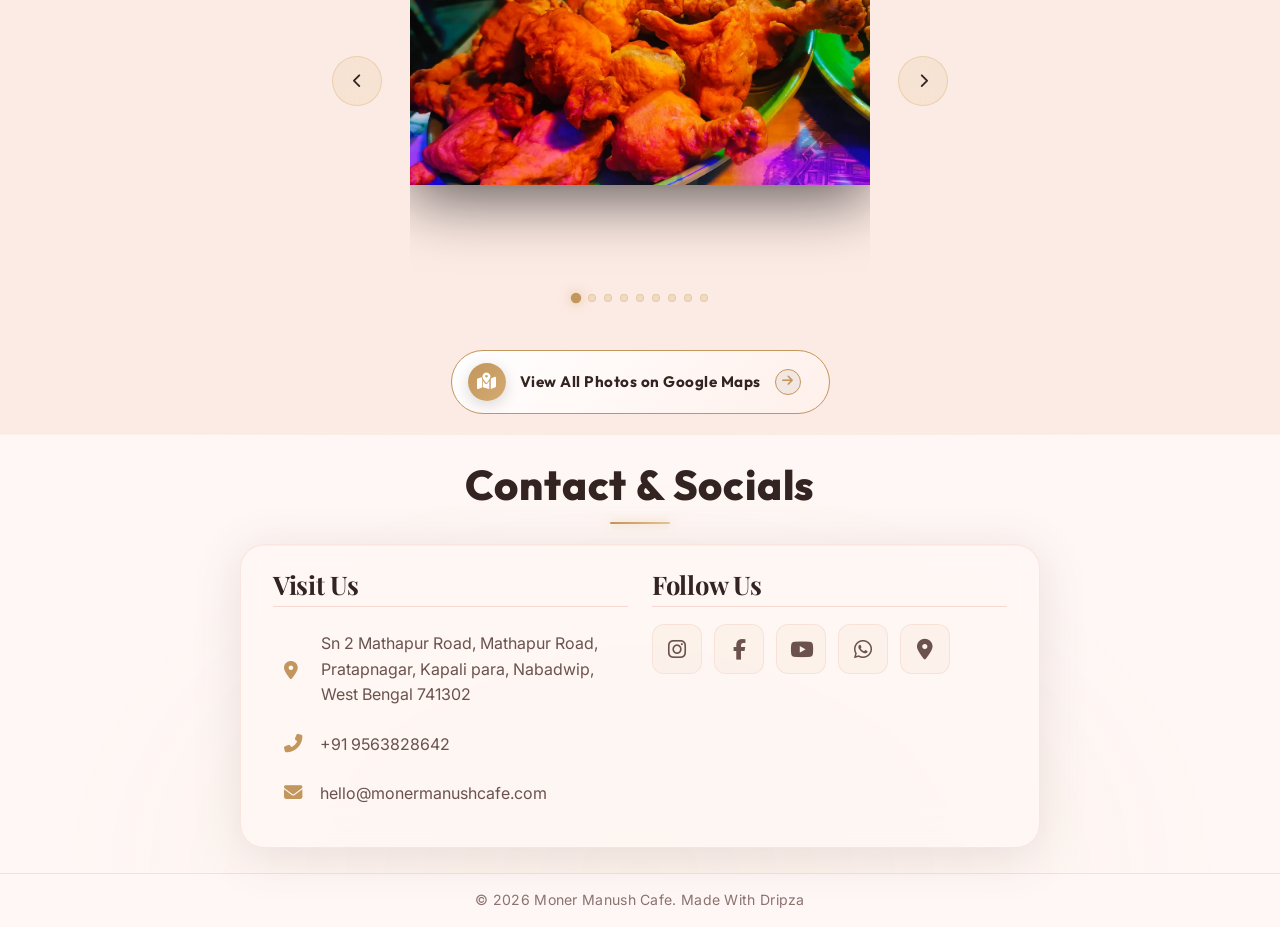
==== commit b61deb3a: "perf: smooth scroll - passive listeners, momentum drag, remove backdrop-filter, pause animation on s" ====
--- a/index.html
+++ b/index.html
@@ -1156,6 +1156,6 @@
         </div>
     </div>
 
-    <script src="script.js"></script>
+    <script src="script.js?v=1.4"></script>
 </body>
 </html>
--- a/styles.css
+++ b/styles.css
@@ -2706,8 +2706,6 @@
     font-size: 0.92rem;
     font-weight: 600;
     cursor: pointer;
-    backdrop-filter: blur(12px);
-    -webkit-backdrop-filter: blur(12px);
     box-shadow: 0 4px 20px rgba(0, 0, 0, 0.45), 0 0 15px rgba(201, 162, 75, 0.15);
     transition: all 0.3s cubic-bezier(0.25, 0.8, 0.25, 1);
     user-select: none;
@@ -2829,6 +2827,9 @@
     padding-right: 4px;
     scrollbar-width: thin;
     scrollbar-color: rgba(201, 162, 75, 0.6) rgba(255, 255, 255, 0.05);
+    will-change: scroll-position;
+    transform: translateZ(0);
+    -webkit-transform: translateZ(0);
 }
 
 .menu-filter-dropdown-list::-webkit-scrollbar {
@@ -2988,7 +2989,7 @@
     overflow-x: auto;
     overflow-y: hidden;
     scroll-behavior: smooth;
-    scroll-snap-type: x mandatory;
+    scroll-snap-type: x proximity;
     -webkit-overflow-scrolling: touch;
     padding: 8px 6px 18px;
     width: 100%;
@@ -3029,12 +3030,12 @@
     padding: 12px;
     text-align: center;
     box-shadow: 0 6px 22px rgba(0, 0, 0, 0.07) !important;
-    backdrop-filter: blur(12px);
-    -webkit-backdrop-filter: blur(12px);
     transition: transform 0.35s cubic-bezier(0.2, 0.8, 0.2, 1), border-color 0.35s ease, box-shadow 0.35s ease;
     animation: floatMenuItem 4.5s ease-in-out infinite alternate;
     user-select: none;
     position: relative;
+    will-change: transform;
+    contain: layout style;
 }
 
 .food-menu-card:nth-child(even) { animation-delay: 0.8s; }
@@ -3278,8 +3279,6 @@
     position: absolute;
     inset: 0;
     background: rgba(0, 0, 0, 0.72);
-    backdrop-filter: blur(12px);
-    -webkit-backdrop-filter: blur(12px);
 }
 
 .full-menu-modal-container {
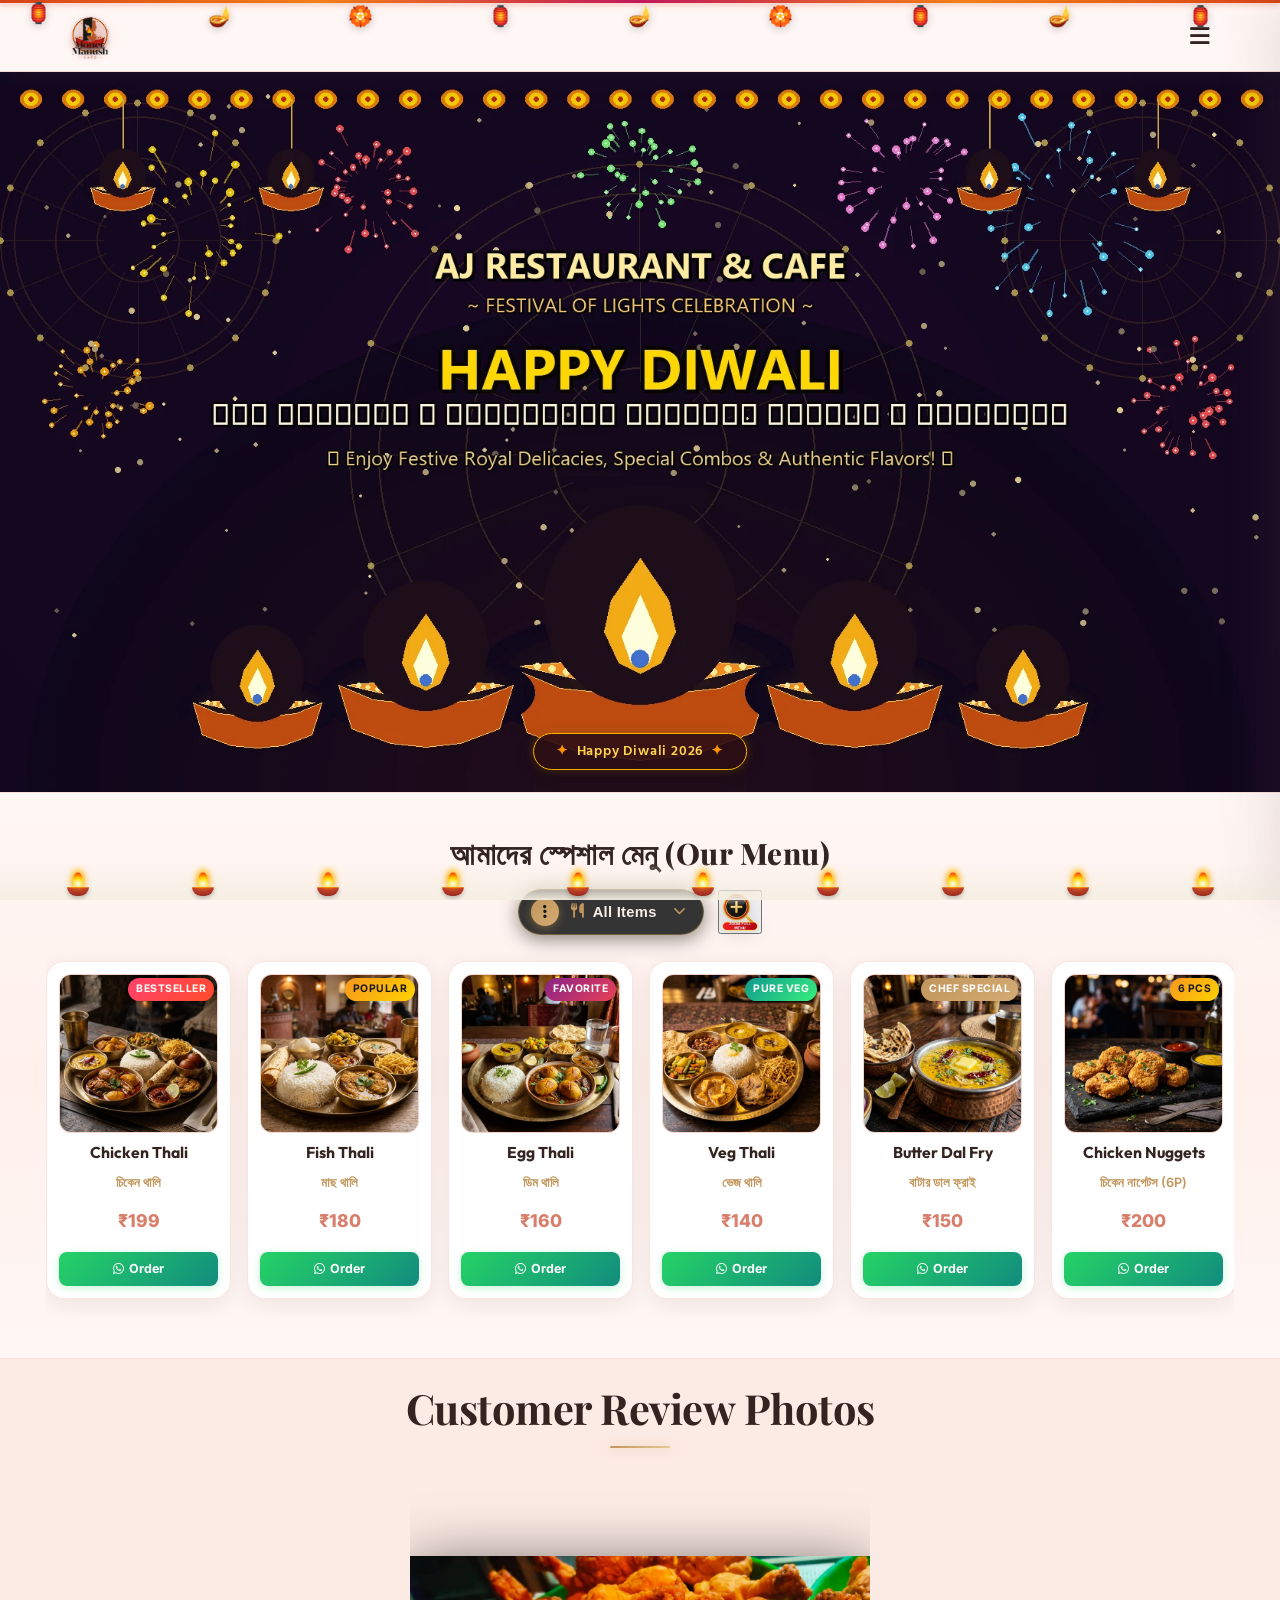
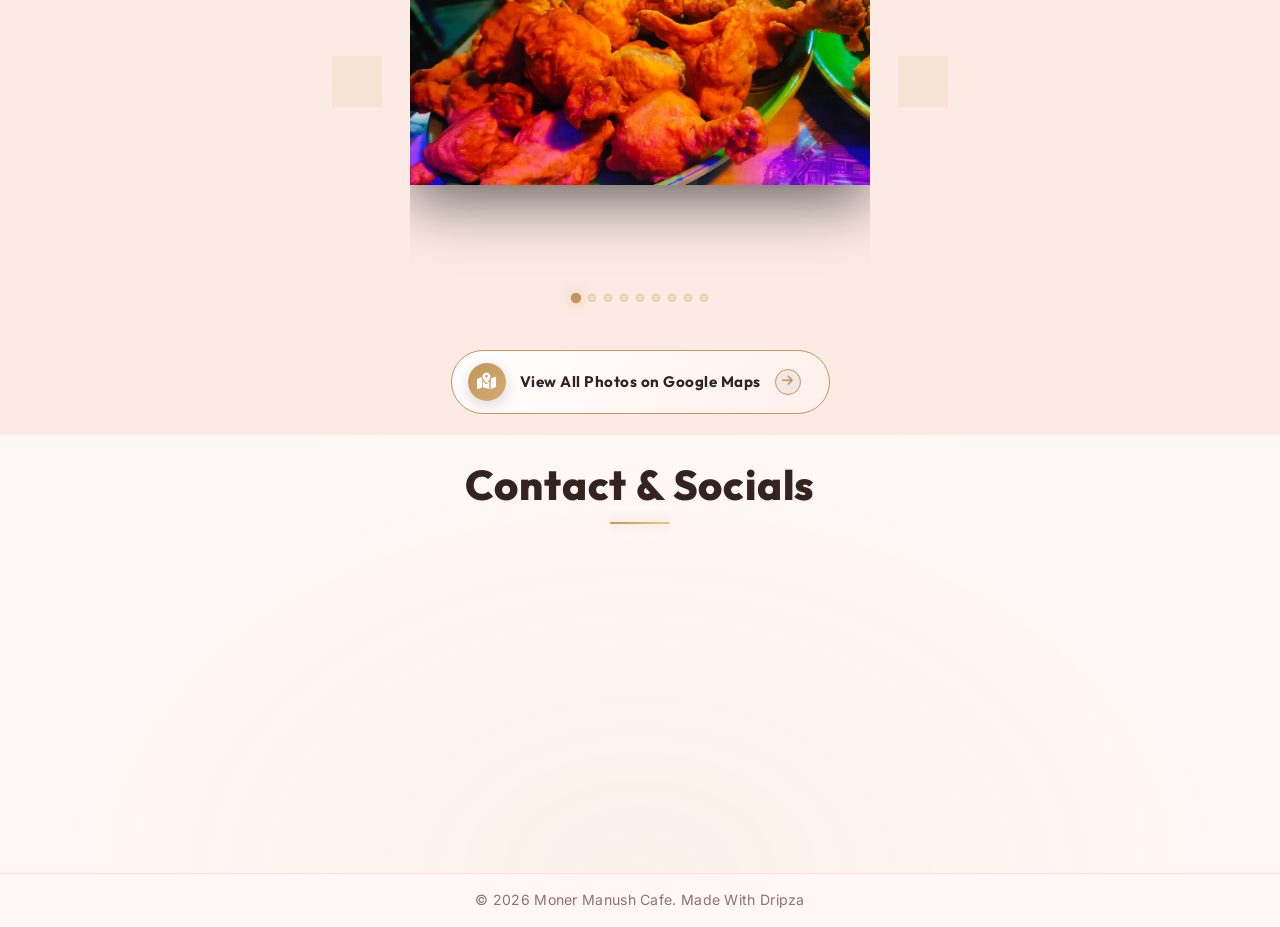
==== commit 0aa20b46: "update" ====
--- a/index.html
+++ b/index.html
@@ -6,14 +6,15 @@
     <meta name="description" content="Welcome to Moner Manush Cafe - Experience the finest coffee, tea, and culinary delights in Nabadwip, West Bengal. A premium modern dining experience.">
     <title>Moner Manush Cafe</title>
     <link rel="icon" type="image/webp" href="assets/moner_manush_cafe_logo.webp">
-    <link href="https://fonts.googleapis.com/css2?family=Playfair+Display:wght@400;600;700;800&family=Outfit:wght@300;400;600;800&family=Inter:wght@300;400;500;600&display=swap" rel="stylesheet">
+    <link href="https://fonts.googleapis.com/css2?family=Playfair+Display:wght@400;600;700;800&family=Outfit:wght@300;400;600;800&family=Inter:wght@300;400;500;600&family=Hind+Siliguri:wght@400;600;700&display=swap" rel="stylesheet">
     <link rel="stylesheet" href="https://cdnjs.cloudflare.com/ajax/libs/font-awesome/6.4.0/css/all.min.css">
     <link rel="stylesheet" href="styles.css?v=1.3">
 </head>
-<body class="no-scroll">
+<body class="no-scroll diwali-theme">
     <!-- Preloader Screen -->
     <div id="preloader">
         <div class="preloader-content">
+            <div class="preloader-diya-glow">🪔</div>
             <h1 class="preloader-title">Welcome to <br><span class="highlight">Moner Manush Cafe</span></h1>
             <div class="preloader-loader">
                 <div class="loader-bar"></div>
@@ -21,17 +22,32 @@
         </div>
     </div>
     <!-- Navbar -->
+        <!-- Hanging Decorative Diwali Toran & Lanterns -->
+    <div class="diwali-hanging-toran" aria-hidden="true">
+        <div class="toran-string"></div>
+        <div class="toran-items">
+            <span class="toran-lantern tl1">🏮</span>
+            <span class="toran-diya td1">🪔</span>
+            <span class="toran-flower tf1">🏵️</span>
+            <span class="toran-lantern tl2">🏮</span>
+            <span class="toran-diya td2">🪔</span>
+            <span class="toran-flower tf2">🏵️</span>
+            <span class="toran-lantern tl3">🏮</span>
+            <span class="toran-diya td3">🪔</span>
+            <span class="toran-lantern tl4">🏮</span>
+        </div>
+    </div>
     <nav class="navbar">
         <div class="logo-container">
             <img src="assets/moner_manush_cafe_logo.webp" alt="Moner Manush Cafe Logo" class="logo-brand-img">
             <div class="logo-text-wrapper">
-                <span class="animated-football-header" title="Ganesh Chaturthi Special">
-                    <img src="assets/ganesh_run_icon.webp" alt="Ganesh Run Icon" style="object-fit: contain; filter: drop-shadow(0 0 5px rgba(255, 215, 0, 0.6));">
+                <span class="animated-football-header" title="Diwali Celebration">
+                    <img src="assets/diwali_run_icon.webp" alt="Mahalaya Run Icon" style="object-fit: contain; filter: drop-shadow(0 2px 5px rgba(183, 28, 28, 0.4)) drop-shadow(0 1px 2px rgba(0, 0, 0, 0.25));">
                 </span>
                 <span class="logo-text">Moner Manush Cafe</span>
             </div>
         </div>
-        <span class="rath-yatra-header-text">শুভ বিশ্বকর্মা পূজা!</span>
+        <span class="rath-yatra-header-text diwali-header-text">✨ শুভ দীপাবলি ও কালীপূজা 🪔</span>
         <ul class="nav-links">
             <li><a href="#home">Home</a></li>
             <li><a href="#menu">Menu</a></li>
@@ -39,14 +55,6 @@
             <li><a href="#contact">Contact</a></li>
         </ul>
         <div class="navbar-actions">
-            <!-- Rakhi Purnima Button for Poster -->
-            <button class="fifa-btn" id="open-promo-modal-direct-btn" title="Show Ganesh Chaturthi Special Poster">
-                <div class="fifa-container">
-                    <div class="fifa-magic-ring"></div>
-                    <img src="assets/ganesh_icon.webp" alt="Ganesh Special" class="fifa-svg" style="object-fit: contain;">
-                </div>
-            </button>
-            
             <div class="hamburger">
                 <i class="fas fa-bars"></i>
             </div>
@@ -56,11 +64,16 @@
     <!-- Hero Section -->
     <section id="home" class="hero">
         <div class="hero-bg banner-box">
-            <img src="assets/aj_restaurant_banner_1.webp" alt="AJ Restaurant & Cafe Banner" class="active">
+            <img src="assets/diwali_greeting_banner.webp" alt="Happy Diwali Festival Banner" class="active">
             <img src="assets/hero_banner_1.webp" alt="Moner Manush Cafe Banner 1">
             <img src="assets/hero_banner_2.webp" alt="Moner Manush Cafe Banner 2">
             <img src="assets/hero_banner_3.webp" alt="Moner Manush Cafe Banner 3">
             <div class="overlay"></div>
+        </div>
+        <!-- Interactive Diwali Fireworks Canvas Overlay -->
+        <canvas id="diwali-fireworks-canvas"></canvas>
+        <div class="hero-diwali-badge">
+            <span class="sparkle-star">✦</span> Happy Diwali 2026 <span class="sparkle-star">✦</span>
         </div>
         <!-- Click/Hover Zones for Banner Control -->
         <div class="hero-nav-zone left-zone" title="Previous Image"></div>
@@ -1147,15 +1160,19 @@
 
 
 
-    <!-- Promo Poster Modal -->
-    <div class="promo-modal" id="promo-modal">
-        <div class="promo-modal-overlay"></div>
-        <div class="promo-modal-content">
-            <button class="promo-modal-close" id="close-promo-modal-btn" aria-label="Close Promo Modal"><i class="fas fa-times"></i></button>
-            <img src="assets/promo_poster.webp" alt="Rakhi Purnima Celebration" class="promo-poster-img">
-        </div>
+        <!-- Interactive Diwali Diya Bar along bottom -->
+    <div class="diwali-diya-bar" id="diwali-diya-bar" title="Interactive Diwali Diyas - Click to Light / Extinguish">
+        <div class="interactive-diya-item"><div class="diya-flame"></div><div class="diya-pot"></div></div>
+        <div class="interactive-diya-item"><div class="diya-flame"></div><div class="diya-pot"></div></div>
+        <div class="interactive-diya-item"><div class="diya-flame"></div><div class="diya-pot"></div></div>
+        <div class="interactive-diya-item"><div class="diya-flame"></div><div class="diya-pot"></div></div>
+        <div class="interactive-diya-item"><div class="diya-flame"></div><div class="diya-pot"></div></div>
+        <div class="interactive-diya-item"><div class="diya-flame"></div><div class="diya-pot"></div></div>
+        <div class="interactive-diya-item"><div class="diya-flame"></div><div class="diya-pot"></div></div>
+        <div class="interactive-diya-item"><div class="diya-flame"></div><div class="diya-pot"></div></div>
+        <div class="interactive-diya-item"><div class="diya-flame"></div><div class="diya-pot"></div></div>
+        <div class="interactive-diya-item"><div class="diya-flame"></div><div class="diya-pot"></div></div>
     </div>
-
     <script src="script.js?v=1.4"></script>
-</body>
+    </body>
 </html>
--- a/styles.css
+++ b/styles.css
@@ -101,6 +101,8 @@
 }
 
 .logo-brand-img {
+    position: relative;
+    z-index: 1002;
     height: 52px;
     width: auto;
     object-fit: contain;
@@ -137,6 +139,7 @@
 .animated-football-header img {
     width: 100%;
     height: 100%;
+    filter: drop-shadow(0 2px 5px rgba(183, 28, 28, 0.4)) drop-shadow(0 1px 2px rgba(0, 0, 0, 0.25)) !important;
 }
 
 .logo-text {
@@ -1121,6 +1124,7 @@
     font-weight: 800;
     letter-spacing: 0.5px;
     color: #8B1A1A;
+    text-shadow: 0 1px 2px rgba(0, 0, 0, 0.15);
     white-space: nowrap;
     opacity: 0;
     pointer-events: none;
@@ -2991,6 +2995,7 @@
     scroll-behavior: smooth;
     scroll-snap-type: x proximity;
     -webkit-overflow-scrolling: touch;
+    touch-action: pan-x pan-y;
     padding: 8px 6px 18px;
     width: 100%;
     cursor: grab;
@@ -4085,3 +4090,287 @@
         font-size: 0.7rem;
     }
 }
+
+/* Mobile touch vertical page scroll compatibility */
+.main-menu-scroll-wrapper,
+.main-menu-scroll-track,
+.main-menu-scroll-track .food-menu-card {
+    touch-action: pan-x pan-y !important;
+}
+
+/* ============================================================
+   DIWALI FESTIVAL THEME STYLES (LIGHT THEME - দীপাবলি ও কালীপূজা)
+   Optimized for All Devices: Desktop, iPhone & Low-End Android
+   ============================================================ */
+
+/* Preloader Diya Enhancement */
+.preloader-diya-glow {
+    font-size: 3rem;
+    margin-bottom: 8px;
+    animation: diyaPulseGlow 1.8s infinite ease-in-out;
+    filter: drop-shadow(0 0 10px #e65100);
+    will-change: transform;
+}
+
+.preloader-subtitle {
+    font-family: 'Hind Siliguri', 'Outfit', sans-serif;
+    color: #c62828;
+    font-size: 1.1rem;
+    font-weight: 700;
+    margin-top: 6px;
+    letter-spacing: 0.5px;
+    text-shadow: 0 0 6px rgba(198, 40, 40, 0.25);
+}
+
+@keyframes diyaPulseGlow {
+    0%, 100% { transform: scale(1) translateZ(0); filter: drop-shadow(0 0 8px #d84315); }
+    50% { transform: scale(1.12) translateZ(0); filter: drop-shadow(0 0 16px #ff8f00); }
+}
+
+/* Hanging Festive Toran & Lanterns */
+.diwali-hanging-toran {
+    position: fixed;
+    top: 0;
+    left: 0;
+    width: 100%;
+    height: 44px;
+    z-index: 1001;
+    pointer-events: none;
+    overflow: hidden;
+    transform: translateZ(0);
+}
+
+.toran-string {
+    position: absolute;
+    top: 0;
+    left: 0;
+    width: 100%;
+    height: 3px;
+    background: linear-gradient(90deg, #d84315, #f57f17, #c2185b, #f57f17, #d84315);
+    box-shadow: 0 2px 5px rgba(216, 67, 21, 0.35);
+}
+
+.toran-items {
+    display: flex;
+    justify-content: space-around;
+    align-items: flex-start;
+    padding: 0 10px;
+    width: 100%;
+}
+
+.toran-items span {
+    display: inline-block;
+    transform-origin: top center;
+    font-size: 1.25rem;
+    filter: drop-shadow(0 2px 4px rgba(0, 0, 0, 0.2));
+    will-change: transform;
+}
+
+.toran-lantern { animation: toranSway 3.2s infinite ease-in-out; }
+.toran-diya { animation: toranSway 2.8s infinite ease-in-out reverse; }
+.toran-flower { animation: toranSway 3.6s infinite ease-in-out; font-size: 1rem; }
+
+.tl1 { animation-delay: 0s; position: relative; left: -42px; top: -3px; }
+.td1 { animation-delay: 0.4s; }
+.tf1 { animation-delay: 0.8s; }
+.tl2 { animation-delay: 1.2s; }
+.td2 { animation-delay: 1.6s; }
+.tf2 { animation-delay: 0.3s; }
+.tl3 { animation-delay: 0.9s; }
+.td3 { animation-delay: 1.4s; }
+.tl4 { animation-delay: 0.2s; }
+
+@keyframes toranSway {
+    0%, 100% { transform: rotate(-8deg) translateZ(0); }
+    50% { transform: rotate(8deg) translateZ(0); }
+}
+
+/* Diwali Header Text (Light Theme - Rich Royal Crimson & Vermilion) */
+.diwali-header-text {
+    font-family: 'Hind Siliguri', 'Playfair Display', serif !important;
+    font-size: 1.25rem !important;
+    font-weight: 700 !important;
+    color: #b71c1c !important;
+    background: linear-gradient(90deg, #b71c1c 0%, #d84315 35%, #880e4f 70%, #e65100 100%) !important;
+    -webkit-background-clip: text !important;
+    -webkit-text-fill-color: transparent !important;
+    filter: drop-shadow(0 1px 3px rgba(183, 28, 28, 0.25));
+    letter-spacing: 0.5px;
+}
+
+/* Hero Section Diwali Additions */
+#diwali-fireworks-canvas {
+    position: absolute;
+    inset: 0;
+    width: 100%;
+    height: 100%;
+    z-index: 2;
+    pointer-events: auto;
+    cursor: crosshair;
+    contain: strict;
+}
+
+.hero-diwali-badge {
+    position: absolute;
+    bottom: 22px;
+    left: 50%;
+    transform: translateX(-50%) translateZ(0);
+    z-index: 3;
+    background: rgba(45, 14, 20, 0.9);
+    border: 1.5px solid #ffb300;
+    border-radius: 30px;
+    padding: 6px 18px;
+    font-family: 'Hind Siliguri', 'Outfit', sans-serif;
+    color: #ffd54f;
+    font-size: 0.88rem;
+    font-weight: 600;
+    letter-spacing: 0.8px;
+    white-space: nowrap;
+    box-shadow: 0 4px 15px rgba(0, 0, 0, 0.35), 0 0 10px rgba(255, 179, 0, 0.3);
+    pointer-events: none;
+    animation: badgeFloat 3.5s infinite ease-in-out;
+}
+
+.sparkle-star {
+    color: #ff9100;
+    margin: 0 4px;
+    display: inline-block;
+}
+
+@keyframes badgeFloat {
+    0%, 100% { transform: translateX(-50%) translateY(0) translateZ(0); }
+    50% { transform: translateX(-50%) translateY(-5px) translateZ(0); }
+}
+
+/* Interactive Diya Bar along bottom of the screen */
+.diwali-diya-bar {
+    position: fixed;
+    bottom: 0;
+    left: 0;
+    width: 100%;
+    height: 38px;
+    z-index: 9980;
+    display: flex;
+    justify-content: space-around;
+    align-items: flex-end;
+    padding: 0 15px 4px 15px;
+    pointer-events: none;
+    background: linear-gradient(to top, rgba(245, 238, 226, 0.95) 0%, rgba(245, 238, 226, 0) 100%);
+    contain: layout paint;
+}
+
+.interactive-diya-item {
+    pointer-events: auto;
+    cursor: pointer;
+    display: flex;
+    flex-direction: column;
+    align-items: center;
+    transition: transform 0.2s ease-out;
+    user-select: none;
+    will-change: transform;
+}
+
+.interactive-diya-item:hover {
+    transform: scale(1.25) translateY(-3px) translateZ(0);
+}
+
+.diya-flame {
+    width: 10px;
+    height: 15px;
+    background: radial-gradient(circle at 50% 80%, #fff 0%, #ffd700 45%, #ff4500 85%, transparent 100%);
+    border-radius: 50% 50% 25% 25% / 70% 70% 30% 30%;
+    box-shadow: 0 0 8px #ff9100, 0 -2px 6px #ffd700;
+    animation: diyaFlameFlicker 0.2s infinite alternate ease-in-out;
+    transform-origin: bottom center;
+    transition: opacity 0.3s ease, transform 0.3s ease;
+    will-change: transform, opacity;
+}
+
+.diya-pot {
+    width: 22px;
+    height: 9px;
+    background: linear-gradient(180deg, #c0392b 0%, #962d22 100%);
+    border-radius: 0 0 14px 14px;
+    border-top: 1.5px solid #e67e22;
+    box-shadow: 0 2px 4px rgba(0, 0, 0, 0.25);
+}
+
+.interactive-diya-item.unlit .diya-flame {
+    opacity: 0;
+    transform: scale(0.2);
+}
+
+@keyframes diyaFlameFlicker {
+    0% { transform: scale(1) rotate(-1deg) translateZ(0); }
+    100% { transform: scale(1.06, 0.95) rotate(1.5deg) translateZ(0); }
+}
+
+@media (max-width: 768px) {
+    .diwali-diya-bar {
+        height: 30px;
+        padding-bottom: 2px;
+    }
+    .interactive-diya-item:nth-child(n+7) {
+        display: none !important;
+    }
+    .diya-flame {
+        width: 8px;
+        height: 12px;
+    }
+    .diya-pot {
+        width: 17px;
+        height: 7px;
+    }
+}
+/* Sparkler Cursor Trail Particle (Desktop only) */
+.diwali-sparkler-dot {
+    position: fixed;
+    pointer-events: none;
+    border-radius: 50%;
+    z-index: 10005;
+    animation: sparklerFade 0.55s forwards linear;
+    will-change: transform, opacity;
+}
+
+@keyframes sparklerFade {
+    0% { transform: translate(0, 0) scale(1) translateZ(0); opacity: 1; }
+    100% { transform: translate(var(--tx, 0), var(--ty, 0)) scale(0) translateZ(0); opacity: 0; }
+}
+
+/* Mobile Optimizations */
+@media (max-width: 768px) {
+    .diwali-header-text {
+        font-size: 0.92rem !important;
+    }
+    .diwali-hanging-toran {
+        height: 36px;
+    }
+    .tl1 {
+        left: -14px;
+        top: -2px;
+    }
+    .toran-items span {
+        font-size: 1rem;
+    }
+    .hero-diwali-badge {
+        font-size: 0.72rem;
+        padding: 4px 12px;
+        bottom: 10px;
+    }
+    .diwali-diya-bar {
+        height: 30px;
+        padding-bottom: 2px;
+    }
+    .diya-flame {
+        width: 8px;
+        height: 12px;
+    }
+    .diya-pot {
+        width: 17px;
+        height: 7px;
+    }
+    .preloader-diya-glow,
+    .diwali-header-text {
+        filter: none !important;
+    }
+}
